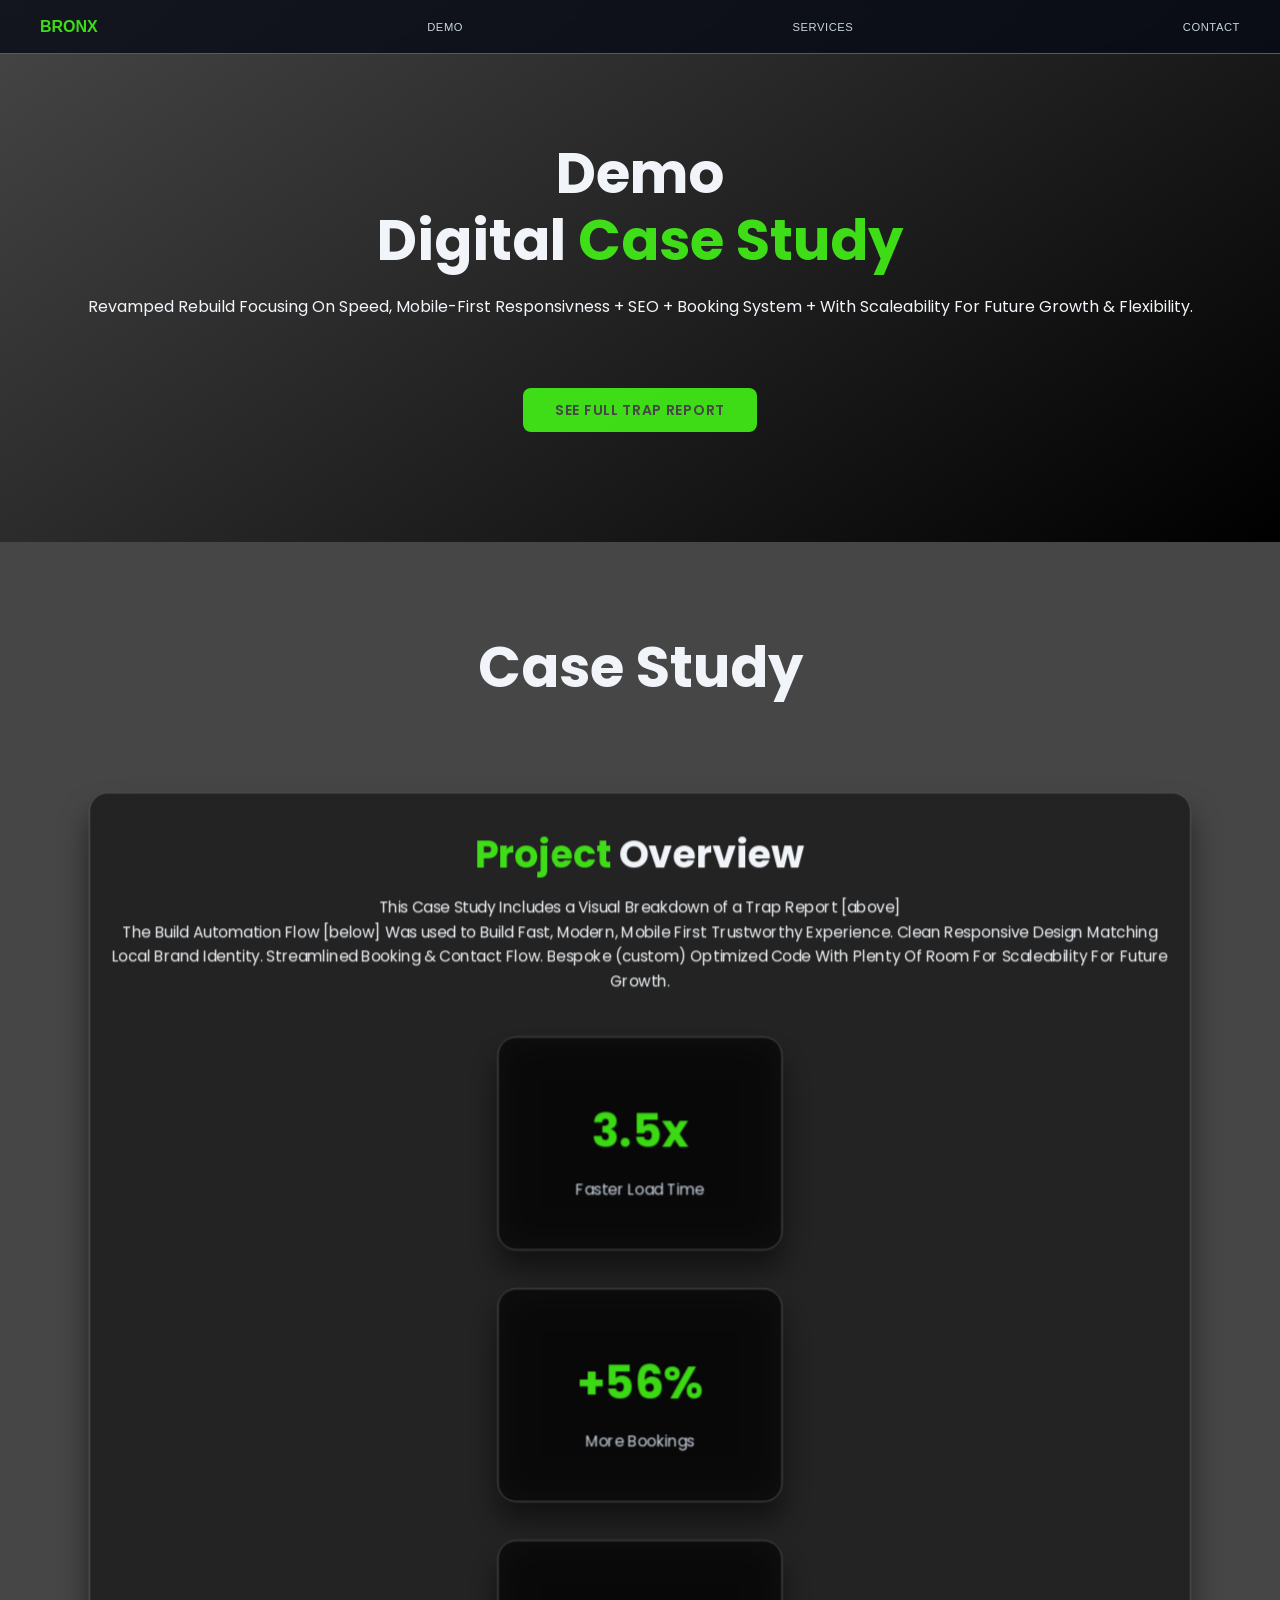
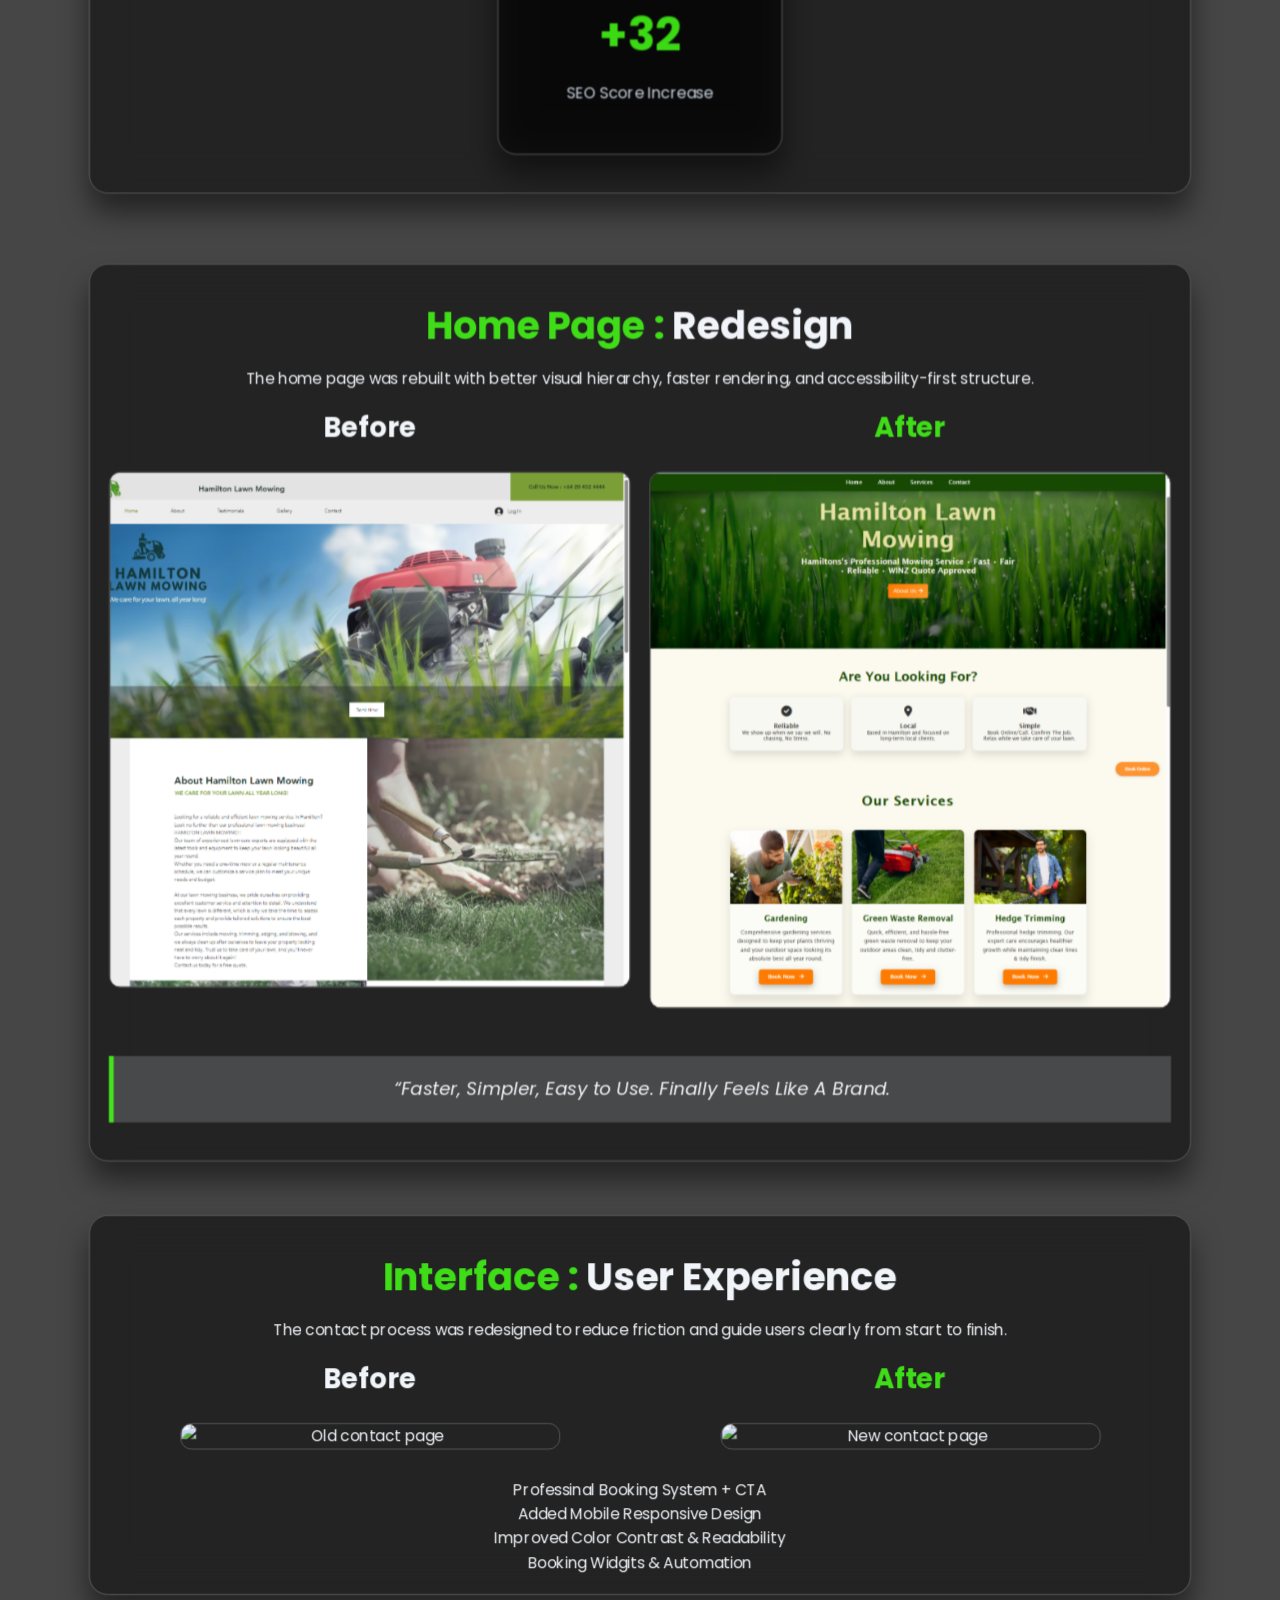
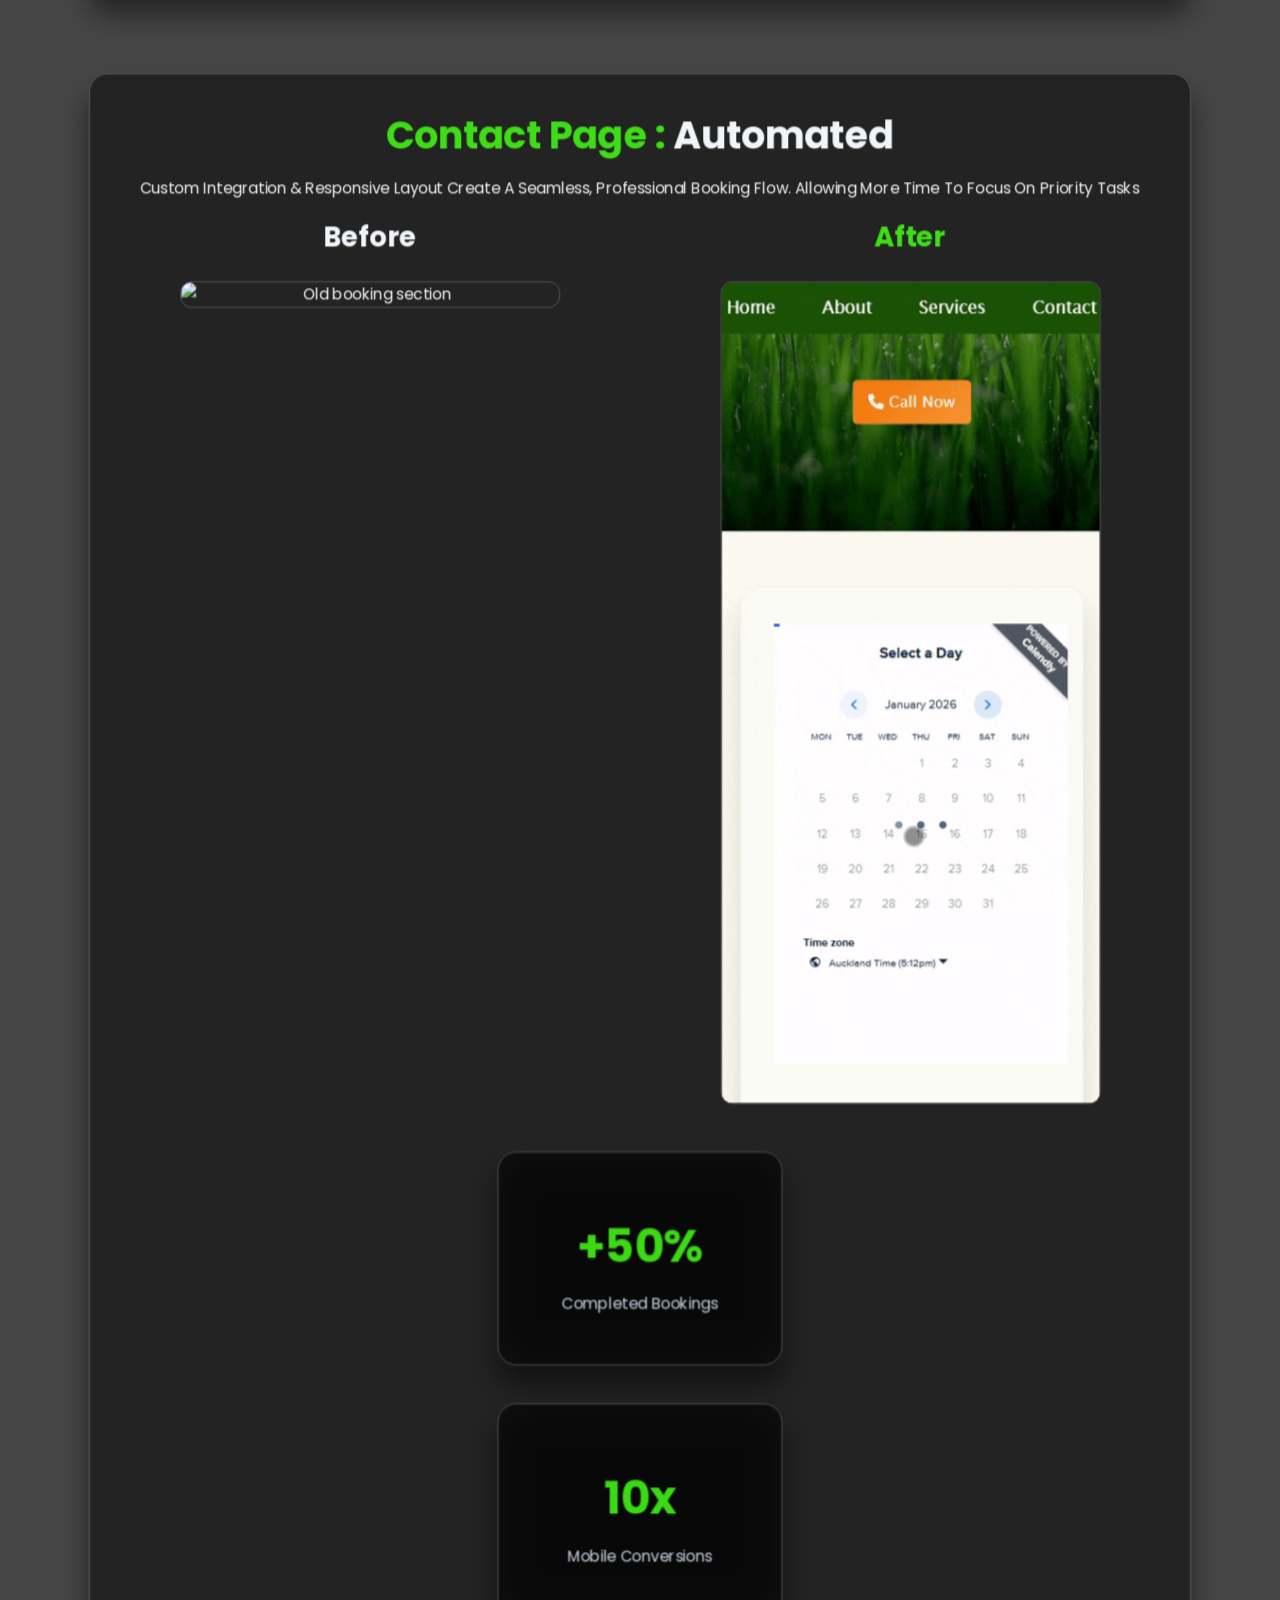
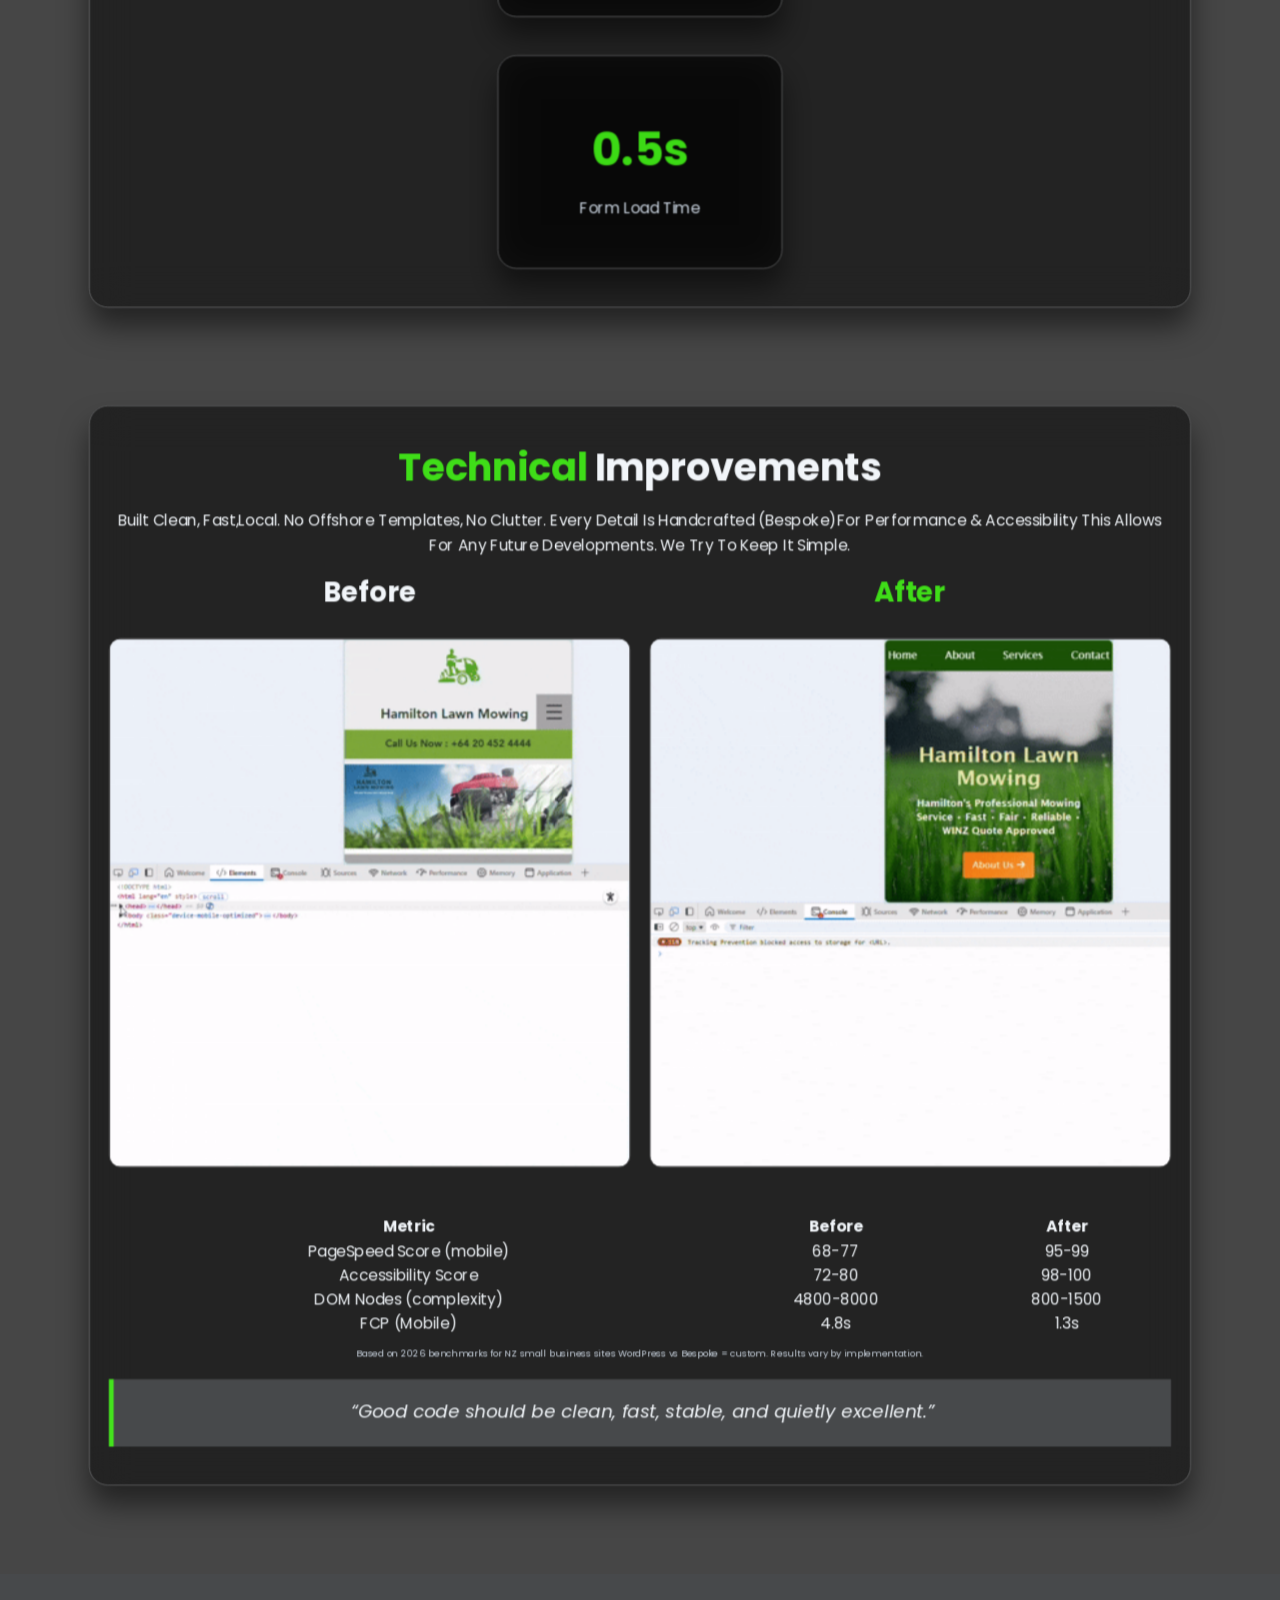
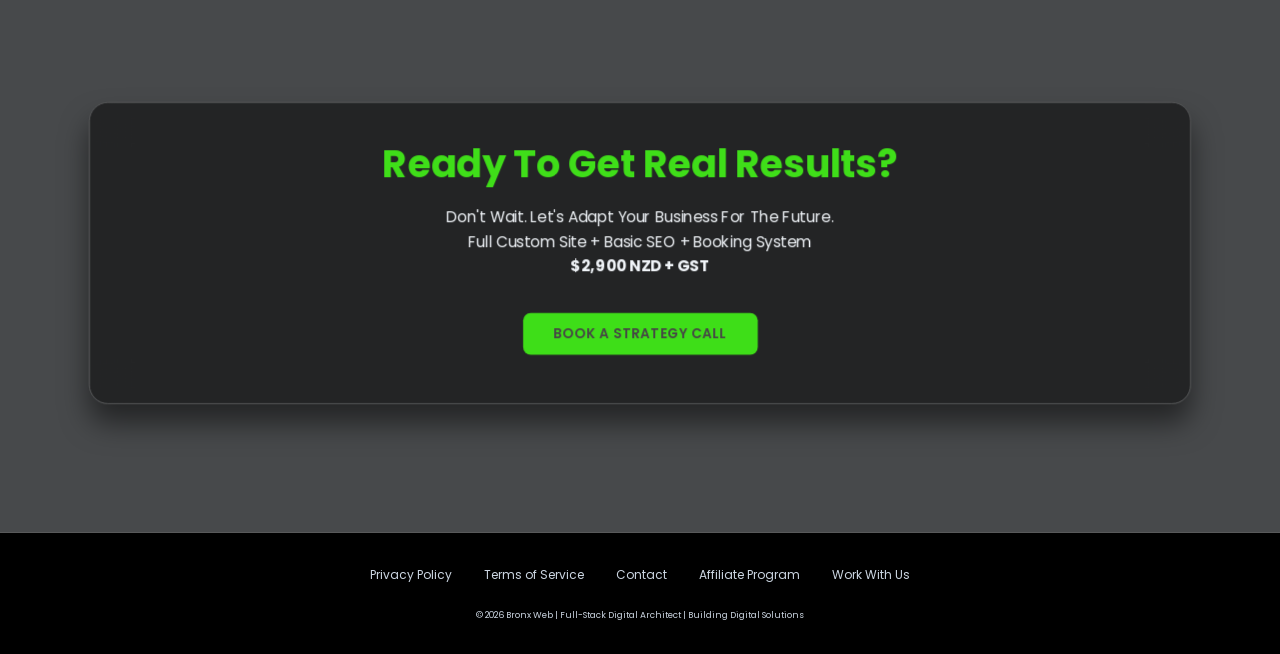
==== case-study.html @ 6bdbc4a8 "update website with tags google" ====
<!DOCTYPE html>
<html lang="en">

<head>
    <meta charset="UTF-8" />
    <meta name="viewport" content="width=device-width, initial-scale=1.0" />
    <title>Bronx. | Real Digital Case Study Demo</title>
    <meta name="description" content="Real Digital Solutions For NZ Tradies. More Jobs, More Reviews & Revenue. Local, Fast & Fair.">
    <meta property="og:title" content="Bronx | Building The Digital Edge for NZ Tradies">
    <meta property="og:description" content="More Jobs, More Reviews, More Revenue. Local, Fast & Fair.">
    <meta property="og:type" content="website">
    <meta property="og:url" content="https://bronxweb.nz">
    <meta property="og:image" content="https://bronxweb.nz/images/og-image.jpg"> <!-- add a nice 1200x630 image -->
    <link rel="stylesheet" href="styles.css">
    <link href="https://fonts.googleapis.com/css2?family=Poppins:wght@500;700&display=swap" rel="stylesheet">

    <script type="application/ld+json">
    {
      "@context": "https://schema.org",
      "@type": "Article",
      "headline": "Digital Solutions Case Study",
      "description": "Improved website speed, bookings, and SEO/AEO results with a modern responsive rebuild.",
      "author": {
        "@type": "Organization",
        "name": "Bronx Web NZ"
      },
      "publisher": {
        "@type": "Organization",
        "name": "Bronx Web NZ"
      },
      "mainEntityOfPage": "https://www.bronxweb.nz/case-study",
      "hasPart": {
        "@type": "CreativeWork",
        "name": "Project Infographic",
        "url": "https://www.bronxweb.nz/info-graph"
      }
    }
    </script>

</head>

<body>
    <!-- Navigation -->
    <nav class="navbar">
        <div class="nav-container">
            <button class="nav-logo" onclick="window.location.href='index.html'">BRONX</button>
            <button class="nav-link" onclick="window.location.href='case-study.html'">Demo</button>
            <button class="nav-link" onclick="window.location.href='services.html'">Services</button>
            <button class="nav-link" onclick="window.location.href='contact.html'">Contact</button>
        </div>
        </div>
    </nav>

    <!-- Header -->
    <header class="header">
        <div class="container">
            <h1 class="fade-in-up stagger-2">Demo <br> Digital <span style="color: var(--accent)">Case Study</span></h1>
            <p class="fade-in-up stagger-3">Revamped Rebuild Focusing On Speed, Mobile-First Responsivness + SEO + Booking System + With Scaleability For Future Growth & Flexibility.</p>
            <br class="fade-in-up stagger-1">
            <br class="fade-in-up stagger-1">
            <br class="fade-in-up stagger-1">
            <a href="info-graph.html" class="cta-header fade-in-up stagger-2">SEE FULL TRAP REPORT</a>
        </div>
            
    </header>
    <section class="case-studies">
        <div class="container" style="text-align: center;"><br><br>
            <h1 class="fade-in-up stagger-2">Case Study <br></h1><br>

            <!-- PAGE 1: OVERVIEW -->
            <div class="case-study">
                <h2 class="mobile-first"><span style="color: var(--accent)">Project </span>Overview</h2>
                <p class="mobile-first" style="text-align: center;">This Case Study Includes a Visual Breakdown of a Trap Report [above] <br>The Build Automation Flow [below] Was used to Build Fast, Modern, Mobile First Trustworthy Experience. Clean Responsive Design Matching Local Brand Identity. Streamlined Booking & Contact Flow. Bespoke (custom) Optimized Code With Plenty Of Room For Scaleability For Future Growth.</p>
                <br>
                
                <div class="stats grid-stats">
                    <div class="stat-card">
                        <h3>3.5x</h3>
                        <p>Faster Load Time</p>
                    </div>
                    <div class="stat-card">
                        <h3>+56%</h3>
                        <p>More Bookings</p>
                    </div>
                    <div class="stat-card">
                        <h3>+32</h3>
                        <p>SEO Score Increase</p>
                    </div>
                </div>
            </div>

            <!-- PAGE 2: HOME PAGE -->
            <div class="case-study">
                <h2 class="mobile-first"><span style="color: var(--accent)">Home Page :  </span>Redesign</h2>
                <p>The home page was rebuilt with better visual hierarchy, faster rendering, and accessibility-first structure.</p>

                <div class="before-after" style="display:grid;grid-template-columns:1fr 1fr;gap:20px;">
                    <div>
                        <h3>Before</h3>
                        <img src="case-study-1.png" alt="Old home page screenshot" class="chart">
                    </div>
                    <div>
                        <h3><span style="color: var(--accent)">After</span></h3>
                        <img src="case-study-2.png" alt="New home page screenshot" class="chart">
                    </div>
                </div>

                <blockquote class="testimonial">“Faster, Simpler, Easy to Use. Finally Feels Like A Brand.</blockquote>
            </div>

            <!-- PAGE 3: CONTACT PAGE -->
            <div class="case-study">
                <h2 class="mobile-first"><span style="color: var(--accent)">Interface :  </span>User Experience</h2>
                <p>The contact process was redesigned to reduce friction and guide users clearly from start to finish.</p>

                <div class="before-after" style="display:grid;grid-template-columns:1fr 1fr;gap:20px;">
                    <div>
                        <h3>Before</h3>
                        <img src="demo-video-before-1.gif" alt="Old contact page" class="chart" style="width: 400px; max-width: 100%;">
                  
                    </div>
                    <div>
                        <h3><span style="color: var(--accent)">After</span></h3>
                        <img src="demo-video-after-2.gif" alt="New contact page" class="chart" style="width: 400px; max-width: 100%;">
                    </div>
                </div>

                <ul style="list-style-type: none; padding: 0; margin: 0;">
                    <li>Professinal Booking System + CTA</li>
                    <li>Added Mobile Responsive Design</li>
                    <li>Improved Color Contrast & Readability</li>
                    <li>Booking Widgits & Automation</li>
                </ul>
            </div>

            <!-- PAGE 4: BOOKING PAGE -->
            <div class="case-study">
                <h2 class="mobile-first"><span style="color: var(--accent)">Contact Page :  </span>Automated</h2>
                <p>Custom Integration & Responsive Layout Create A Seamless, Professional Booking Flow. Allowing More Time To Focus On Priority Tasks</p>

                <div class="before-after" style="display:grid;grid-template-columns:1fr 1fr;gap:20px;">
                    <div>
                        <h3>Before</h3>
                        <img src="demo-video-before-1.gif" alt="Old booking section" class="chart"style="width: 400px; max-width: 100%;">
                    </div>
                    <div>
                        <h3><span style="color: var(--accent)">After</span></h3>
                        <img src="demo-video-after-booking.gif" alt="New booking section" class="chart"style="width: 400px; max-width: 100%;">
                    </div>
                </div>


                <div class="stats grid-stats">
                    <div class="stat-card">
                        <h3>+50%</h3>
                        <p>Completed Bookings</p>
                    </div>
                    <div class="stat-card">
                        <h3>10x</h3>
                        <p>Mobile Conversions</p>
                    </div>
                    <div class="stat-card">
                        <h3>0.5s</h3>
                        <p>Form Load Time</p>
                    </div>
                </div>
            </div>

            <!-- PAGE 5: TECHNICAL -->
            <div class="case-study">
                <h2 class="mobile-first"><span style="color: var(--accent)">Technical </span>Improvements</h2>
                <p>Built Clean, Fast,Local. No Offshore Templates, No Clutter. Every Detail Is Handcrafted (Bespoke)For Performance & Accessibility This Allows For Any Future Developments. We Try To Keep It Simple.</p>

                <div class="before-after" style="display:grid;grid-template-columns:1fr 1fr;gap:20px;">
                    <div>
                        <h3>Before</h3>
                        <img src="demo-video-before-3.gif" alt="Old code structure" class="chart">
                    </div>
                    <div>
                        <h3><span style="color: var(--accent)">After</span></h3>
                        <img src="demo-video-after-3.gif" alt="Clean modular code" class="chart">
                    </div>
                </div>

                <table style="width:100%;margin-top:20px;border-collapse:collapse;text-align:center;">
                    <thead>
                        <tr>
                            <th>Metric</th>
                            <th>Before</th>
                            <th>After</th>
                        </tr>
                    </thead>
                    <tbody>
                        <tr>
                            <td>PageSpeed Score (mobile)</td>
                            <td>68-77</td>
                            <td>95-99</td>
                        </tr>
                        <tr>
                            <td>Accessibility Score</td>
                            <td>72-80</td>
                            <td>98-100</td>
                        </tr>
                        <tr>
                            <td>DOM Nodes (complexity)</td>
                            <td>4800-8000</td>
                            <td>800-1500</td>
                        </tr>
                        <tr>
                            <td>FCP (Mobile)</td>
                            <td>4.8s</td>
                            <td>1.3s</td>
                        </tr>
                    </tbody>
                </table>
                <p style="font-size:0.6rem; color:#cbd5e1; text-align:center; margin-top:10px;">
                    Based on 2026 benchmarks for NZ small business sites WordPress vs Bespoke = custom. Results vary by implementation.
                </p>

                <blockquote class="testimonial">
                    “Good code should be clean, fast, stable, and quietly excellent.”
                </blockquote>
            </div>

        </div>
    </section>

    <!-- CTA Footer -->
    <section class="cta-footer">
        <div class="container">
            <div class="case-study">
                <h2 style="color: var(--accent)">Ready To Get Real Results?</h2>
                Don't Wait. Let's Adapt Your Business For The Future.<br>
                <p>Full Custom Site + Basic SEO + Booking System<br><strong>$2,900 NZD + GST</strong></p>
                <br>
                <div class="container">
                    <a href="contact.html" class="cta-big">BOOK A STRATEGY CALL</a>
                </div>
                <div style="padding-bottom: 20px;"></div>
            </div>
        </div>
    </section>

    <!-- Facebook Like + Share container – customize data-href to YOUR Facebook PAGE URL
    <div class="social-buttons">
        <!-Like Button -->
        <!-- <div class="fb-like" data-href="https://www.facebook.com/profile.php?id=61586053282024"
            data-width=""
            data-layout="button_count"
            data-action="like"
            data-size="large"
            data-share="true">
        </div>
    </div> -->

    <!-- Google Review Button -->
    <!-- <div class="google-review-btn-wrapper">
        <a href="https://g.page/r/Cef4KldmN4-gEAI/review"
            target="_blank"
            rel="noopener noreferrer"
            class="google-review-btn">
            <span class="stars">★★★★★</span> Leave a Google Review
        </a>
    </div>  -->

    <!-- FOOTER -->
    <footer class="footer">
        <div class="section-container">
            <div class="footer-links">
                <a href="privacy-policy.html">Privacy Policy</a>
                <a href="terms-of-service.html">Terms of Service</a>
                <a href="contact.html">Contact</a>
                <a href="#">Affiliate Program</a>
                <a href="#">Work With Us</a>
            </div>
            <p class="footer-text">© 2026 Bronx Web | Full-Stack Digital Architect | Building Digital Solutions</p>
        </div>
    </footer>

    <!-- Google tag (gtag.js) -->
    <script async src="https://www.googletagmanager.com/gtag/js?id=G-KDW4HYDSGL"></script>
    <script>
        window.dataLayer = window.dataLayer || [];
        function gtag() { dataLayer.push(arguments); }
        gtag('js', new Date());

        gtag('config', 'G-KDW4HYDSGL');
    </script>
    
    
    </body>
    
    </html>
---- styles.css ----
/* ==================== VARIABLES & RESET ==================== */
:root {
    --bg-dark: #464646;
    --bg-lighter: #000000;
    --surface: #2d2e30;
    --surface-alt: #47494b;
    --text: #f1f5f9;
    --text-secondary: #cbd5e1;
    --accent: #44fc17dc;
    --accent-dark: #727a70;
    --border: #58595a;
}

* {
    margin: 0;
    padding: 0;
    box-sizing: border-box;
}

body {
    background-color: var(--bg-dark);
    color: var(--text);
    font-family: 'Poppins', sans-serif;
    line-height: 1.6;
    margin: 0;
}

.container {
    max-width: 1200px;
    margin: 0 auto;
    padding: 20px;
}

/* ==================== TYPOGRAPHY ==================== */
h1, h2, h3 {
    margin: 20px 0;
    text-align: center;
    font-weight: 700;
    line-height: 1.2;
}

h1 { font-size: 3.5rem; }
h2 { font-size: 2.5rem; }
h3 { font-size: 1.8rem; }

/* ==================== NAVIGATION ==================== */
.navbar {
    position: fixed;
    top: 0;
    width: 100%;
    backdrop-filter: blur(6px);
    background-color: rgba(7, 11, 20, 0.8);
    border-bottom: 1px solid var(--border);
    z-index: 1000;
    padding: 0 2rem;
}

.nav-container {
    max-width: 1200px;
    margin: 0 auto;
    display: flex;
    justify-content: space-between;
    align-items: center;
    height: 53px;
}

.nav-logo {
    font-size: 1.0rem;
    font-weight: 700;
    color: var(--accent);
    background: none;
    border: none;
    cursor: pointer;
    transition: opacity 0.3s ease;
}

.nav-logo:hover {
    opacity: 0.8;
}

.nav-menu {
    display: flex;
    gap: 2rem;
}

.nav-link {
    background: none;
    border: none;
    color: var(--text-secondary);
    font-size: 0.70rem;
    font-weight: 500;
    text-transform: uppercase;
    letter-spacing: 0.05em;
    cursor: pointer;
    transition: color 0.3s ease;
}

.nav-link:hover {
    color: var(--accent);
}

/* ==================== HEADER & CTA ==================== */
.header {
    background: var(--bg-lighter);
    background: linear-gradient(145deg, var(--bg-dark) 0%, var(--bg-lighter) 100%);
    color: var(--text);
    padding: 100px 0;
    text-align: center;
}

.cta-header,
.cta-big {
    background-color: var(--accent);
    color: var(--bg-dark);
    padding: 0.75rem 2rem;
    border: none;
    border-radius: 0.5rem;
    font-weight: 600;
    letter-spacing: 0.05em;
    font-size: 0.875rem;
    cursor: pointer;
    transition: all 0.3s ease;
    position: relative;
    overflow: hidden;
    text-decoration: none;
}

.cta-header:hover,
.cta-big:hover {
    background: var(--accent-dark);
    transform: translateY(-2px);
    box-shadow: 0 10px 25px rgba(23, 237, 252, 0.3);
}

/* ==================================== STAT CARDS  ==================================== */
.stats {
    display: flex;
    flex-direction: column;
    align-items: center;
    text-align: center;
}

.stats .grid-stats {
    display: grid;
    gap: 30px;
    grid-template-columns: repeat(3, 1fr);
    margin: 60px 0px;
    text-align: center;
    place-items: center;
}

.stat-card {
    background: rgba(0, 0, 0, 0.226);
    backdrop-filter: blur(20px);
    background-color: rgba(0,0,0,0.5);
    border: 1px solid var(--border);
    border-radius: 20px;
    box-shadow: 0 20px 30px rgba(0, 0, 0, 0.5);
    width: 100%;
    max-width: 300px;
    padding: 50px;
    transition: all 0.3s ease;
    position: relative;
    margin: 20px;
}

.stat-card.service-card {
    display: flex;
    flex-direction: column;
    align-items: center;
    margin: 20px auto;
    max-width: 600px;
    text-align: center;
}


.stat-card::after {
    content: '';
    position: absolute;
    bottom: 0;
    left: 0;
    width: 100%;
    height: 3px;
    background: var(--accent);
    transform: scaleX(0);
    transform-origin: left;
    transition: transform 0.2s ease;
    border-radius: 0 0 0.75rem 0.75rem;
}

.stat-card:hover {
    transform: translateY(-10px);
    box-shadow: 0 30px 60px rgba(0, 0, 0, 0.5);
}

.stat-card:hover::after {
    transform: scaleX(1);
}

.stat-card h3 {
    color: var(--accent);
    font-size: 3rem;
}

.stat-card p {
    color: var(--text-secondary);
}

/* ==================== CASE STUDIES ==================== */
.case-studies {
    /* background: var(--bg-lighter); Testing to see what it looks likeon index page */
    padding: 0 0 20px 0;
}

.case-study {
    background: rgba(0, 0, 0, 0.226);
    backdrop-filter: blur(20px);
    background-color: rgba(0, 0, 0, 0.5);
    box-shadow: 0 20px 30px rgba(0, 0, 0, 0.5);
    border: 1px solid var(--border);
    border-radius: 20px;
    margin: 20px 0;
    padding: 20px;
    transform: scale(0.95);
    transition: transform 0.3s ease;
}

.case-study:hover {
    transform: scale(1);
}

/* ==================== TESTIMONIAL & CHART ==================== */
.testimonial {
    background: var(--surface-alt);
    border-left: 5px solid var(--accent);
    font-size: 1.2rem;
    font-style: italic;
    margin: 20px 0;
    padding: 20px 10px;
    color: var(--text);
}

.chart {
    border-radius: 12px;
    display: block;
    margin: 30px auto;
    max-width: 600px;
    width: 100%;
    border: 1px solid var(--border);
}


/* ==================== CONTACT FORM ==================== */
.contact-card {
    background-color: var(--surface);
    border: 1px solid var(--border);
    border-radius: 0.75rem;
    padding: 1rem;
    margin-bottom: 1rem;
    box-shadow: 0 20px 30px rgba(13, 217, 255, 0.05);
    transition: all 0.3s ease;
    max-width: 500px;
    width: 100%;
}

@media (max-width: 768px) {
    .contact-card {
        width: 90%;
        max-width: 368px;
        margin: 1rem auto;
    }
}

.contact-card:hover {
    border-color: var(--accent);
    box-shadow: 0 0 30px rgba(13, 217, 255, 0.15);
}

.contact-form {
    display: grid;
    grid-template-columns: 1fr;
    gap: 1.5rem;
}

.form-group {
    display: flex;
    flex-direction: column;
}

.form-group label {
    font-size: 0.875rem;
    font-weight: 600;
    text-transform: uppercase;
    letter-spacing: 0.05em;
    margin-bottom: 0.5rem;
    color: var(--text);
}

.form-group input,
.form-group textarea,
.form-group select {
    background-color: var(--surface-alt);
    border: 1px solid var(--border);
    color: var(--text);
    padding: 0.75rem 1rem;
    border-radius: 0.5rem;
    font-family: inherit;
    font-size: 0.85rem;
    transition: all 0.3s ease;
}

.form-group input::placeholder,
.form-group textarea::placeholder {
    color: var(--text-secondary);
}

.form-group input:focus,
.form-group textarea:focus,
.form-group select:focus {
    outline: none;
    border-color: var(--accent);
    background-color: var(--bg-lighter);
    box-shadow: 0 0 20px rgba(13, 217, 255, 0.1);
}

.form-group select {
    cursor: pointer;
}

.form-note {
    text-align: center;
    font-size: 0.45rem;
    color: var(--text-secondary);
    margin: 0;
}

.contact-info {
    display: grid;
    grid-template-columns: repeat(auto-fit, minmax(150px, 1fr));
    gap: 2rem;
    text-align: center;
}

.info-item {
    padding: 1.5rem;
}

.info-value {
    font-size: 2rem;
    font-weight: 700;
    color: var(--accent);
    margin-bottom: 0.5rem;
}

.info-item p {
    font-size: 0.875rem;
    color: var(--text-secondary);
    margin: 0;
}


/* ==================== FOOTER LINKS & TEXT ==================== */
.footer {
    background: black;
    border-top: 1px solid var(--border);
    padding: 2rem 2rem;
}

.footer-links {
    display: flex;
    justify-content: center;
    gap: 2rem;
    margin-bottom: 1.5rem;
    flex-wrap: wrap;
}

.footer-links a {
    font-size: 0.75rem;
    color: var(--text-secondary);
    text-decoration: none;
    transition: color 0.3s ease;
}

.footer-links a:hover {
    color: var(--accent);
}

.footer-text {
    font-size: 0.55rem;
    color: var(--text-secondary);
    margin: 0;
    text-align: center;
}

/* ==================== CTA FOOTER ==================== */
.cta-footer {
    background: var(--surface-alt);
    color: var(--text);
    padding: 80px 0;
    text-align: center;
}

/* ==================== RESPONSIVE ==================== */
/* General mobile tweaks */
@media (max-width: 768px) {
    .container {
        padding: 1rem; /* reduce from 20px */
    }

    .services-container {
        display: flex;
        flex-direction: column; /* force vertical stack */
        align-items: center;
        gap: 2rem; /* nice breathing room between cards */
    }

    .stat-card.service-card {
        width: 90%; /* full width on mobile */
        max-width: 380px; /* cap it so it doesn't stretch too wide on larger phones */
        padding: 1.5rem; /* was 50px → much less internal space */
        margin: 0.5rem 0; /* reduce external spacing */
    }

    .stat-card.service-card .service-card-body p {
        margin: 0.6rem 0; /* tighter line spacing inside */
        font-size: 0.95rem;
    }

    .stat-card.service-card h4 {
        font-size: 1.3rem; /* price tag not giant */
    }

    .cta-big {
        font-size: 0.9rem;
        padding: 0.8rem 1.5rem; /* smaller button */
        width: 100%; /* full-width button = easier tap on mobile */
    }
    .before-after {
        grid-template-columns: 1fr;
    }

    h1 { font-size: 2.5rem; }
    h2 { font-size: 2rem; }
   

    .testimonial {
    background: var(--surface-alt);
    border-left: 5px solid var(--accent);
    font-size: 0.8rem;
    }
}

/* Tablet / small desktop - side-by-side cards if space */
@media (min-width: 769px) {
    .services-container {
        flex-direction: row;
        justify-content: center;
        flex-wrap: wrap;
        gap: 2rem;
    }

    .stat-card.service-card {
        flex: 1;
        max-width: 380px; /* keeps them balanced */
        min-width: 320px;
    }
}
    


/* ============================= ANIMATIONS ========================== */
.fade-in-up {
    animation: fadeInUp 0.8s ease-out forwards;
    opacity: 0;
}

@keyframes fadeInUp {
    from {
        opacity: 0;
        transform: translateY(30px);
    }
    to {
        opacity: 1;
        transform: translateY(0);
    }
}

.stagger-1 {
    animation-delay: 0.1s;
}

.stagger-2 {
    animation-delay: 0.2s;
}

.stagger-3 {
    animation-delay: 0.3s;
}

/* Calendly Card - Floating Holographic */
.calendly-card-holo {
  background: rgba(21, 21, 22, 0.7);
  backdrop-filter: blur(10px);
  -webkit-backdrop-filter: blur(10px);
  border: 1px solid rgba(192, 192, 192, 0.4);
  border-radius: 16px;
  overflow: hidden;
  margin: 50px auto;
  max-width: 100%;
  box-shadow: 0 20px 30px rgba(5, 5, 5, 0.05);
  transform: translateY(0);
  transition: transform 0.4s ease;
}

.calendly-card-holo:hover {
  transform: translateY(-8px);
}

.calendly-card-holo .calendly-inline-widget {
  border-radius: 14px;
}

/* Mobile */
@media (max-width: 768px) {
  .calendly-card-holo {
    margin: 51px 23px;
  }
}
/* ==================================    NOT IN USE =============================================== */
/* Social & Review Buttons */
.social-buttons,
.google-review-btn-wrapper {
  text-align: center;
  margin: 20px 0;
  padding: 10px;
}

.google-review-btn {
  display: inline-flex;
  align-items: center;
  gap: 10px;
  background-color: #04AA6D;          /* your green */
  color: white;
  font-weight: bold;
  font-size: 1.1em;
  padding: 12px 28px;
  border-radius: 8px;
  text-decoration: none;
  transition: all 0.3s ease;
  box-shadow: 0 4px 12px rgba(0, 0, 0, 0.3);
}

.google-review-btn:hover {
  background-color: #037a42;          /* darker hover */
  transform: translateY(-2px);
  box-shadow: 0 6px 16px rgba(4, 170, 109, 0.4);
}

.google-review-btn .stars {
  font-size: 1.4em;
  color: #FFD700;                     /* gold stars */
  letter-spacing: 2px;
}

/* Optional: Make FB button container nicer */
.fb-like {
  margin: 0 10px;

}

/* ================================ NOT IN USE ================================================ */


/* =============================== FLOW CHART ON SERVIES PAGE ================================== */

/* Container for steps */
.how-it-works-steps {
  display: flex;
  flex-direction: column;
  position: relative;
  margin: 40px 0;
}

/* Connecting green line */
.how-it-works-steps::before {
  content: '';
  position: absolute;
  left: 50%;
  transform: translateX(-50%);
  top: 0;
  bottom: 0;
  width: 6px;
  background: var(--accent); /* your green accent */
  border-radius: 3px;
  opacity: 0.5;
  z-index: 1;
}

/* Step cards */
.step-card {
  position: relative;
  background: rgba(0, 0, 0, 0.918);
  backdrop-filter: blur(15px);
  border: 1px solid var(--border);
  border-radius: 20px;
  box-shadow: 0 20px 30px rgba(0,0,0,0.5);
  margin: 40px auto;
  max-width: 600px;
  padding: 40px 30px 30px 30px;
  display: flex;
  flex-direction: column;
  align-items: center;
  z-index: 2; /* above the line */
  text-align: center;
  transition: transform 0.3s ease;
}

.step-card:hover {
  transform: translateY(-10px);
}

/* Step number */
.step-card .step-number {
  font-size: 4rem; /* big number */
  font-weight: 800;
  color: var(--accent);
  background: var(--surface-alt);
  width: 80px;
  height: 80px;
  border-radius: 50%;
  display: flex;
  justify-content: center;
  align-items: center;
  margin-bottom: 20px;
  box-shadow: 0 4px 12px rgba(0,0,0,0.3);
  z-index: 2;
}

/* Step text */
.step-card .step-text p {
  margin: 0;
  font-size: 1rem;
  color: var(--text-secondary);
  line-height: 1.5;
}

/* Mobile adjustments */
@media (max-width: 768px) {
  .how-it-works-steps::before {
    
    transform: none;
    width: 4px;
  }
  
  .step-card {
    max-width: 90%;
    padding: 30px 20px 20px 20px;
  }

  .step-card .step-number {
    font-size: 3rem;
    width: 60px;
    height: 60px;
  }
}
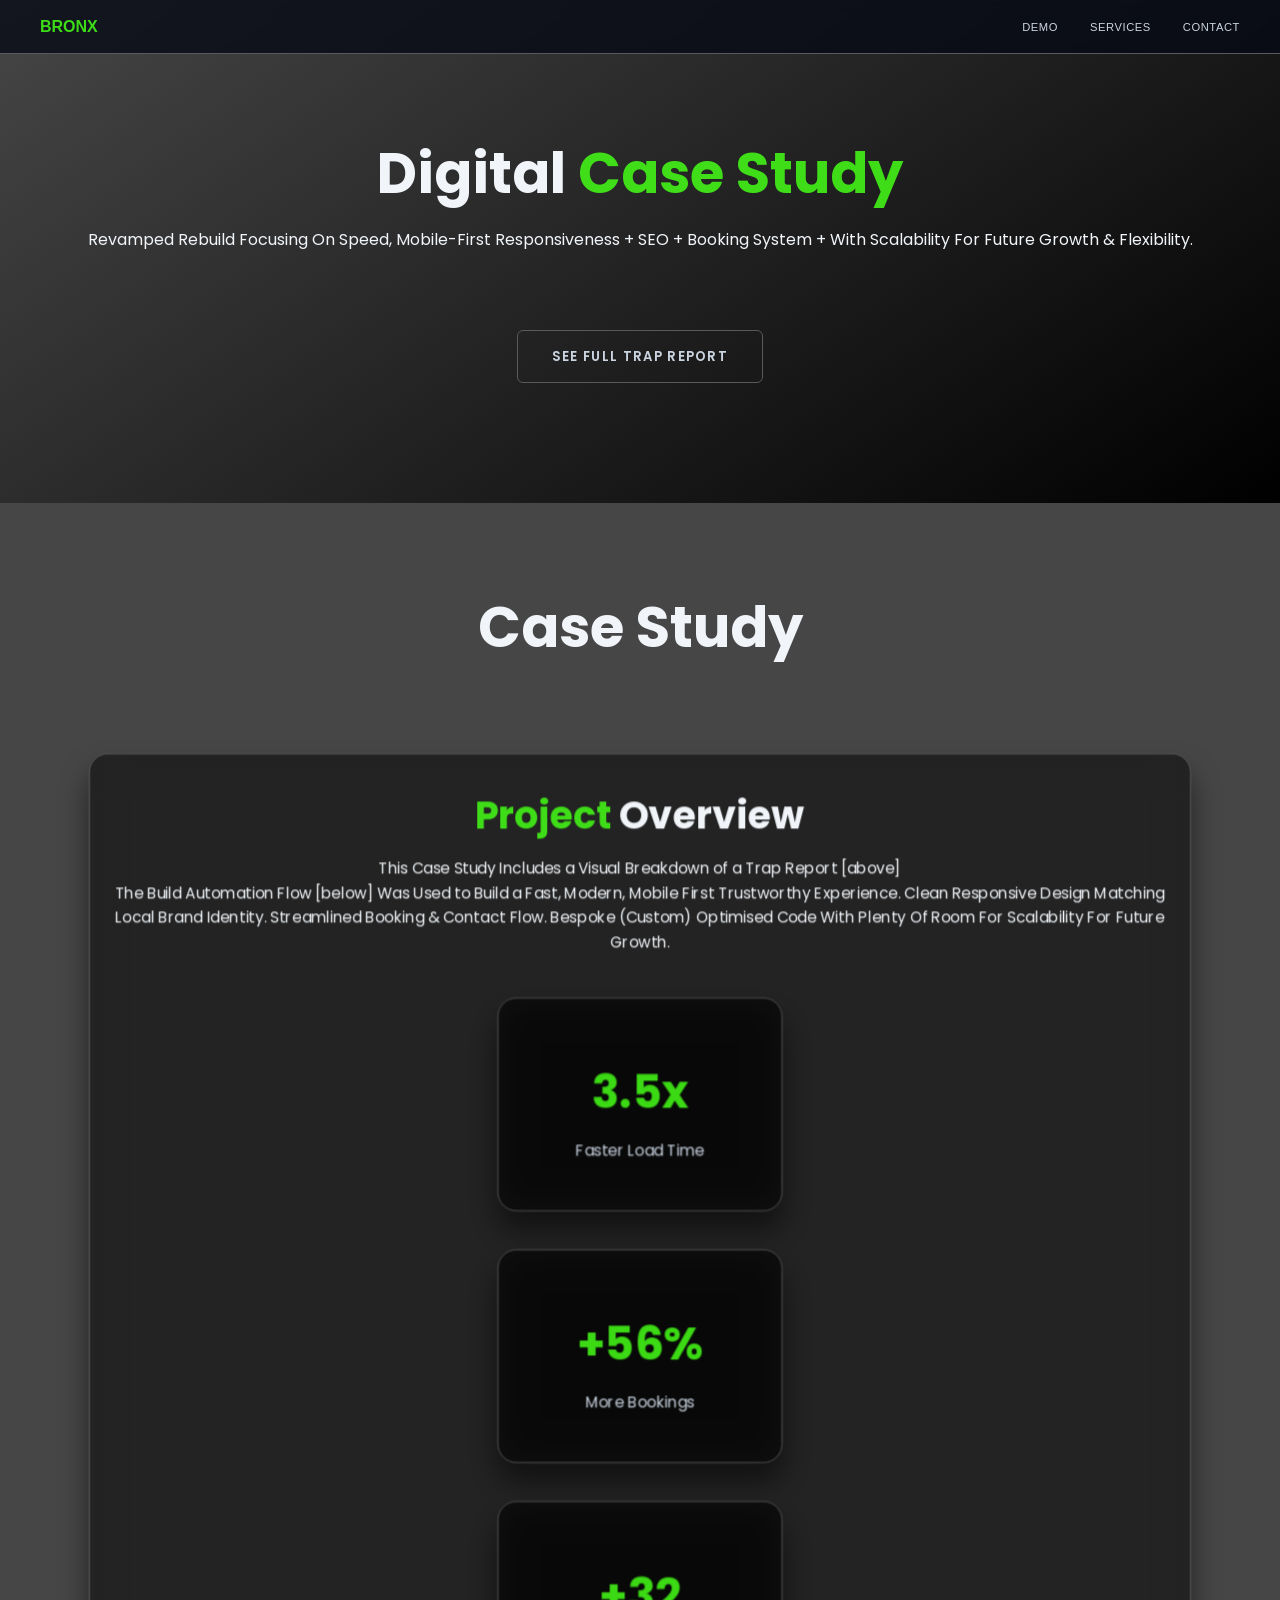
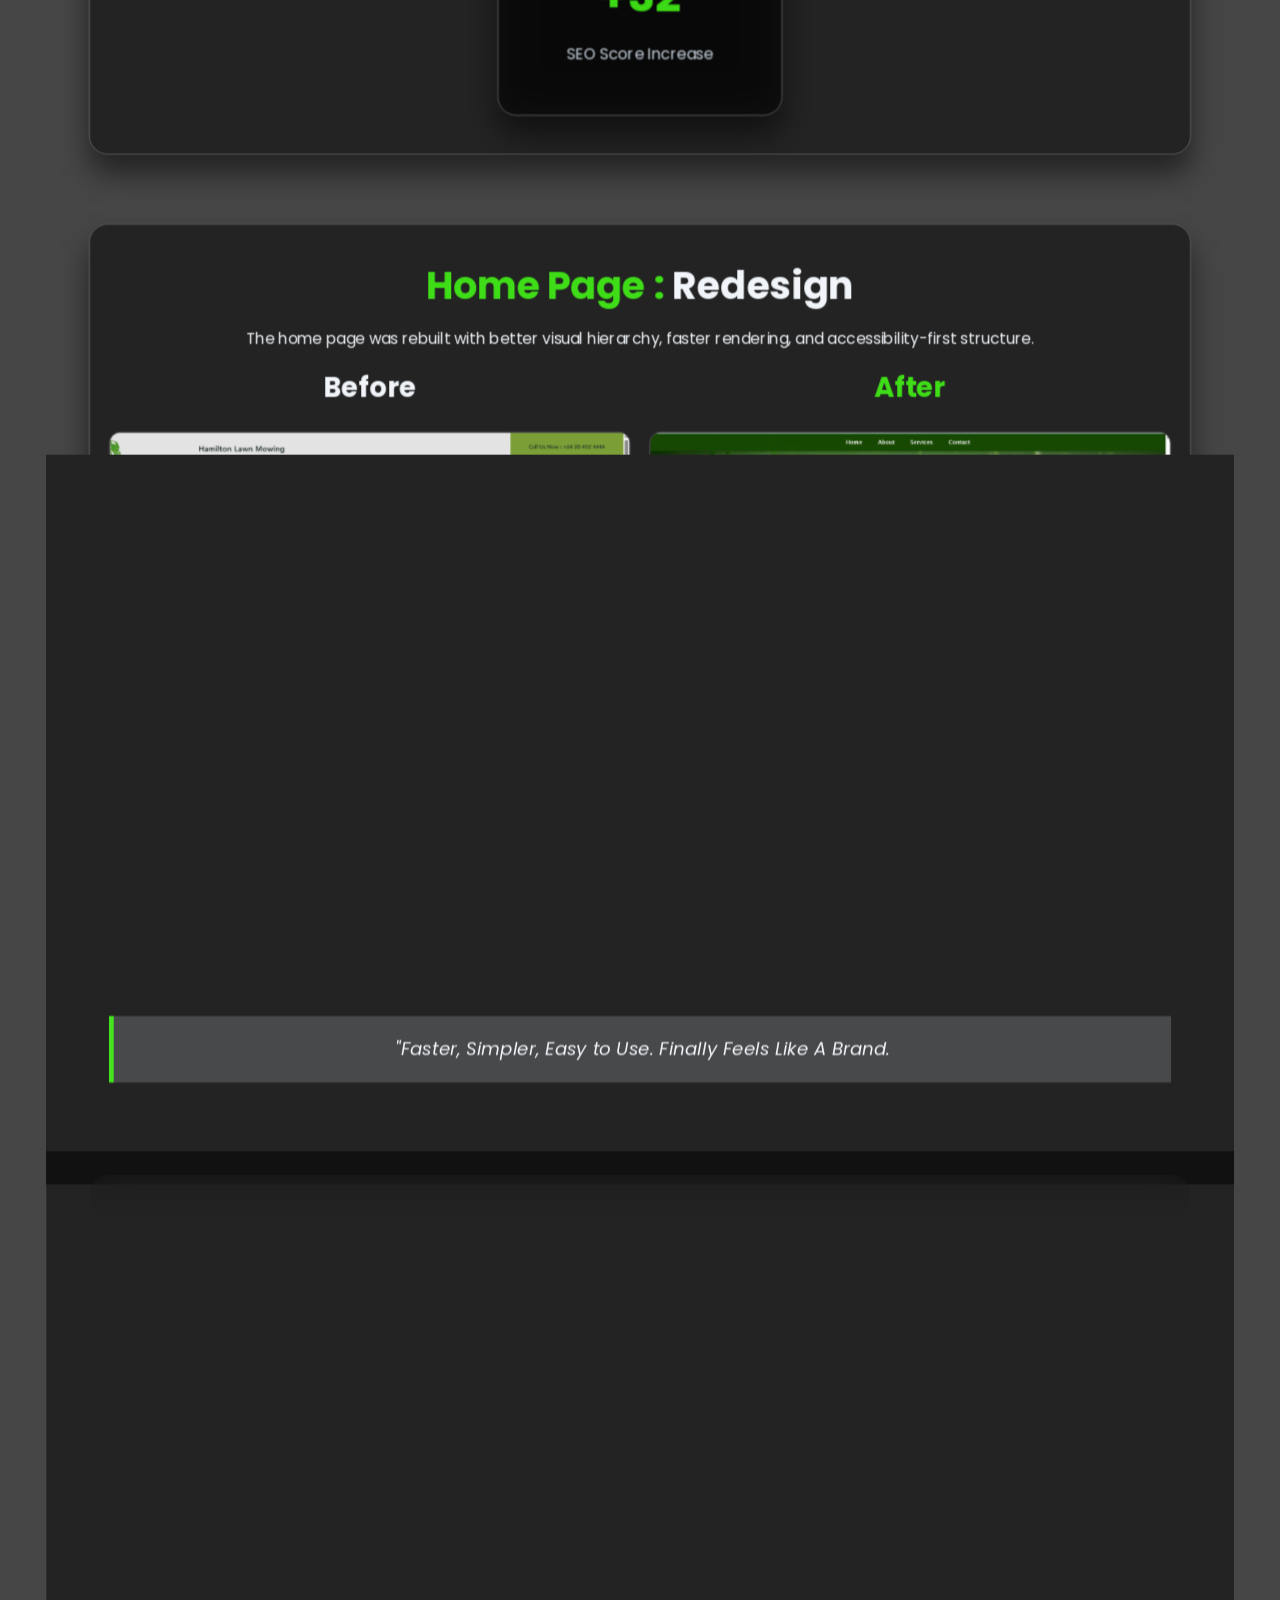
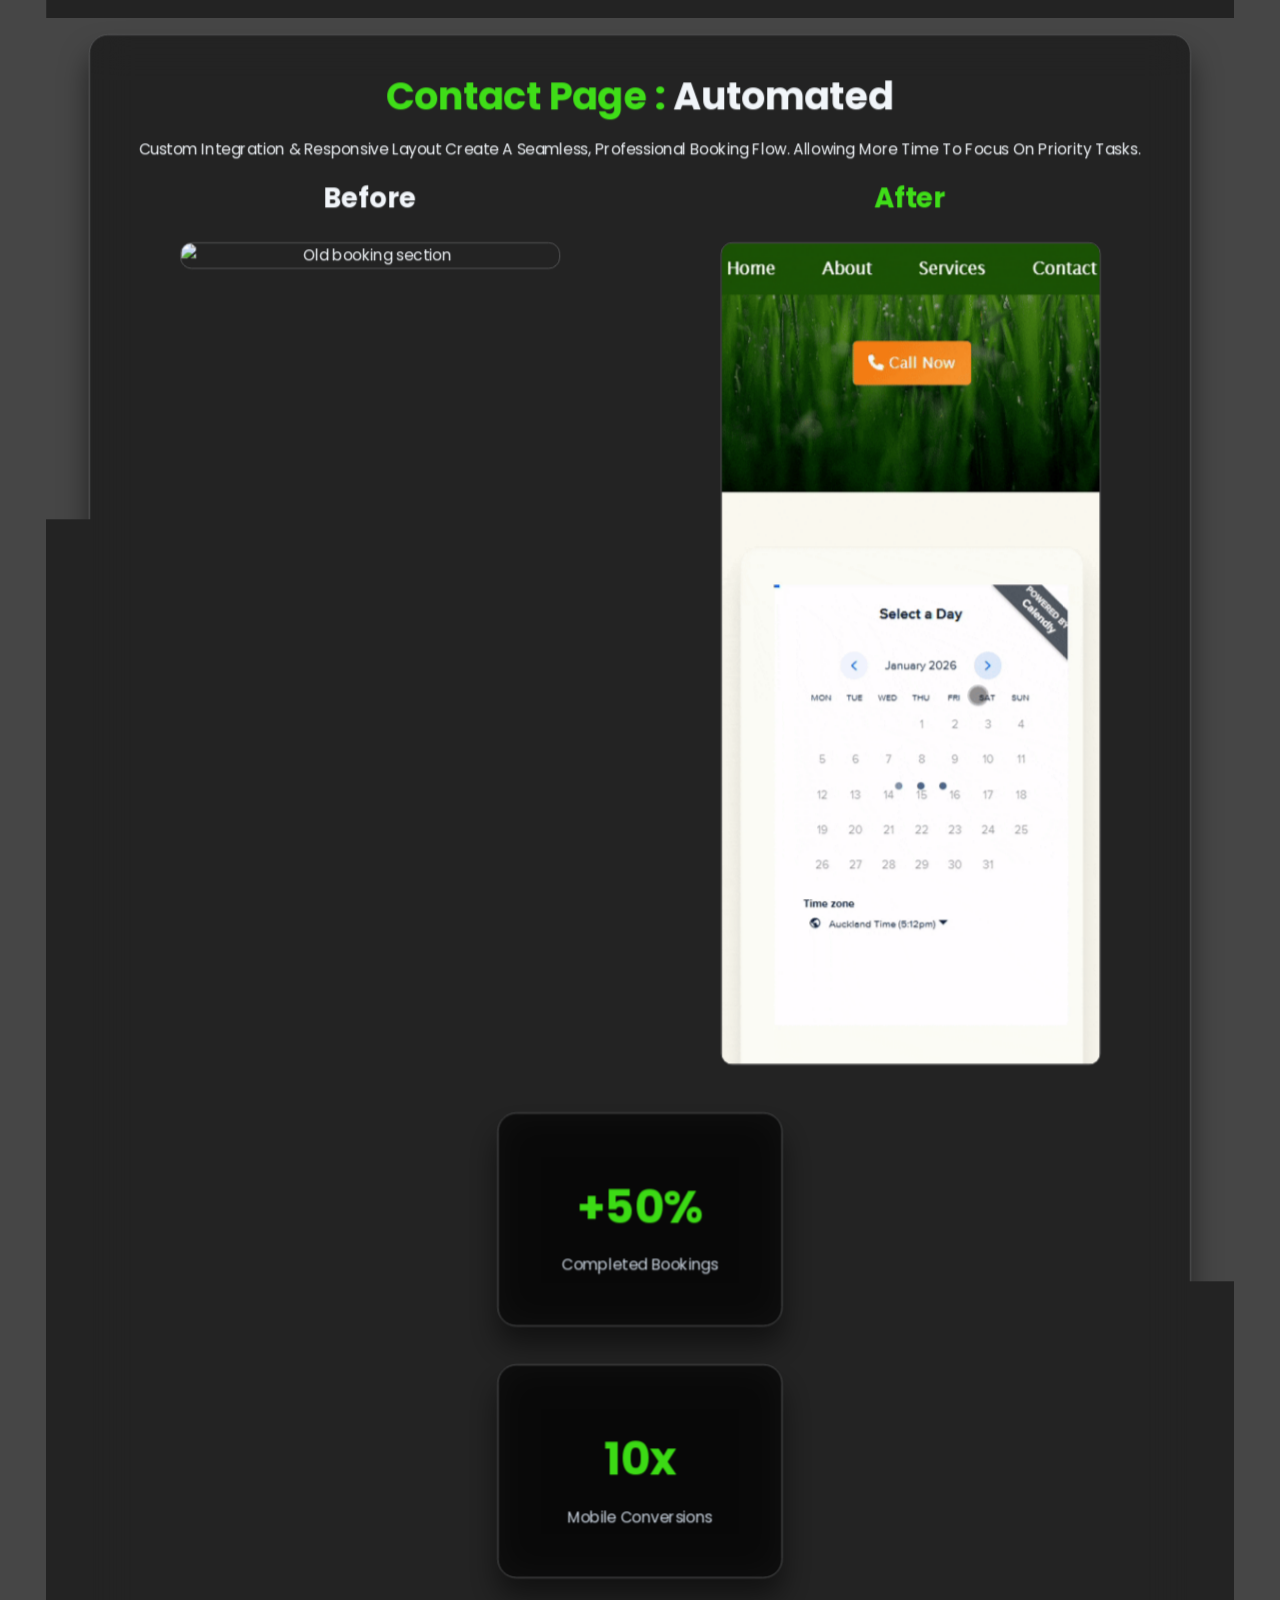
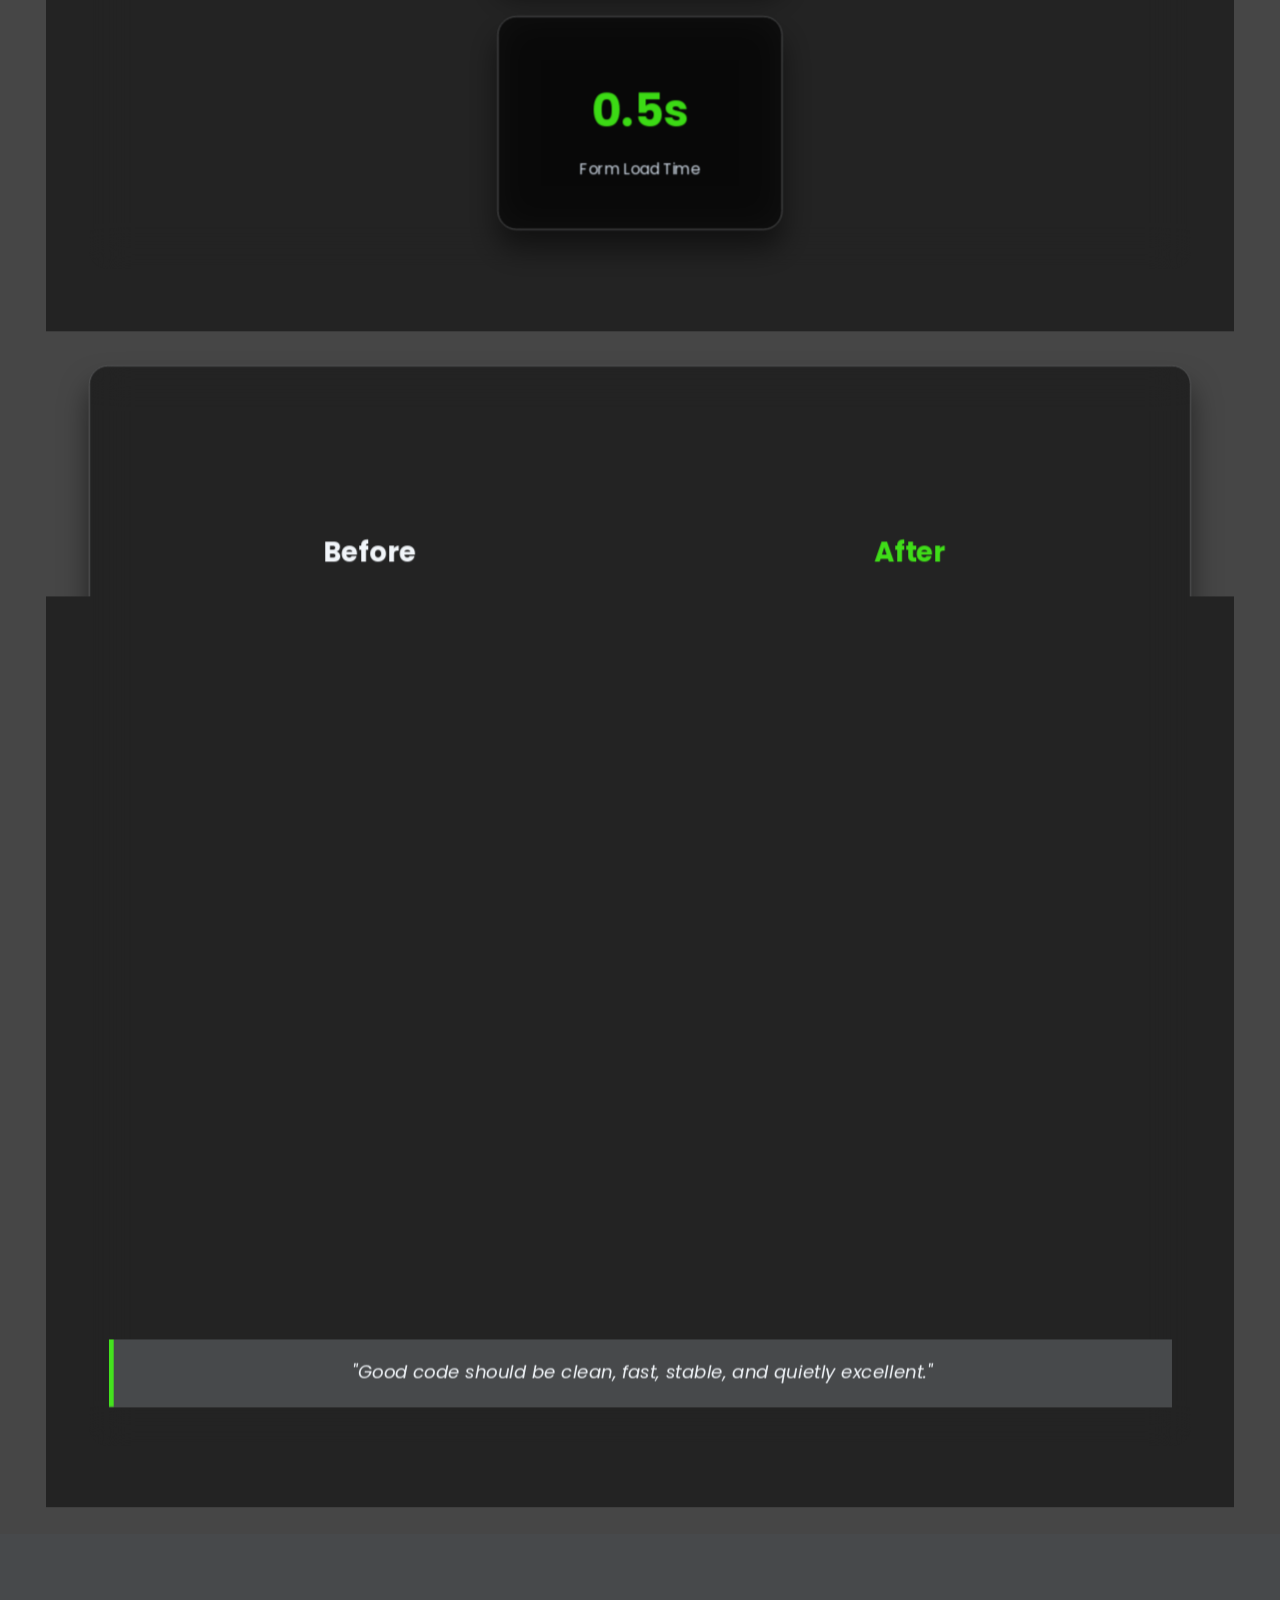
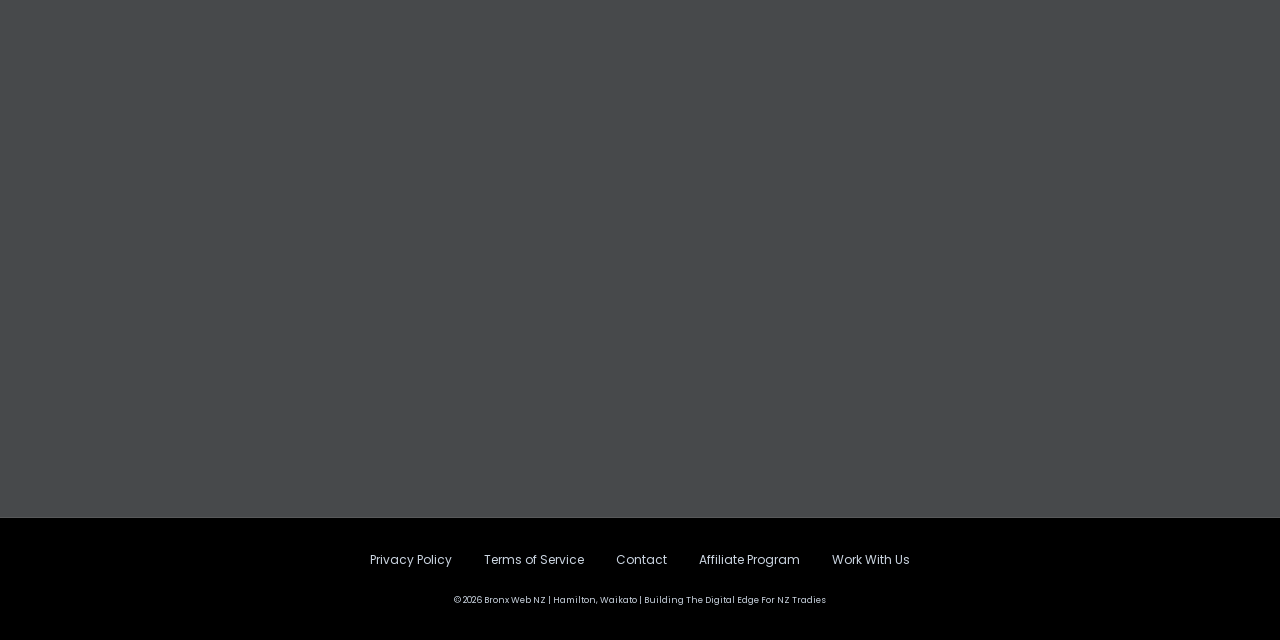
==== commit 4307d523: "Updateed the rest of the pages" ====
--- a/case-study.html
+++ b/case-study.html
@@ -2,268 +2,425 @@
 <html lang="en">
 
 <head>
-    <meta charset="UTF-8" />
-    <meta name="viewport" content="width=device-width, initial-scale=1.0" />
-    <title>Bronx. | Real Digital Case Study Demo</title>
-    <meta name="description" content="Real Digital Solutions For NZ Tradies. More Jobs, More Reviews & Revenue. Local, Fast & Fair.">
-    <meta property="og:title" content="Bronx | Building The Digital Edge for NZ Tradies">
-    <meta property="og:description" content="More Jobs, More Reviews, More Revenue. Local, Fast & Fair.">
+    <meta charset="UTF-8">
+    <meta name="viewport" content="width=device-width, initial-scale=1.0">
+
+    <!-- ============ SEO ============ -->
+    <title>Tradie Website Case Study | Bronx Web - Hamilton NZ</title>
+    <meta name="description" content="See how Bronx Web rebuilt tradie websites in Hamilton NZ for 3.5x faster load times, +56% more bookings and a 32-point SEO score increase. Real results for NZ tradies.">
+    <link rel="canonical" href="https://www.bronxweb.nz/case-study.html">
+
+    <!-- ============ OG TAGS ============ -->
+    <meta property="og:title" content="Bronx Web | Tradie Website Case Study — Hamilton NZ">
+    <meta property="og:description" content="Real results for NZ tradies. 3.5x faster load times, +56% more bookings, 32-point SEO score increase.">
     <meta property="og:type" content="website">
-    <meta property="og:url" content="https://bronxweb.nz">
-    <meta property="og:image" content="https://bronxweb.nz/images/og-image.jpg"> <!-- add a nice 1200x630 image -->
+    <meta property="og:url" content="https://www.bronxweb.nz/case-study.html">
+    <meta property="og:image" content="https://www.bronxweb.nz/bronxfblogotrans.png">
+
+    <!-- ============ GOOGLE VERIFICATION ============ -->
+    <meta name="google-site-verification" content="7kXUbsEhpYH3b_LJoPCASMBe8InOv36K-T04v6wpGH8" />
+
+    <!-- ============ FONTS + STYLES ============ -->
+    <link rel="icon" type="image/x-icon" href="bronxfblogotrans.png">
+    <link href="https://fonts.googleapis.com/css2?family=Poppins:wght@400;500;700;900&display=swap" rel="stylesheet">
     <link rel="stylesheet" href="styles.css">
-    <link href="https://fonts.googleapis.com/css2?family=Poppins:wght@500;700&display=swap" rel="stylesheet">
-
+
+    <!-- ============ SCHEMA: Article ============ -->
     <script type="application/ld+json">
     {
       "@context": "https://schema.org",
       "@type": "Article",
-      "headline": "Digital Solutions Case Study",
-      "description": "Improved website speed, bookings, and SEO/AEO results with a modern responsive rebuild.",
+      "headline": "Tradie Website Rebuild — Digital Case Study",
+      "description": "How Bronx Web improved website speed, bookings and SEO/AEO results with a modern mobile-first rebuild for NZ trade businesses.",
       "author": {
         "@type": "Organization",
-        "name": "Bronx Web NZ"
+        "name": "Bronx Web NZ",
+        "url": "https://www.bronxweb.nz/"
       },
       "publisher": {
         "@type": "Organization",
-        "name": "Bronx Web NZ"
+        "name": "Bronx Web NZ",
+        "url": "https://www.bronxweb.nz/",
+        "logo": "https://www.bronxweb.nz/bronxfblogotrans.png"
       },
-      "mainEntityOfPage": "https://www.bronxweb.nz/case-study",
+      "mainEntityOfPage": "https://www.bronxweb.nz/case-study.html",
       "hasPart": {
         "@type": "CreativeWork",
         "name": "Project Infographic",
-        "url": "https://www.bronxweb.nz/info-graph"
+        "url": "https://www.bronxweb.nz/info-graph.html"
       }
     }
     </script>
 
+    <!-- ============ SCHEMA: Organization ============ -->
+    <script type="application/ld+json">
+    {
+      "@context": "https://schema.org",
+      "@type": "Organization",
+      "name": "Bronx Web NZ",
+      "url": "https://www.bronxweb.nz/",
+      "logo": "https://www.bronxweb.nz/bronxfblogotrans.png",
+      "contactPoint": {
+        "@type": "ContactPoint",
+        "contactType": "customer support",
+        "telephone": "+64-20-4011-4632",
+        "email": "hello@bronxweb.nz"
+      },
+      "sameAs": [
+        "https://www.facebook.com/bronxweb",
+        "https://share.google/KoZppt6jHDESVG7H3"
+      ]
+    }
+    </script>
+
+    <style>
+        /* ===== SCROLL REVEAL ===== */
+        .reveal {
+            opacity: 1;
+            transform: translateY(0);
+            transition: opacity 0.65s ease, transform 0.65s ease;
+        }
+        .reveal.js-ready { opacity: 0; transform: translateY(28px); }
+        .reveal.visible { opacity: 1; transform: translateY(0); }
+
+        /* ===== BUTTONS ===== */
+        .btn-primary {
+            background-color: var(--accent);
+            color: #000;
+            padding: 15px 34px;
+            border-radius: 6px;
+            font-weight: 700;
+            font-size: 0.82rem;
+            letter-spacing: 0.1em;
+            text-transform: uppercase;
+            text-decoration: none;
+            border: none;
+            cursor: pointer;
+            transition: all 0.25s ease;
+            display: inline-block;
+        }
+        .btn-primary:hover { background: #fff; transform: translateY(-2px); }
+        .btn-ghost {
+            background: transparent;
+            color: var(--text-secondary);
+            padding: 15px 34px;
+            border-radius: 6px;
+            font-weight: 600;
+            font-size: 0.82rem;
+            letter-spacing: 0.1em;
+            text-transform: uppercase;
+            text-decoration: none;
+            border: 1px solid var(--border);
+            cursor: pointer;
+            transition: all 0.25s ease;
+            display: inline-block;
+        }
+        .btn-ghost:hover { border-color: #44fc17; color: #44fc17; }
+
+        /* ===== STICKY MOBILE CTA ===== */
+        .sticky-cta {
+            display: none;
+            position: fixed;
+            bottom: 0; left: 0; right: 0;
+            background: rgba(0,0,0,0.95);
+            border-top: 1px solid var(--border);
+            padding: 12px 20px;
+            z-index: 999;
+            backdrop-filter: blur(8px);
+        }
+        .sticky-cta a {
+            display: block;
+            background: var(--accent); color: #000;
+            text-align: center; padding: 14px;
+            border-radius: 6px; font-weight: 700;
+            font-size: 0.82rem; letter-spacing: 0.1em;
+            text-transform: uppercase; text-decoration: none;
+            transition: background 0.2s ease;
+        }
+        .sticky-cta a:hover { background: #fff; }
+        @media (max-width: 768px) {
+            .sticky-cta { display: block; }
+            body { padding-bottom: 70px; }
+        }
+    </style>
+
+    <style>
+        /* === Bronx Web shared upgrade - matches index.html === */
+        .reveal {
+            opacity: 1;
+            transform: translateY(0);
+            transition: opacity 0.65s ease, transform 0.65s ease;
+        }
+        .reveal.js-ready {
+            opacity: 0;
+            transform: translateY(28px);
+        }
+        .reveal.visible {
+            opacity: 1;
+            transform: translateY(0);
+        }
+        .btn-primary {
+            background-color: #44fc17;
+            background-color: var(--accent);
+            color: #000;
+            padding: 15px 34px;
+            border-radius: 6px;
+            font-weight: 700;
+            font-size: 0.82rem;
+            letter-spacing: 0.1em;
+            text-transform: uppercase;
+            text-decoration: none;
+            border: none;
+            cursor: pointer;
+            transition: all 0.25s ease;
+            display: inline-block;
+        }
+        .btn-primary:hover { background: #fff; transform: translateY(-2px); }
+        .btn-ghost {
+            background: transparent;
+            color: #cbd5e1;
+            color: var(--text-secondary);
+            padding: 15px 34px;
+            border-radius: 6px;
+            font-weight: 600;
+            font-size: 0.82rem;
+            letter-spacing: 0.1em;
+            text-transform: uppercase;
+            text-decoration: none;
+            border: 1px solid #58595a;
+            border-color: var(--border);
+            cursor: pointer;
+            transition: all 0.25s ease;
+            display: inline-block;
+        }
+        .btn-ghost:hover { border-color: #44fc17; color: #44fc17; }
+        .section-label {
+            font-size: 0.65rem;
+            letter-spacing: 0.3em;
+            text-transform: uppercase;
+            color: #44fc17;
+            color: var(--accent);
+            font-weight: 700;
+            margin-bottom: 16px;
+            display: block;
+        }
+        @media (max-width: 768px) {
+            .section-label { font-size: 0.78rem; letter-spacing: 0.18em; }
+        }
+    </style>
 </head>
 
 <body>
-    <!-- Navigation -->
+    <!-- ===== NAV ===== -->
     <nav class="navbar">
         <div class="nav-container">
             <button class="nav-logo" onclick="window.location.href='index.html'">BRONX</button>
-            <button class="nav-link" onclick="window.location.href='case-study.html'">Demo</button>
-            <button class="nav-link" onclick="window.location.href='services.html'">Services</button>
-            <button class="nav-link" onclick="window.location.href='contact.html'">Contact</button>
-        </div>
+            <div class="nav-menu">
+                <button class="nav-link" onclick="window.location.href='case-study.html'">Demo</button>
+                <button class="nav-link" onclick="window.location.href='services.html'">Services</button>
+                <button class="nav-link" onclick="window.location.href='contact.html'">Contact</button>
+            </div>
         </div>
     </nav>
 
-    <!-- Header -->
-    <header class="header">
-        <div class="container">
-            <h1 class="fade-in-up stagger-2">Demo <br> Digital <span style="color: var(--accent)">Case Study</span></h1>
-            <p class="fade-in-up stagger-3">Revamped Rebuild Focusing On Speed, Mobile-First Responsivness + SEO + Booking System + With Scaleability For Future Growth & Flexibility.</p>
-            <br class="fade-in-up stagger-1">
-            <br class="fade-in-up stagger-1">
-            <br class="fade-in-up stagger-1">
-            <a href="info-graph.html" class="cta-header fade-in-up stagger-2">SEE FULL TRAP REPORT</a>
-        </div>
-            
-    </header>
-    <section class="case-studies">
-        <div class="container" style="text-align: center;"><br><br>
-            <h1 class="fade-in-up stagger-2">Case Study <br></h1><br>
-
-            <!-- PAGE 1: OVERVIEW -->
-            <div class="case-study">
-                <h2 class="mobile-first"><span style="color: var(--accent)">Project </span>Overview</h2>
-                <p class="mobile-first" style="text-align: center;">This Case Study Includes a Visual Breakdown of a Trap Report [above] <br>The Build Automation Flow [below] Was used to Build Fast, Modern, Mobile First Trustworthy Experience. Clean Responsive Design Matching Local Brand Identity. Streamlined Booking & Contact Flow. Bespoke (custom) Optimized Code With Plenty Of Room For Scaleability For Future Growth.</p>
+    <main id="main">
+
+        <!-- Header -->
+        <header class="header">
+            <div class="container">
+                <h1 class="reveal">Digital <span style="color: var(--accent)">Case Study</span></h1>
+                <p class="reveal">Revamped Rebuild Focusing On Speed, Mobile-First Responsiveness + SEO + Booking System + With Scalability For Future Growth & Flexibility.</p>
                 <br>
-                
-                <div class="stats grid-stats">
-                    <div class="stat-card">
-                        <h3>3.5x</h3>
-                        <p>Faster Load Time</p>
-                    </div>
-                    <div class="stat-card">
-                        <h3>+56%</h3>
-                        <p>More Bookings</p>
-                    </div>
-                    <div class="stat-card">
-                        <h3>+32</h3>
-                        <p>SEO Score Increase</p>
-                    </div>
-                </div>
+                <br>
+                <br>
+                <a href="info-graph.html" class="btn-ghost reveal">SEE FULL TRAP REPORT</a>
             </div>
-
-            <!-- PAGE 2: HOME PAGE -->
-            <div class="case-study">
-                <h2 class="mobile-first"><span style="color: var(--accent)">Home Page :  </span>Redesign</h2>
-                <p>The home page was rebuilt with better visual hierarchy, faster rendering, and accessibility-first structure.</p>
-
-                <div class="before-after" style="display:grid;grid-template-columns:1fr 1fr;gap:20px;">
-                    <div>
-                        <h3>Before</h3>
-                        <img src="case-study-1.png" alt="Old home page screenshot" class="chart">
-                    </div>
-                    <div>
-                        <h3><span style="color: var(--accent)">After</span></h3>
-                        <img src="case-study-2.png" alt="New home page screenshot" class="chart">
-                    </div>
-                </div>
-
-                <blockquote class="testimonial">“Faster, Simpler, Easy to Use. Finally Feels Like A Brand.</blockquote>
+        </header>
+
+        <section class="case-studies" aria-label="Case study details">
+            <div class="container" style="text-align: center;"><br><br>
+                <h1 class="reveal">Case Study <br></h1><br>
+
+                <!-- PAGE 1: OVERVIEW -->
+                <div class="case-study">
+                    <h2 class="mobile-first reveal"><span style="color: var(--accent)">Project </span>Overview</h2>
+                    <p class="mobile-first reveal" style="text-align: center;">This Case Study Includes a Visual Breakdown of a Trap Report [above] <br>The Build Automation Flow [below] Was Used to Build a Fast, Modern, Mobile First Trustworthy Experience. Clean Responsive Design Matching Local Brand Identity. Streamlined Booking & Contact Flow. Bespoke (Custom) Optimised Code With Plenty Of Room For Scalability For Future Growth.</p>
+                    <br>
+
+                    <div class="stats grid-stats reveal">
+                        <div class="stat-card">
+                            <h3>3.5x</h3>
+                            <p>Faster Load Time</p>
+                        </div>
+                        <div class="stat-card">
+                            <h3>+56%</h3>
+                            <p>More Bookings</p>
+                        </div>
+                        <div class="stat-card">
+                            <h3>+32</h3>
+                            <p>SEO Score Increase</p>
+                        </div>
+                    </div>
+                </div>
+
+                <!-- PAGE 2: HOME PAGE -->
+                <div class="case-study">
+                    <h2 class="mobile-first reveal"><span style="color: var(--accent)">Home Page :  </span>Redesign</h2>
+                    <p class="reveal">The home page was rebuilt with better visual hierarchy, faster rendering, and accessibility-first structure.</p>
+
+                    <div class="before-after reveal" style="display:grid;grid-template-columns:1fr 1fr;gap:20px;">
+                        <div>
+                            <h3>Before</h3>
+                            <img src="case-study-1.png" alt="Old home page screenshot" class="chart">
+                        </div>
+                        <div>
+                            <h3><span style="color: var(--accent)">After</span></h3>
+                            <img src="case-study-2.png" alt="New home page screenshot" class="chart">
+                        </div>
+                    </div>
+
+                    <blockquote class="testimonial reveal">"Faster, Simpler, Easy to Use. Finally Feels Like A Brand.</blockquote>
+                </div>
+
+                <!-- PAGE 3: INTERFACE / UX -->
+                <div class="case-study">
+                    <h2 class="mobile-first reveal"><span style="color: var(--accent)">Interface :  </span>User Experience</h2>
+                    <p class="reveal">The contact process was redesigned to reduce friction and guide users clearly from start to finish.</p>
+
+                    <div class="before-after reveal" style="display:grid;grid-template-columns:1fr 1fr;gap:20px;">
+                        <div>
+                            <h3>Before</h3>
+                            <img src="demo-video-before-1.gif" alt="Old contact page" class="chart" style="width: 400px; max-width: 100%;">
+                        </div>
+                        <div>
+                            <h3><span style="color: var(--accent)">After</span></h3>
+                            <img src="demo-video-after-2.gif" alt="New contact page" class="chart" style="width: 400px; max-width: 100%;">
+                        </div>
+                    </div>
+
+                    <ul class="reveal" style="list-style-type: none; padding: 0; margin: 0;">
+                        <li>Professional Booking System + CTA</li>
+                        <li>Added Mobile Responsive Design</li>
+                        <li>Improved Colour Contrast & Readability</li>
+                        <li>Booking Widgets & Automation</li>
+                    </ul>
+                </div>
+
+                <!-- PAGE 4: BOOKING PAGE -->
+                <div class="case-study">
+                    <h2 class="mobile-first reveal"><span style="color: var(--accent)">Contact Page :  </span>Automated</h2>
+                    <p class="reveal">Custom Integration & Responsive Layout Create A Seamless, Professional Booking Flow. Allowing More Time To Focus On Priority Tasks.</p>
+
+                    <div class="before-after reveal" style="display:grid;grid-template-columns:1fr 1fr;gap:20px;">
+                        <div>
+                            <h3>Before</h3>
+                            <img src="demo-video-before-1.gif" alt="Old booking section" class="chart" style="width: 400px; max-width: 100%;">
+                        </div>
+                        <div>
+                            <h3><span style="color: var(--accent)">After</span></h3>
+                            <img src="demo-video-after-booking.gif" alt="New booking section" class="chart" style="width: 400px; max-width: 100%;">
+                        </div>
+                    </div>
+
+                    <div class="stats grid-stats reveal">
+                        <div class="stat-card">
+                            <h3>+50%</h3>
+                            <p>Completed Bookings</p>
+                        </div>
+                        <div class="stat-card">
+                            <h3>10x</h3>
+                            <p>Mobile Conversions</p>
+                        </div>
+                        <div class="stat-card">
+                            <h3>0.5s</h3>
+                            <p>Form Load Time</p>
+                        </div>
+                    </div>
+                </div>
+
+                <!-- PAGE 5: TECHNICAL -->
+                <div class="case-study">
+                    <h2 class="mobile-first reveal"><span style="color: var(--accent)">Technical </span>Improvements</h2>
+                    <p class="reveal">Built Clean, Fast, Local. No Offshore Templates, No Clutter. Every Detail Is Handcrafted (Bespoke) For Performance & Accessibility. This Allows For Any Future Developments. We Try To Keep It Simple.</p>
+
+                    <div class="before-after reveal" style="display:grid;grid-template-columns:1fr 1fr;gap:20px;">
+                        <div>
+                            <h3>Before</h3>
+                            <img src="demo-video-before-3.gif" alt="Old code structure" class="chart">
+                        </div>
+                        <div>
+                            <h3><span style="color: var(--accent)">After</span></h3>
+                            <img src="demo-video-after-3.gif" alt="Clean modular code" class="chart">
+                        </div>
+                    </div>
+
+                    <table class="reveal" style="width:100%;margin-top:20px;border-collapse:collapse;text-align:center;">
+                        <thead>
+                            <tr>
+                                <th>Metric</th>
+                                <th>Before</th>
+                                <th>After</th>
+                            </tr>
+                        </thead>
+                        <tbody>
+                            <tr>
+                                <td>PageSpeed Score (mobile)</td>
+                                <td>68–77</td>
+                                <td>95–99</td>
+                            </tr>
+                            <tr>
+                                <td>Accessibility Score</td>
+                                <td>72–80</td>
+                                <td>98–100</td>
+                            </tr>
+                            <tr>
+                                <td>DOM Nodes (complexity)</td>
+                                <td>4800–8000</td>
+                                <td>800–1500</td>
+                            </tr>
+                            <tr>
+                                <td>FCP (Mobile)</td>
+                                <td>4.8s</td>
+                                <td>1.3s</td>
+                            </tr>
+                        </tbody>
+                    </table>
+                    <p style="font-size:0.6rem; color:#cbd5e1; text-align:center; margin-top:10px;">
+                        Based on 2026 benchmarks for NZ small business sites. WordPress vs Bespoke = custom. Results vary by implementation.
+                    </p>
+
+                    <blockquote class="testimonial reveal">
+                        "Good code should be clean, fast, stable, and quietly excellent."
+                    </blockquote>
+                </div>
+
             </div>
-
-            <!-- PAGE 3: CONTACT PAGE -->
-            <div class="case-study">
-                <h2 class="mobile-first"><span style="color: var(--accent)">Interface :  </span>User Experience</h2>
-                <p>The contact process was redesigned to reduce friction and guide users clearly from start to finish.</p>
-
-                <div class="before-after" style="display:grid;grid-template-columns:1fr 1fr;gap:20px;">
-                    <div>
-                        <h3>Before</h3>
-                        <img src="demo-video-before-1.gif" alt="Old contact page" class="chart" style="width: 400px; max-width: 100%;">
-                  
-                    </div>
-                    <div>
-                        <h3><span style="color: var(--accent)">After</span></h3>
-                        <img src="demo-video-after-2.gif" alt="New contact page" class="chart" style="width: 400px; max-width: 100%;">
-                    </div>
-                </div>
-
-                <ul style="list-style-type: none; padding: 0; margin: 0;">
-                    <li>Professinal Booking System + CTA</li>
-                    <li>Added Mobile Responsive Design</li>
-                    <li>Improved Color Contrast & Readability</li>
-                    <li>Booking Widgits & Automation</li>
-                </ul>
+        </section>
+
+        <!-- CTA Footer -->
+        <section class="cta-footer" aria-label="Book a strategy call">
+            <div class="container">
+                <div class="case-study reveal">
+                    <h2 style="color: var(--accent)">Ready To Get Real Results?</h2>
+                    Don't Wait. Let's Adapt Your Business For The Future.<br>
+                    <p>Full Custom Site + Basic SEO + Booking System<br><strong>$2,900 NZD + GST</strong></p>
+                    <br>
+                    <div class="container">
+                        <a href="contact.html" class="btn-primary">BOOK A STRATEGY CALL</a>
+                    </div>
+                    <div style="padding-bottom: 20px;"></div>
+                </div>
             </div>
-
-            <!-- PAGE 4: BOOKING PAGE -->
-            <div class="case-study">
-                <h2 class="mobile-first"><span style="color: var(--accent)">Contact Page :  </span>Automated</h2>
-                <p>Custom Integration & Responsive Layout Create A Seamless, Professional Booking Flow. Allowing More Time To Focus On Priority Tasks</p>
-
-                <div class="before-after" style="display:grid;grid-template-columns:1fr 1fr;gap:20px;">
-                    <div>
-                        <h3>Before</h3>
-                        <img src="demo-video-before-1.gif" alt="Old booking section" class="chart"style="width: 400px; max-width: 100%;">
-                    </div>
-                    <div>
-                        <h3><span style="color: var(--accent)">After</span></h3>
-                        <img src="demo-video-after-booking.gif" alt="New booking section" class="chart"style="width: 400px; max-width: 100%;">
-                    </div>
-                </div>
-
-
-                <div class="stats grid-stats">
-                    <div class="stat-card">
-                        <h3>+50%</h3>
-                        <p>Completed Bookings</p>
-                    </div>
-                    <div class="stat-card">
-                        <h3>10x</h3>
-                        <p>Mobile Conversions</p>
-                    </div>
-                    <div class="stat-card">
-                        <h3>0.5s</h3>
-                        <p>Form Load Time</p>
-                    </div>
-                </div>
-            </div>
-
-            <!-- PAGE 5: TECHNICAL -->
-            <div class="case-study">
-                <h2 class="mobile-first"><span style="color: var(--accent)">Technical </span>Improvements</h2>
-                <p>Built Clean, Fast,Local. No Offshore Templates, No Clutter. Every Detail Is Handcrafted (Bespoke)For Performance & Accessibility This Allows For Any Future Developments. We Try To Keep It Simple.</p>
-
-                <div class="before-after" style="display:grid;grid-template-columns:1fr 1fr;gap:20px;">
-                    <div>
-                        <h3>Before</h3>
-                        <img src="demo-video-before-3.gif" alt="Old code structure" class="chart">
-                    </div>
-                    <div>
-                        <h3><span style="color: var(--accent)">After</span></h3>
-                        <img src="demo-video-after-3.gif" alt="Clean modular code" class="chart">
-                    </div>
-                </div>
-
-                <table style="width:100%;margin-top:20px;border-collapse:collapse;text-align:center;">
-                    <thead>
-                        <tr>
-                            <th>Metric</th>
-                            <th>Before</th>
-                            <th>After</th>
-                        </tr>
-                    </thead>
-                    <tbody>
-                        <tr>
-                            <td>PageSpeed Score (mobile)</td>
-                            <td>68-77</td>
-                            <td>95-99</td>
-                        </tr>
-                        <tr>
-                            <td>Accessibility Score</td>
-                            <td>72-80</td>
-                            <td>98-100</td>
-                        </tr>
-                        <tr>
-                            <td>DOM Nodes (complexity)</td>
-                            <td>4800-8000</td>
-                            <td>800-1500</td>
-                        </tr>
-                        <tr>
-                            <td>FCP (Mobile)</td>
-                            <td>4.8s</td>
-                            <td>1.3s</td>
-                        </tr>
-                    </tbody>
-                </table>
-                <p style="font-size:0.6rem; color:#cbd5e1; text-align:center; margin-top:10px;">
-                    Based on 2026 benchmarks for NZ small business sites WordPress vs Bespoke = custom. Results vary by implementation.
-                </p>
-
-                <blockquote class="testimonial">
-                    “Good code should be clean, fast, stable, and quietly excellent.”
-                </blockquote>
-            </div>
-
-        </div>
-    </section>
-
-    <!-- CTA Footer -->
-    <section class="cta-footer">
-        <div class="container">
-            <div class="case-study">
-                <h2 style="color: var(--accent)">Ready To Get Real Results?</h2>
-                Don't Wait. Let's Adapt Your Business For The Future.<br>
-                <p>Full Custom Site + Basic SEO + Booking System<br><strong>$2,900 NZD + GST</strong></p>
-                <br>
-                <div class="container">
-                    <a href="contact.html" class="cta-big">BOOK A STRATEGY CALL</a>
-                </div>
-                <div style="padding-bottom: 20px;"></div>
-            </div>
-        </div>
-    </section>
-
-    <!-- Facebook Like + Share container – customize data-href to YOUR Facebook PAGE URL
-    <div class="social-buttons">
-        <!-Like Button -->
-        <!-- <div class="fb-like" data-href="https://www.facebook.com/profile.php?id=61586053282024"
-            data-width=""
-            data-layout="button_count"
-            data-action="like"
-            data-size="large"
-            data-share="true">
-        </div>
-    </div> -->
-
-    <!-- Google Review Button -->
-    <!-- <div class="google-review-btn-wrapper">
-        <a href="https://g.page/r/Cef4KldmN4-gEAI/review"
-            target="_blank"
-            rel="noopener noreferrer"
-            class="google-review-btn">
-            <span class="stars">★★★★★</span> Leave a Google Review
-        </a>
-    </div>  -->
-
-    <!-- FOOTER -->
+        </section>
+
+    </main>
+
+    <!-- ===== STICKY MOBILE CTA ===== -->
+    <div class="sticky-cta" aria-label="Book now">
+        <a href="contact.html">Book a Free Strategy Call</a>
+    </div>
+
+    <!-- ===== FOOTER ===== -->
     <footer class="footer">
         <div class="section-container">
             <div class="footer-links">
@@ -273,21 +430,52 @@
                 <a href="#">Affiliate Program</a>
                 <a href="#">Work With Us</a>
             </div>
-            <p class="footer-text">© 2026 Bronx Web | Full-Stack Digital Architect | Building Digital Solutions</p>
+            <p class="footer-text">© 2026 Bronx Web NZ | Hamilton, Waikato | Building The Digital Edge For NZ Tradies</p>
         </div>
     </footer>
 
-    <!-- Google tag (gtag.js) -->
+    <!-- ===== SCROLL REVEAL JS ===== -->
+    <script>
+        const reveals = document.querySelectorAll('.reveal');
+        if ('IntersectionObserver' in window) {
+            reveals.forEach(el => el.classList.add('js-ready'));
+            const revealObserver = new IntersectionObserver((entries) => {
+                entries.forEach(entry => {
+                    if (entry.isIntersecting) {
+                        entry.target.classList.add('visible');
+                        revealObserver.unobserve(entry.target);
+                    }
+                });
+            }, { threshold: 0.1 });
+            reveals.forEach(el => revealObserver.observe(el));
+        }
+    </script>
+
+    <!-- ===== GOOGLE ANALYTICS ===== -->
     <script async src="https://www.googletagmanager.com/gtag/js?id=G-KDW4HYDSGL"></script>
     <script>
         window.dataLayer = window.dataLayer || [];
         function gtag() { dataLayer.push(arguments); }
         gtag('js', new Date());
-
         gtag('config', 'G-KDW4HYDSGL');
     </script>
-    
-    
-    </body>
-    
-    </html>+
+
+    <!-- Scroll reveal - matches index.html -->
+    <script>
+        const reveals = document.querySelectorAll('.reveal');
+        if ('IntersectionObserver' in window) {
+            reveals.forEach(el => el.classList.add('js-ready'));
+            const revealObserver = new IntersectionObserver((entries) => {
+                entries.forEach(entry => {
+                    if (entry.isIntersecting) {
+                        entry.target.classList.add('visible');
+                        revealObserver.unobserve(entry.target);
+                    }
+                });
+            }, { threshold: 0.1 });
+            reveals.forEach(el => revealObserver.observe(el));
+        }
+    </script>
+</body>
+</html>
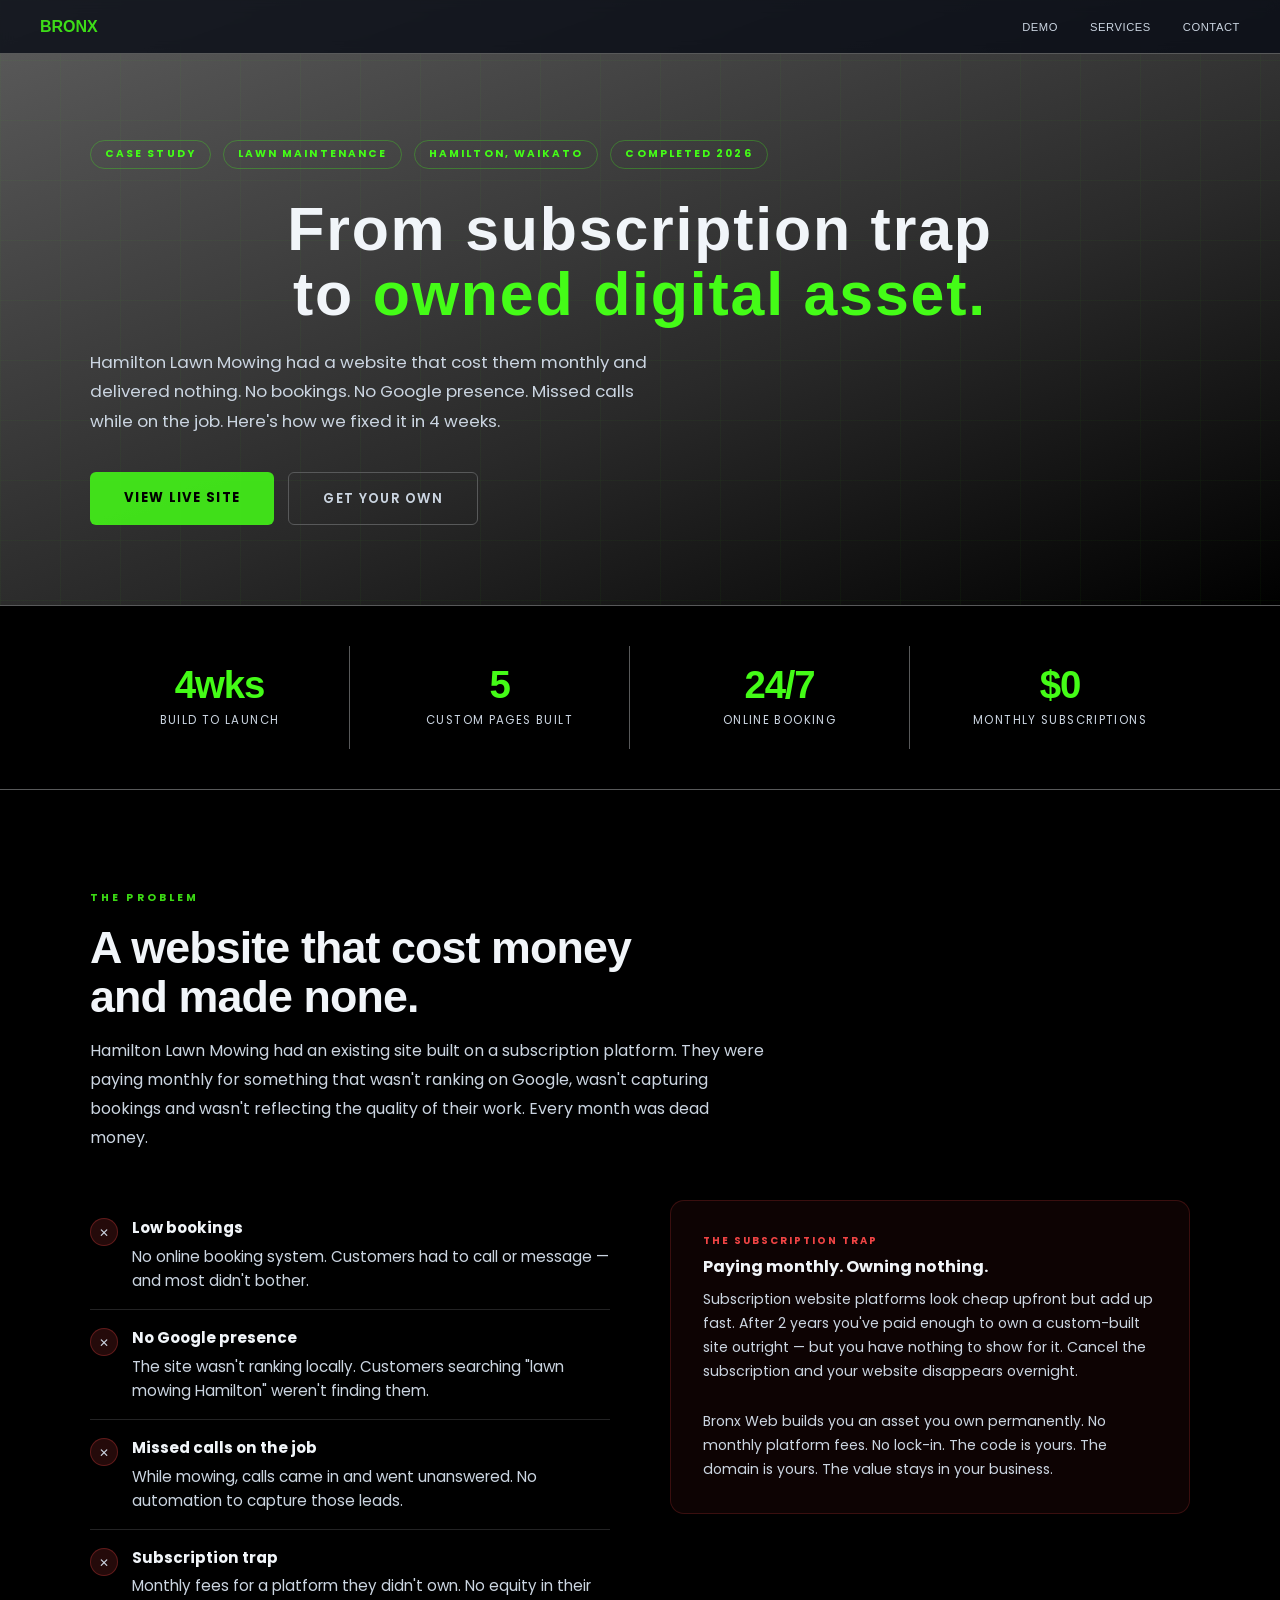
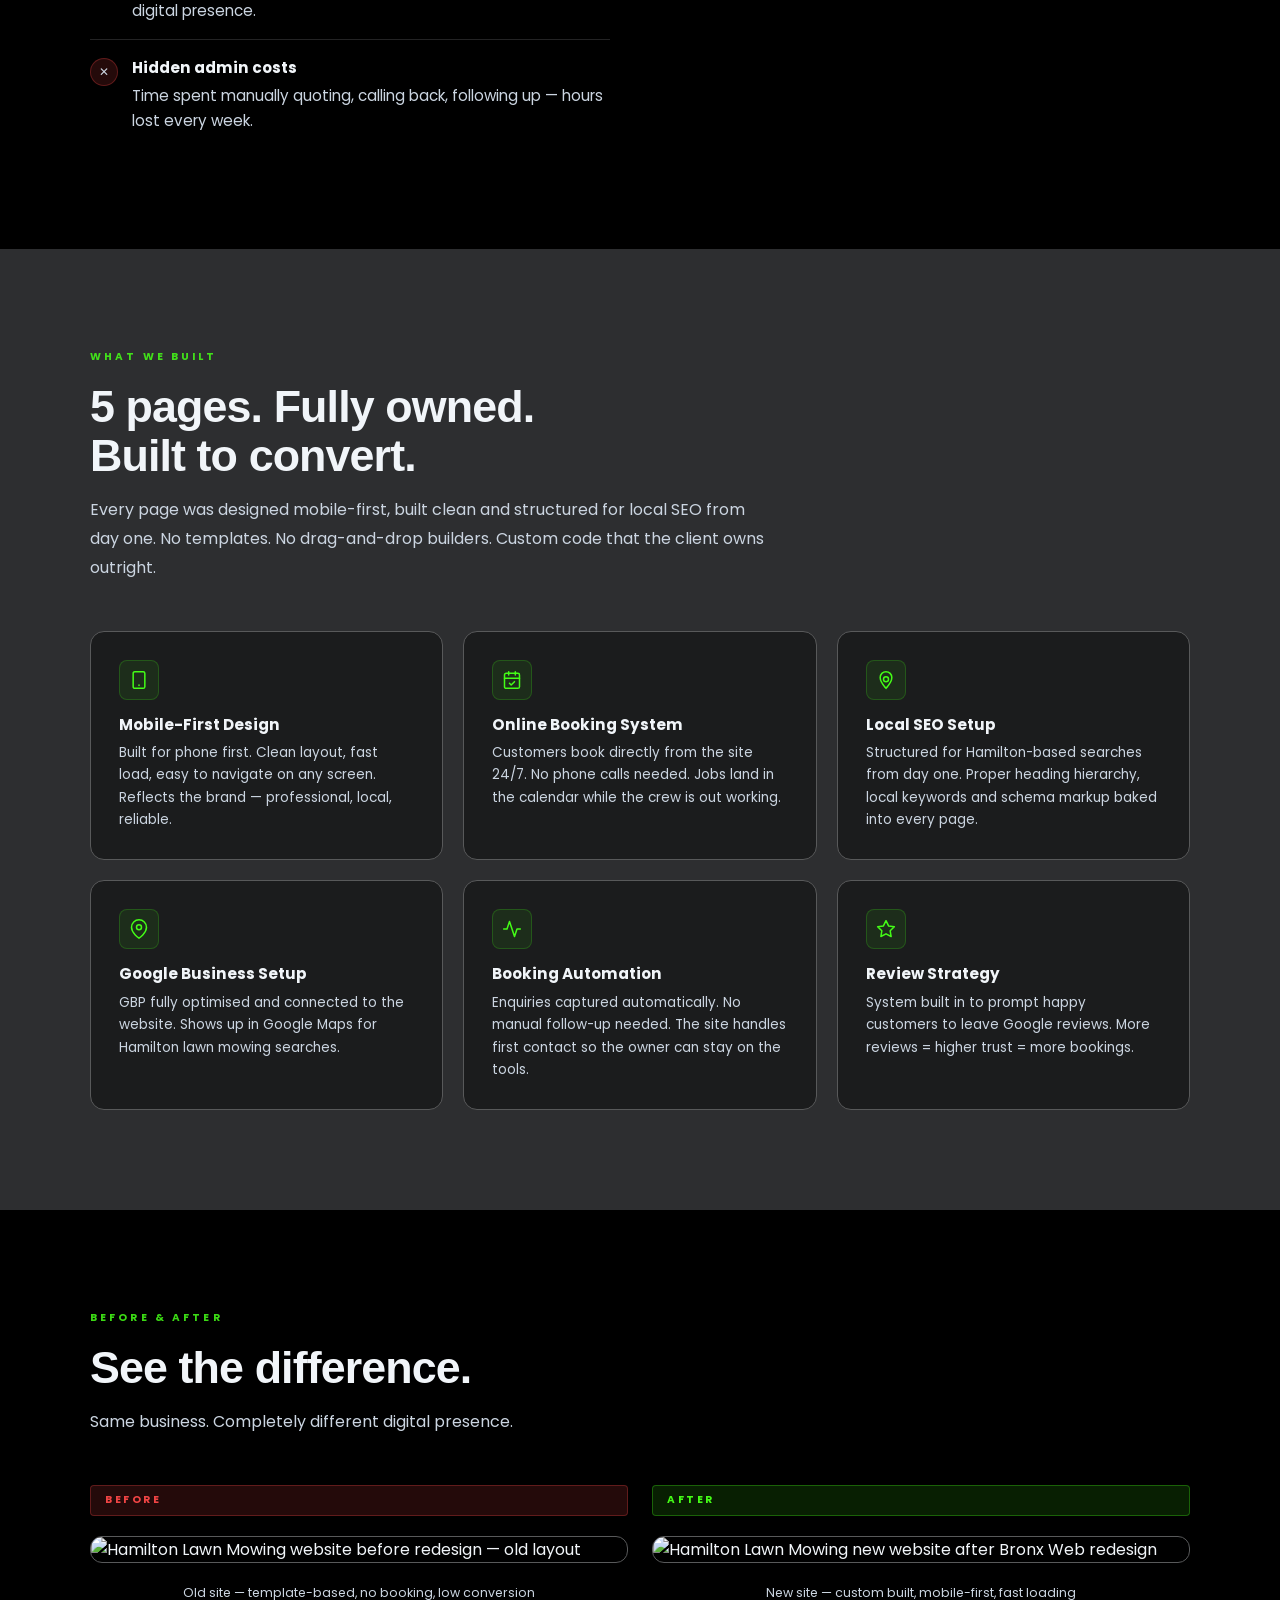
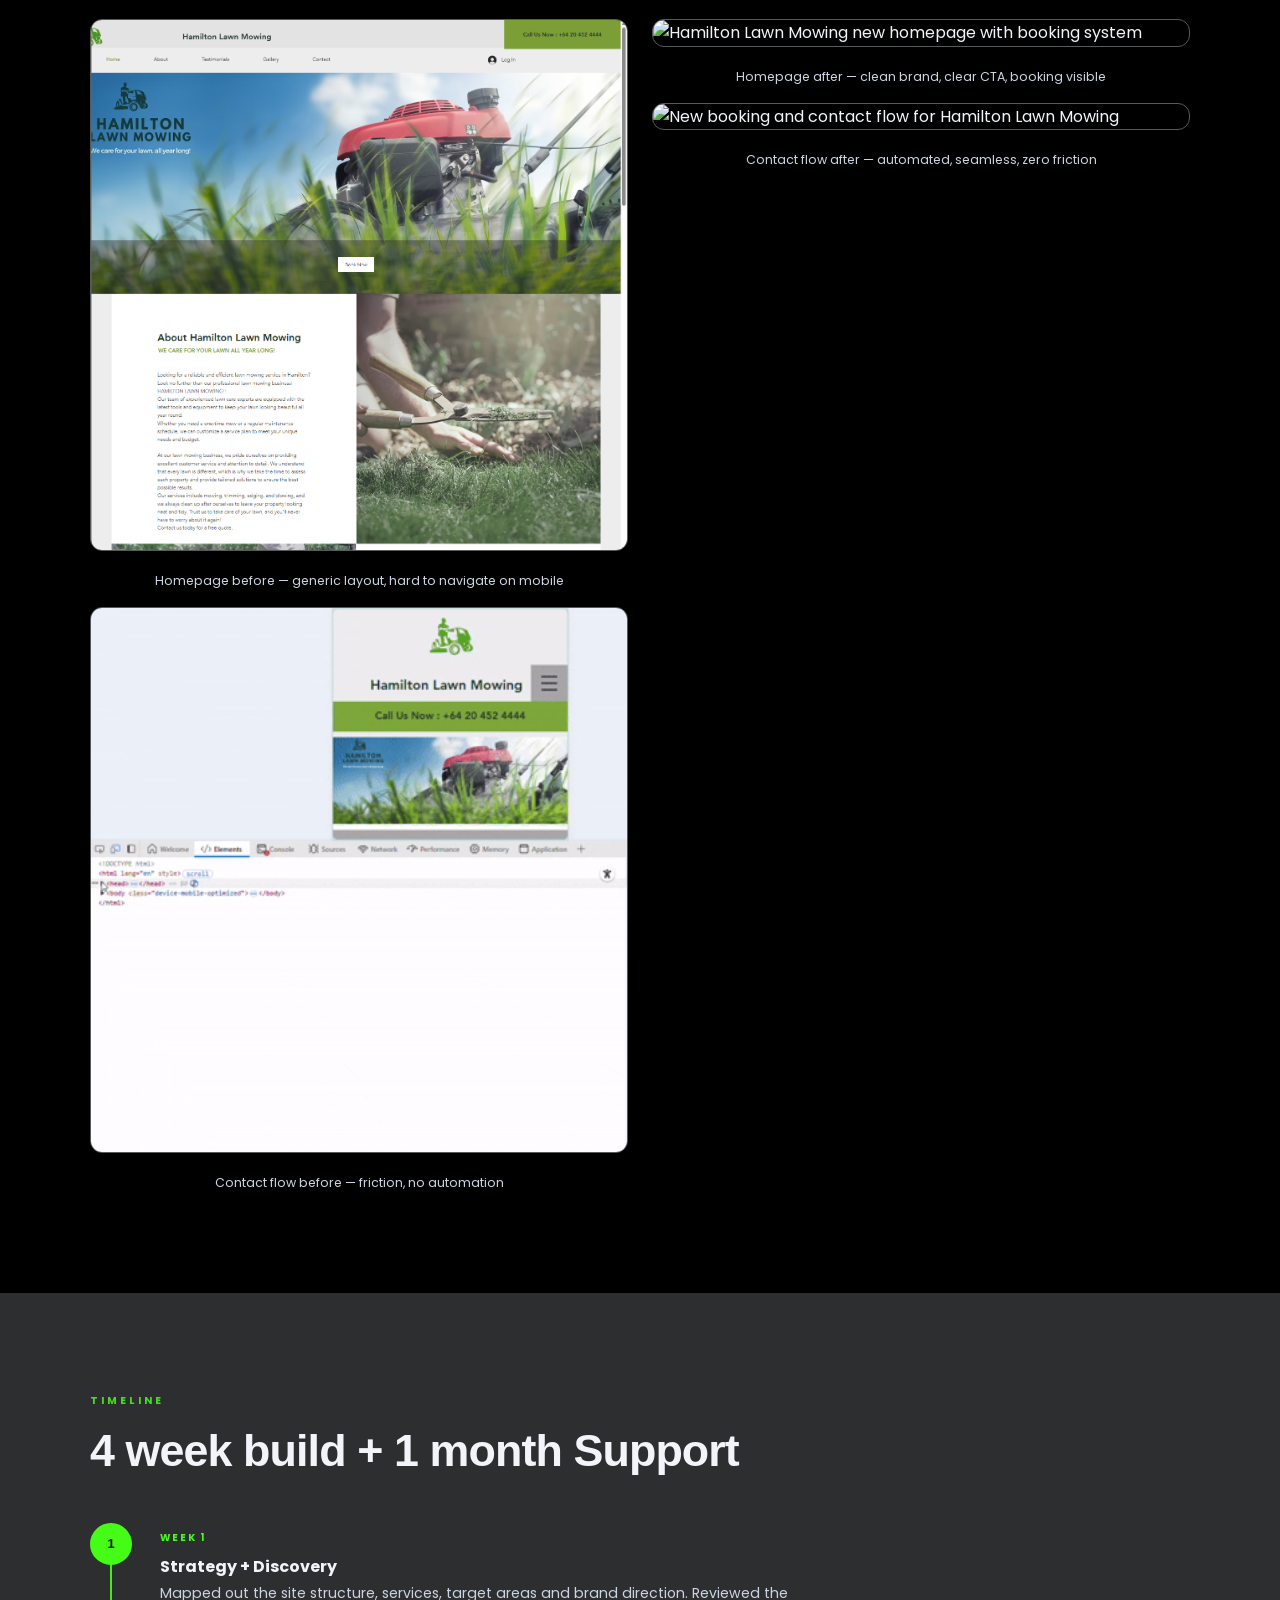
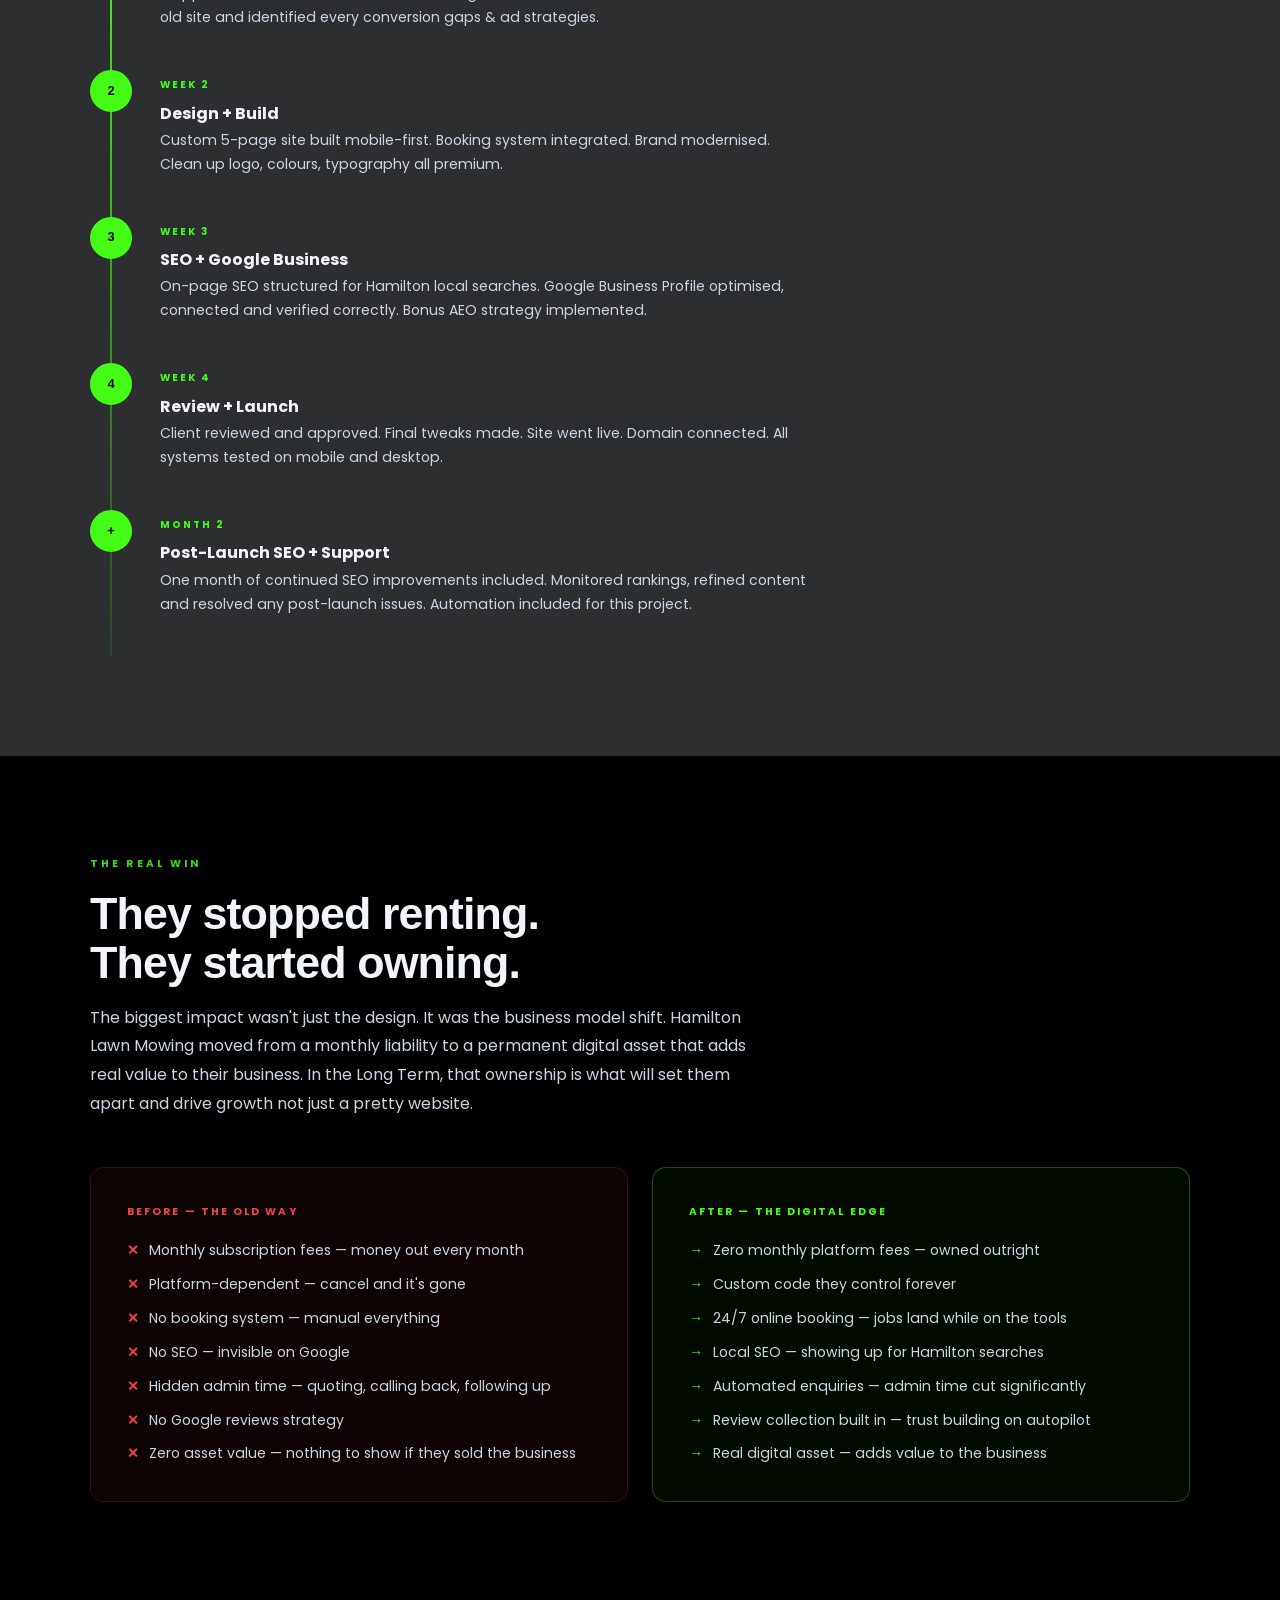
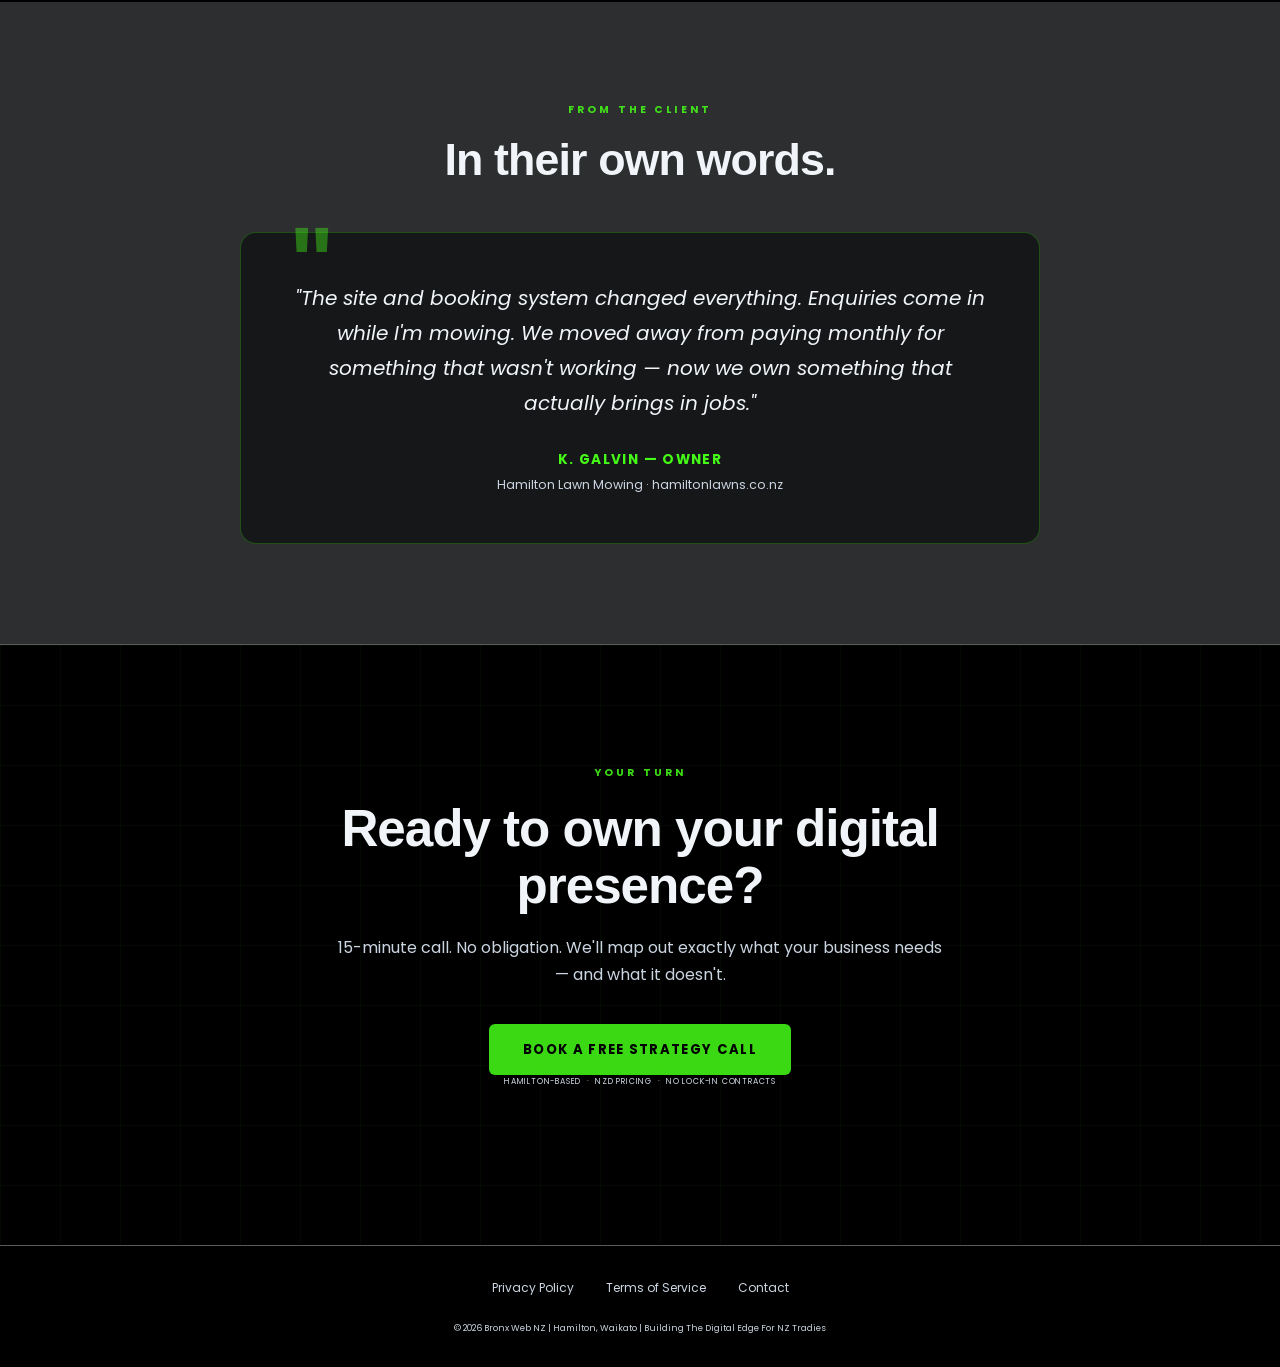
==== commit b3030e3f: "Update" ====
--- a/case-study.html
+++ b/case-study.html
@@ -5,33 +5,25 @@
     <meta charset="UTF-8">
     <meta name="viewport" content="width=device-width, initial-scale=1.0">
 
-    <!-- ============ SEO ============ -->
-    <title>Tradie Website Case Study | Bronx Web - Hamilton NZ</title>
-    <meta name="description" content="See how Bronx Web rebuilt tradie websites in Hamilton NZ for 3.5x faster load times, +56% more bookings and a 32-point SEO score increase. Real results for NZ tradies.">
+    <!-- ===== SEO ===== -->
+    <title>Tradie Website Case Study — Hamilton Lawn Mowing | Bronx Web NZ</title>
+    <meta name="description" content="How Bronx Web built Hamilton Lawn Mowing a custom website with online booking, local SEO and Google Business setup. Real results from a real Hamilton tradie.">
     <link rel="canonical" href="https://www.bronxweb.nz/case-study.html">
 
-    <!-- ============ OG TAGS ============ -->
-    <meta property="og:title" content="Bronx Web | Tradie Website Case Study — Hamilton NZ">
-    <meta property="og:description" content="Real results for NZ tradies. 3.5x faster load times, +56% more bookings, 32-point SEO score increase.">
-    <meta property="og:type" content="website">
+    <!-- ===== OG TAGS ===== -->
+    <meta property="og:title" content="Case Study — Hamilton Lawn Mowing | Bronx Web">
+    <meta property="og:description" content="From missed calls and a subscription trap to a fully owned digital asset with online booking and local SEO. Real results from a real Hamilton tradie.">
+    <meta property="og:type" content="article">
     <meta property="og:url" content="https://www.bronxweb.nz/case-study.html">
-    <meta property="og:image" content="https://www.bronxweb.nz/bronxfblogotrans.png">
-
-    <!-- ============ GOOGLE VERIFICATION ============ -->
-    <meta name="google-site-verification" content="7kXUbsEhpYH3b_LJoPCASMBe8InOv36K-T04v6wpGH8" />
-
-    <!-- ============ FONTS + STYLES ============ -->
-    <link rel="icon" type="image/x-icon" href="bronxfblogotrans.png">
-    <link href="https://fonts.googleapis.com/css2?family=Poppins:wght@400;500;700;900&display=swap" rel="stylesheet">
-    <link rel="stylesheet" href="styles.css">
-
-    <!-- ============ SCHEMA: Article ============ -->
+    <meta property="og:image" content="https://www.bronxweb.nz/hamilton-lawns-after-1.png">
+
+    <!-- ===== SCHEMA: Article ===== -->
     <script type="application/ld+json">
     {
       "@context": "https://schema.org",
       "@type": "Article",
-      "headline": "Tradie Website Rebuild — Digital Case Study",
-      "description": "How Bronx Web improved website speed, bookings and SEO/AEO results with a modern mobile-first rebuild for NZ trade businesses.",
+      "headline": "Hamilton Lawn Mowing — Tradie Website Case Study",
+      "description": "How Bronx Web built Hamilton Lawn Mowing a custom website with online booking, local SEO and Google Business setup in 4 weeks.",
       "author": {
         "@type": "Organization",
         "name": "Bronx Web NZ",
@@ -41,37 +33,30 @@
         "@type": "Organization",
         "name": "Bronx Web NZ",
         "url": "https://www.bronxweb.nz/",
-        "logo": "https://www.bronxweb.nz/bronxfblogotrans.png"
+        "logo": {
+          "@type": "ImageObject",
+          "url": "https://www.bronxweb.nz/bronxfblogotrans.png"
+        }
       },
       "mainEntityOfPage": "https://www.bronxweb.nz/case-study.html",
-      "hasPart": {
-        "@type": "CreativeWork",
-        "name": "Project Infographic",
-        "url": "https://www.bronxweb.nz/info-graph.html"
+      "about": {
+        "@type": "LocalBusiness",
+        "name": "Hamilton Lawn Mowing",
+        "url": "https://hamiltonlawns.co.nz",
+        "address": {
+          "@type": "PostalAddress",
+          "addressLocality": "Hamilton",
+          "addressRegion": "Waikato",
+          "addressCountry": "NZ"
+        }
       }
     }
     </script>
 
-    <!-- ============ SCHEMA: Organization ============ -->
-    <script type="application/ld+json">
-    {
-      "@context": "https://schema.org",
-      "@type": "Organization",
-      "name": "Bronx Web NZ",
-      "url": "https://www.bronxweb.nz/",
-      "logo": "https://www.bronxweb.nz/bronxfblogotrans.png",
-      "contactPoint": {
-        "@type": "ContactPoint",
-        "contactType": "customer support",
-        "telephone": "+64-20-4011-4632",
-        "email": "hello@bronxweb.nz"
-      },
-      "sameAs": [
-        "https://www.facebook.com/bronxweb",
-        "https://share.google/KoZppt6jHDESVG7H3"
-      ]
-    }
-    </script>
+    <!-- ===== FONTS + STYLES ===== -->
+    <link rel="icon" type="image/x-icon" href="bronxfblogotrans.png">
+    <link href="https://fonts.googleapis.com/css2?family=Poppins:wght@400;500;700;900&display=swap" rel="stylesheet">
+    <link rel="stylesheet" href="styles.css">
 
     <style>
         /* ===== SCROLL REVEAL ===== */
@@ -80,77 +65,6 @@
             transform: translateY(0);
             transition: opacity 0.65s ease, transform 0.65s ease;
         }
-        .reveal.js-ready { opacity: 0; transform: translateY(28px); }
-        .reveal.visible { opacity: 1; transform: translateY(0); }
-
-        /* ===== BUTTONS ===== */
-        .btn-primary {
-            background-color: var(--accent);
-            color: #000;
-            padding: 15px 34px;
-            border-radius: 6px;
-            font-weight: 700;
-            font-size: 0.82rem;
-            letter-spacing: 0.1em;
-            text-transform: uppercase;
-            text-decoration: none;
-            border: none;
-            cursor: pointer;
-            transition: all 0.25s ease;
-            display: inline-block;
-        }
-        .btn-primary:hover { background: #fff; transform: translateY(-2px); }
-        .btn-ghost {
-            background: transparent;
-            color: var(--text-secondary);
-            padding: 15px 34px;
-            border-radius: 6px;
-            font-weight: 600;
-            font-size: 0.82rem;
-            letter-spacing: 0.1em;
-            text-transform: uppercase;
-            text-decoration: none;
-            border: 1px solid var(--border);
-            cursor: pointer;
-            transition: all 0.25s ease;
-            display: inline-block;
-        }
-        .btn-ghost:hover { border-color: #44fc17; color: #44fc17; }
-
-        /* ===== STICKY MOBILE CTA ===== */
-        .sticky-cta {
-            display: none;
-            position: fixed;
-            bottom: 0; left: 0; right: 0;
-            background: rgba(0,0,0,0.95);
-            border-top: 1px solid var(--border);
-            padding: 12px 20px;
-            z-index: 999;
-            backdrop-filter: blur(8px);
-        }
-        .sticky-cta a {
-            display: block;
-            background: var(--accent); color: #000;
-            text-align: center; padding: 14px;
-            border-radius: 6px; font-weight: 700;
-            font-size: 0.82rem; letter-spacing: 0.1em;
-            text-transform: uppercase; text-decoration: none;
-            transition: background 0.2s ease;
-        }
-        .sticky-cta a:hover { background: #fff; }
-        @media (max-width: 768px) {
-            .sticky-cta { display: block; }
-            body { padding-bottom: 70px; }
-        }
-    </style>
-
-    <style>
-        /* === Bronx Web shared upgrade - matches index.html === */
-        .reveal {
-            opacity: 1;
-            transform: translateY(0);
-            transition: opacity 0.65s ease, transform 0.65s ease;
-        }
         .reveal.js-ready {
             opacity: 0;
             transform: translateY(28px);
@@ -159,6 +73,8 @@
             opacity: 1;
             transform: translateY(0);
         }
+
+        /* ===== BUTTONS ===== */
         .btn-primary {
             background-color: #44fc17;
             background-color: var(--accent);
@@ -194,6 +110,8 @@
             display: inline-block;
         }
         .btn-ghost:hover { border-color: #44fc17; color: #44fc17; }
+
+        /* ===== SECTION LABEL ===== */
         .section-label {
             font-size: 0.65rem;
             letter-spacing: 0.3em;
@@ -204,13 +122,525 @@
             margin-bottom: 16px;
             display: block;
         }
+
+        /* ===== HERO ===== */
+        .cs-hero {
+            min-height: 60vh;
+            display: flex;
+            align-items: center;
+            padding: 140px 20px 80px;
+            background: linear-gradient(160deg, #5c5c5c 0%, #292929 60%, #000000 100%);
+            position: relative;
+            overflow: hidden;
+        }
+        .cs-hero::before {
+            content: '';
+            position: absolute;
+            inset: 0;
+            background-image:
+                linear-gradient(rgba(68,252,23,0.03) 1px, transparent 1px),
+                linear-gradient(90deg, rgba(68,252,23,0.03) 1px, transparent 1px);
+            background-size: 60px 60px;
+            pointer-events: none;
+        }
+        .cs-hero-inner {
+            max-width: 1100px;
+            margin: 0 auto;
+            position: relative;
+            z-index: 1;
+            width: 100%;
+        }
+        .cs-hero-meta {
+            display: flex;
+            gap: 12px;
+            flex-wrap: wrap;
+            margin-bottom: 28px;
+        }
+        .cs-tag {
+            font-size: 0.65rem;
+            font-weight: 700;
+            letter-spacing: 0.2em;
+            text-transform: uppercase;
+            padding: 5px 14px;
+            border-radius: 20px;
+            border: 1px solid rgba(68,252,23,0.3);
+            color: #44fc17;
+        }
+        .cs-hero h1 {
+            font-size: clamp(2rem, 5vw, 3.8rem);
+            font-weight: 900;
+            color: #f1f5f9;
+            line-height: 1.08;
+            letter-spacing: 0.03em;
+            margin: 0 0 20px;
+            text-align: center;
+        }
+        .cs-hero h1 span { color: #44fc17; }
+        .cs-hero-sub {
+            font-size: 1.05rem;
+            color: #cbd5e1;
+            max-width: 580px;
+            line-height: 1.75;
+            margin: 0 0 36px;
+        }
+        .cs-hero-actions {
+            display: flex;
+            gap: 14px;
+            flex-wrap: wrap;
+        }
+
+        /* ===== RESULT STRIP ===== */
+        .result-strip {
+            background: #000;
+            border-top: 1px solid #58595a;
+            border-bottom: 1px solid #58595a;
+            padding: 40px 20px;
+        }
+        .result-strip-inner {
+            max-width: 1100px;
+            margin: 0 auto;
+            display: grid;
+            grid-template-columns: repeat(4, 1fr);
+            gap: 20px;
+        }
+        .result-stat {
+            text-align: center;
+            padding: 20px;
+            border-right: 1px solid #58595a;
+        }
+        .result-stat:last-child { border-right: none; }
+        .result-stat-num {
+            font-size: 2.4rem;
+            font-weight: 900;
+            color: #44fc17;
+            line-height: 1;
+            display: block;
+            letter-spacing: -0.03em;
+        }
+        .result-stat-label {
+            font-size: 0.72rem;
+            color: #cbd5e1;
+            text-transform: uppercase;
+            letter-spacing: 0.12em;
+            display: block;
+            margin-top: 6px;
+        }
+
+        /* ===== SHARED SECTION ===== */
+        .cs-section { padding: 100px 20px; }
+        .cs-section-inner {
+            max-width: 1100px;
+            margin: 0 auto;
+        }
+        .cs-section-heading {
+            font-size: clamp(1.8rem, 4vw, 2.8rem);
+            font-weight: 900;
+            color: #f1f5f9;
+            line-height: 1.1;
+            letter-spacing: -0.02em;
+            margin: 0 0 16px;
+            text-align: left;
+        }
+        .cs-body {
+            font-size: 1rem;
+            color: #cbd5e1;
+            line-height: 1.8;
+            max-width: 680px;
+        }
+
+        /* ===== PROBLEM SECTION ===== */
+        .problem-bg { background: #000; }
+        .problem-grid {
+            display: grid;
+            grid-template-columns: 1fr 1fr;
+            gap: 60px;
+            align-items: start;
+            margin-top: 48px;
+        }
+        .problem-list {
+            list-style: none;
+            padding: 0;
+            margin: 0;
+        }
+        .problem-list li {
+            display: flex;
+            align-items: flex-start;
+            gap: 14px;
+            padding: 16px 0;
+            border-bottom: 1px solid rgba(88,89,90,0.4);
+            font-size: 0.95rem;
+            color: #cbd5e1;
+            line-height: 1.6;
+        }
+        .problem-list li:last-child { border-bottom: none; }
+        .problem-icon {
+            width: 28px;
+            height: 28px;
+            border-radius: 50%;
+            background: rgba(239,68,68,0.15);
+            border: 1px solid rgba(239,68,68,0.3);
+            display: flex;
+            align-items: center;
+            justify-content: center;
+            flex-shrink: 0;
+            margin-top: 2px;
+            font-size: 0.75rem;
+        }
+        .problem-card {
+            background: rgba(239,68,68,0.05);
+            border: 1px solid rgba(239,68,68,0.2);
+            border-radius: 14px;
+            padding: 32px;
+        }
+        .problem-card h3 {
+            font-size: 1rem;
+            font-weight: 700;
+            color: #f1f5f9;
+            margin: 0 0 12px;
+            text-align: left;
+        }
+        .problem-card p {
+            font-size: 0.88rem;
+            color: #cbd5e1;
+            line-height: 1.7;
+            margin: 0;
+        }
+        .trap-label {
+            font-size: 0.62rem;
+            font-weight: 700;
+            letter-spacing: 0.2em;
+            text-transform: uppercase;
+            color: rgb(239,68,68);
+            display: block;
+            margin-bottom: 8px;
+        }
+
+        /* ===== WHAT WE BUILT ===== */
+        .built-bg { background: #2d2e30; }
+        .built-grid {
+            display: grid;
+            grid-template-columns: repeat(3, 1fr);
+            gap: 20px;
+            margin-top: 48px;
+        }
+        .built-card {
+            background: rgba(0,0,0,0.4);
+            border: 1px solid #58595a;
+            border-radius: 14px;
+            padding: 28px;
+            transition: border-color 0.3s ease, transform 0.3s ease;
+        }
+        .built-card:hover {
+            border-color: rgba(68,252,23,0.4);
+            transform: translateY(-4px);
+        }
+        .built-card-icon {
+            width: 40px;
+            height: 40px;
+            border-radius: 8px;
+            background: rgba(68,252,23,0.08);
+            border: 1px solid rgba(68,252,23,0.2);
+            display: flex;
+            align-items: center;
+            justify-content: center;
+            margin-bottom: 16px;
+        }
+        .built-card-icon svg {
+            width: 20px;
+            height: 20px;
+            stroke: #44fc17;
+            fill: none;
+            stroke-width: 1.8;
+            stroke-linecap: round;
+            stroke-linejoin: round;
+        }
+        .built-card h3 {
+            font-size: 0.95rem;
+            font-weight: 700;
+            color: #f1f5f9;
+            margin: 0 0 8px;
+            text-align: left;
+        }
+        .built-card p {
+            font-size: 0.85rem;
+            color: #cbd5e1;
+            line-height: 1.65;
+            margin: 0;
+        }
+
+        /* ===== BEFORE / AFTER ===== */
+        .ba-bg { background: #000; }
+        .ba-grid {
+            display: grid;
+            grid-template-columns: 1fr 1fr;
+            gap: 24px;
+            margin-top: 48px;
+        }
+        .ba-col { display: flex; flex-direction: column; gap: 16px; }
+        .ba-label {
+            font-size: 0.65rem;
+            font-weight: 700;
+            letter-spacing: 0.25em;
+            text-transform: uppercase;
+            padding: 6px 14px;
+            border-radius: 4px;
+            display: inline-block;
+            margin-bottom: 4px;
+        }
+        .ba-label.before {
+            background: rgba(239,68,68,0.15);
+            color: rgb(239,68,68);
+            border: 1px solid rgba(239,68,68,0.3);
+        }
+        .ba-label.after {
+            background: rgba(68,252,23,0.12);
+            color: #44fc17;
+            border: 1px solid rgba(68,252,23,0.3);
+        }
+        .ba-img {
+            width: 100%;
+            border-radius: 12px;
+            border: 1px solid #58595a;
+            display: block;
+            transition: transform 0.3s ease;
+        }
+        .ba-img:hover { transform: scale(1.01); }
+        .ba-caption {
+            font-size: 0.78rem;
+            color: #cbd5e1;
+            text-align: center;
+            margin-top: 4px;
+        }
+
+        /* ===== TIMELINE ===== */
+        .timeline-bg { background: #2d2e30; }
+        .timeline {
+            display: flex;
+            flex-direction: column;
+            gap: 0;
+            margin-top: 48px;
+            max-width: 720px;
+            position: relative;
+        }
+        .timeline::before {
+            content: '';
+            position: absolute;
+            left: 20px;
+            top: 0;
+            bottom: 0;
+            width: 2px;
+            background: linear-gradient(to bottom, #44fc17, rgba(68,252,23,0.1));
+        }
+        .timeline-item {
+            display: flex;
+            gap: 28px;
+            align-items: flex-start;
+            padding: 0 0 40px 0;
+            position: relative;
+        }
+        .timeline-dot {
+            width: 42px;
+            height: 42px;
+            border-radius: 50%;
+            background: rgb(69, 252, 23);
+            border: 2px solid #44fc17;
+            display: flex;
+            align-items: center;
+            justify-content: center;
+            flex-shrink: 0;
+            font-size: 0.8rem;
+            font-weight: 900;
+            color: #050505;
+            position: relative;
+            z-index: 1;
+        }
+        .timeline-content h3 {
+            font-size: 1rem;
+            font-weight: 700;
+            color: #f1f5f9;
+            margin: 8px 0 6px;
+            text-align: left;
+        }
+        .timeline-content p {
+            font-size: 0.88rem;
+            color: #cbd5e1;
+            line-height: 1.7;
+            margin: 0;
+        }
+        .timeline-week {
+            font-size: 0.62rem;
+            font-weight: 700;
+            letter-spacing: 0.2em;
+            text-transform: uppercase;
+            color: #44fc17;
+        }
+
+        /* ===== THE REAL WIN ===== */
+        .win-bg { background: #000; }
+        .win-grid {
+            display: grid;
+            grid-template-columns: 1fr 1fr;
+            gap: 24px;
+            margin-top: 48px;
+        }
+        .win-card {
+            border-radius: 14px;
+            padding: 36px;
+        }
+        .win-card.old {
+            background: rgba(239,68,68,0.05);
+            border: 1px solid rgba(239,68,68,0.2);
+        }
+        .win-card.new {
+            background: rgba(68,252,23,0.04);
+            border: 1px solid rgba(68,252,23,0.3);
+        }
+        .win-card-title {
+            font-size: 0.65rem;
+            font-weight: 700;
+            letter-spacing: 0.2em;
+            text-transform: uppercase;
+            margin-bottom: 20px;
+            display: block;
+        }
+        .win-card.old .win-card-title { color: rgb(239,68,68); }
+        .win-card.new .win-card-title { color: #44fc17; }
+        .win-list {
+            list-style: none;
+            padding: 0;
+            margin: 0;
+            display: flex;
+            flex-direction: column;
+            gap: 12px;
+        }
+        .win-list li {
+            font-size: 0.88rem;
+            color: #cbd5e1;
+            display: flex;
+            align-items: flex-start;
+            gap: 10px;
+            line-height: 1.55;
+        }
+        .win-list li span {
+            flex-shrink: 0;
+            font-weight: 700;
+        }
+        .win-card.old .win-list li span { color: rgb(239,68,68); }
+        .win-card.new .win-list li span { color: #44fc17; }
+
+        /* ===== TESTIMONIAL ===== */
+        .testimonial-bg { background: #2d2e30; }
+        .testimonial-card {
+            max-width: 800px;
+            margin: 48px auto 0;
+            background: rgba(0,0,0,0.5);
+            border: 1px solid rgba(68,252,23,0.25);
+            border-radius: 16px;
+            padding: 48px;
+            text-align: center;
+            position: relative;
+        }
+        .testimonial-card::before {
+            content: '"';
+            position: absolute;
+            top: -20px;
+            left: 48px;
+            font-size: 6rem;
+            font-weight: 900;
+            color: #44fc17;
+            line-height: 1;
+            opacity: 0.4;
+        }
+        .testimonial-quote {
+            font-size: clamp(1rem, 2.5vw, 1.25rem);
+            color: #f1f5f9;
+            font-style: italic;
+            line-height: 1.75;
+            margin: 0 0 28px;
+            font-weight: 400;
+        }
+        .testimonial-author {
+            font-size: 0.85rem;
+            font-weight: 700;
+            color: #44fc17;
+            text-transform: uppercase;
+            letter-spacing: 0.1em;
+        }
+        .testimonial-business {
+            font-size: 0.78rem;
+            color: #cbd5e1;
+            margin-top: 4px;
+        }
+
+        /* ===== CTA ===== */
+        .cs-cta {
+            background: #000;
+            padding: 120px 20px;
+            text-align: center;
+            border-top: 1px solid #58595a;
+            position: relative;
+            overflow: hidden;
+        }
+        .cs-cta::before {
+            content: '';
+            position: absolute;
+            inset: 0;
+            background-image:
+                linear-gradient(rgba(68,252,23,0.04) 1px, transparent 1px),
+                linear-gradient(90deg, rgba(68,252,23,0.04) 1px, transparent 1px);
+            background-size: 60px 60px;
+            pointer-events: none;
+        }
+        .cs-cta-inner {
+            position: relative;
+            z-index: 1;
+            max-width: 620px;
+            margin: 0 auto;
+        }
+        .cs-cta h2 {
+            font-size: clamp(1.9rem, 5vw, 3.2rem);
+            font-weight: 900;
+            color: #f1f5f9;
+            line-height: 1.1;
+            letter-spacing: -0.02em;
+            margin: 0 0 20px;
+            text-align: center;
+        }
+        .cs-cta p {
+            font-size: 1rem;
+            color: #cbd5e1;
+            line-height: 1.7;
+            margin: 0 0 36px;
+        }
+        .cta-meta {
+            margin-top: 18px;
+            font-size: 0.72rem;
+            color: #cbd5e1;
+            letter-spacing: 0.1em;
+            text-transform: uppercase;
+        }
+
+        /* ===== RESPONSIVE ===== */
         @media (max-width: 768px) {
-            .section-label { font-size: 0.78rem; letter-spacing: 0.18em; }
+            .result-strip-inner { grid-template-columns: repeat(2, 1fr); }
+            .result-stat { border-right: none; border-bottom: 1px solid #58595a; }
+            .result-stat:nth-child(odd) { border-right: 1px solid #58595a; }
+            .result-stat:last-child { border-bottom: none; }
+            .problem-grid { grid-template-columns: 1fr; gap: 32px; }
+            .built-grid { grid-template-columns: 1fr; }
+            .ba-grid { grid-template-columns: 1fr; }
+            .win-grid { grid-template-columns: 1fr; }
+            .cs-section { padding: 70px 20px; }
+            .testimonial-card { padding: 32px 24px; }
+            .cs-hero-actions { flex-direction: column; }
+            .btn-primary, .btn-ghost { text-align: center; }
+            .section-label { font-size: 0.78rem; }
         }
     </style>
 </head>
 
 <body>
+
     <!-- ===== NAV ===== -->
     <nav class="navbar">
         <div class="nav-container">
@@ -225,200 +655,325 @@
 
     <main id="main">
 
-        <!-- Header -->
-        <header class="header">
-            <div class="container">
-                <h1 class="reveal">Digital <span style="color: var(--accent)">Case Study</span></h1>
-                <p class="reveal">Revamped Rebuild Focusing On Speed, Mobile-First Responsiveness + SEO + Booking System + With Scalability For Future Growth & Flexibility.</p>
-                <br>
-                <br>
-                <br>
-                <a href="info-graph.html" class="btn-ghost reveal">SEE FULL TRAP REPORT</a>
-            </div>
-        </header>
-
-        <section class="case-studies" aria-label="Case study details">
-            <div class="container" style="text-align: center;"><br><br>
-                <h1 class="reveal">Case Study <br></h1><br>
-
-                <!-- PAGE 1: OVERVIEW -->
-                <div class="case-study">
-                    <h2 class="mobile-first reveal"><span style="color: var(--accent)">Project </span>Overview</h2>
-                    <p class="mobile-first reveal" style="text-align: center;">This Case Study Includes a Visual Breakdown of a Trap Report [above] <br>The Build Automation Flow [below] Was Used to Build a Fast, Modern, Mobile First Trustworthy Experience. Clean Responsive Design Matching Local Brand Identity. Streamlined Booking & Contact Flow. Bespoke (Custom) Optimised Code With Plenty Of Room For Scalability For Future Growth.</p>
-                    <br>
-
-                    <div class="stats grid-stats reveal">
-                        <div class="stat-card">
-                            <h3>3.5x</h3>
-                            <p>Faster Load Time</p>
-                        </div>
-                        <div class="stat-card">
-                            <h3>+56%</h3>
-                            <p>More Bookings</p>
-                        </div>
-                        <div class="stat-card">
-                            <h3>+32</h3>
-                            <p>SEO Score Increase</p>
-                        </div>
-                    </div>
-                </div>
-
-                <!-- PAGE 2: HOME PAGE -->
-                <div class="case-study">
-                    <h2 class="mobile-first reveal"><span style="color: var(--accent)">Home Page :  </span>Redesign</h2>
-                    <p class="reveal">The home page was rebuilt with better visual hierarchy, faster rendering, and accessibility-first structure.</p>
-
-                    <div class="before-after reveal" style="display:grid;grid-template-columns:1fr 1fr;gap:20px;">
-                        <div>
-                            <h3>Before</h3>
-                            <img src="case-study-1.png" alt="Old home page screenshot" class="chart">
-                        </div>
-                        <div>
-                            <h3><span style="color: var(--accent)">After</span></h3>
-                            <img src="case-study-2.png" alt="New home page screenshot" class="chart">
-                        </div>
-                    </div>
-
-                    <blockquote class="testimonial reveal">"Faster, Simpler, Easy to Use. Finally Feels Like A Brand.</blockquote>
-                </div>
-
-                <!-- PAGE 3: INTERFACE / UX -->
-                <div class="case-study">
-                    <h2 class="mobile-first reveal"><span style="color: var(--accent)">Interface :  </span>User Experience</h2>
-                    <p class="reveal">The contact process was redesigned to reduce friction and guide users clearly from start to finish.</p>
-
-                    <div class="before-after reveal" style="display:grid;grid-template-columns:1fr 1fr;gap:20px;">
-                        <div>
-                            <h3>Before</h3>
-                            <img src="demo-video-before-1.gif" alt="Old contact page" class="chart" style="width: 400px; max-width: 100%;">
-                        </div>
-                        <div>
-                            <h3><span style="color: var(--accent)">After</span></h3>
-                            <img src="demo-video-after-2.gif" alt="New contact page" class="chart" style="width: 400px; max-width: 100%;">
-                        </div>
-                    </div>
-
-                    <ul class="reveal" style="list-style-type: none; padding: 0; margin: 0;">
-                        <li>Professional Booking System + CTA</li>
-                        <li>Added Mobile Responsive Design</li>
-                        <li>Improved Colour Contrast & Readability</li>
-                        <li>Booking Widgets & Automation</li>
-                    </ul>
-                </div>
-
-                <!-- PAGE 4: BOOKING PAGE -->
-                <div class="case-study">
-                    <h2 class="mobile-first reveal"><span style="color: var(--accent)">Contact Page :  </span>Automated</h2>
-                    <p class="reveal">Custom Integration & Responsive Layout Create A Seamless, Professional Booking Flow. Allowing More Time To Focus On Priority Tasks.</p>
-
-                    <div class="before-after reveal" style="display:grid;grid-template-columns:1fr 1fr;gap:20px;">
-                        <div>
-                            <h3>Before</h3>
-                            <img src="demo-video-before-1.gif" alt="Old booking section" class="chart" style="width: 400px; max-width: 100%;">
-                        </div>
-                        <div>
-                            <h3><span style="color: var(--accent)">After</span></h3>
-                            <img src="demo-video-after-booking.gif" alt="New booking section" class="chart" style="width: 400px; max-width: 100%;">
-                        </div>
-                    </div>
-
-                    <div class="stats grid-stats reveal">
-                        <div class="stat-card">
-                            <h3>+50%</h3>
-                            <p>Completed Bookings</p>
-                        </div>
-                        <div class="stat-card">
-                            <h3>10x</h3>
-                            <p>Mobile Conversions</p>
-                        </div>
-                        <div class="stat-card">
-                            <h3>0.5s</h3>
-                            <p>Form Load Time</p>
-                        </div>
-                    </div>
-                </div>
-
-                <!-- PAGE 5: TECHNICAL -->
-                <div class="case-study">
-                    <h2 class="mobile-first reveal"><span style="color: var(--accent)">Technical </span>Improvements</h2>
-                    <p class="reveal">Built Clean, Fast, Local. No Offshore Templates, No Clutter. Every Detail Is Handcrafted (Bespoke) For Performance & Accessibility. This Allows For Any Future Developments. We Try To Keep It Simple.</p>
-
-                    <div class="before-after reveal" style="display:grid;grid-template-columns:1fr 1fr;gap:20px;">
-                        <div>
-                            <h3>Before</h3>
-                            <img src="demo-video-before-3.gif" alt="Old code structure" class="chart">
-                        </div>
-                        <div>
-                            <h3><span style="color: var(--accent)">After</span></h3>
-                            <img src="demo-video-after-3.gif" alt="Clean modular code" class="chart">
-                        </div>
-                    </div>
-
-                    <table class="reveal" style="width:100%;margin-top:20px;border-collapse:collapse;text-align:center;">
-                        <thead>
-                            <tr>
-                                <th>Metric</th>
-                                <th>Before</th>
-                                <th>After</th>
-                            </tr>
-                        </thead>
-                        <tbody>
-                            <tr>
-                                <td>PageSpeed Score (mobile)</td>
-                                <td>68–77</td>
-                                <td>95–99</td>
-                            </tr>
-                            <tr>
-                                <td>Accessibility Score</td>
-                                <td>72–80</td>
-                                <td>98–100</td>
-                            </tr>
-                            <tr>
-                                <td>DOM Nodes (complexity)</td>
-                                <td>4800–8000</td>
-                                <td>800–1500</td>
-                            </tr>
-                            <tr>
-                                <td>FCP (Mobile)</td>
-                                <td>4.8s</td>
-                                <td>1.3s</td>
-                            </tr>
-                        </tbody>
-                    </table>
-                    <p style="font-size:0.6rem; color:#cbd5e1; text-align:center; margin-top:10px;">
-                        Based on 2026 benchmarks for NZ small business sites. WordPress vs Bespoke = custom. Results vary by implementation.
-                    </p>
-
-                    <blockquote class="testimonial reveal">
-                        "Good code should be clean, fast, stable, and quietly excellent."
-                    </blockquote>
-                </div>
-
+        <!-- ===== HERO ===== -->
+        <section class="cs-hero" aria-label="Case study hero">
+            <div class="cs-hero-inner">
+                <div class="cs-hero-meta reveal">
+                    <span class="cs-tag">Case Study</span>
+                    <span class="cs-tag">Lawn Maintenance</span>
+                    <span class="cs-tag">Hamilton, Waikato</span>
+                    <span class="cs-tag">Completed 2026</span>
+                </div>
+                <h1 class="reveal">
+                    From subscription trap<br>to <span>owned digital asset.</span>
+                </h1>
+                <p class="cs-hero-sub reveal">
+                    Hamilton Lawn Mowing had a website that cost them monthly and delivered nothing. No bookings. No Google presence. Missed calls while on the job. Here's how we fixed it in 4 weeks.
+                </p>
+                <div class="cs-hero-actions reveal">
+                    <a href="https://hamiltonlawns.co.nz" target="_blank" rel="noopener noreferrer" class="btn-primary">View Live Site</a>
+                    <a href="contact.html" class="btn-ghost">Get Your Own</a>
+                </div>
             </div>
         </section>
 
-        <!-- CTA Footer -->
-        <section class="cta-footer" aria-label="Book a strategy call">
-            <div class="container">
-                <div class="case-study reveal">
-                    <h2 style="color: var(--accent)">Ready To Get Real Results?</h2>
-                    Don't Wait. Let's Adapt Your Business For The Future.<br>
-                    <p>Full Custom Site + Basic SEO + Booking System<br><strong>$2,900 NZD + GST</strong></p>
-                    <br>
-                    <div class="container">
-                        <a href="contact.html" class="btn-primary">BOOK A STRATEGY CALL</a>
-                    </div>
-                    <div style="padding-bottom: 20px;"></div>
+        <!-- ===== RESULT STRIP ===== -->
+        <div class="result-strip reveal">
+            <div class="result-strip-inner">
+                <div class="result-stat">
+                    <span class="result-stat-num">4wks</span>
+                    <span class="result-stat-label">Build to launch</span>
+                </div>
+                <div class="result-stat">
+                    <span class="result-stat-num">5</span>
+                    <span class="result-stat-label">Custom pages built</span>
+                </div>
+                <div class="result-stat">
+                    <span class="result-stat-num">24/7</span>
+                    <span class="result-stat-label">Online booking</span>
+                </div>
+                <div class="result-stat">
+                    <span class="result-stat-num">$0</span>
+                    <span class="result-stat-label">Monthly subscriptions</span>
+                </div>
+            </div>
+        </div>
+
+        <!-- ===== THE PROBLEM ===== -->
+        <section class="cs-section problem-bg" aria-label="The problem">
+            <div class="cs-section-inner">
+                <div class="reveal">
+                    <span class="section-label">The Problem</span>
+                    <h2 class="cs-section-heading">A website that cost money<br>and made none.</h2>
+                    <p class="cs-body">
+                        Hamilton Lawn Mowing had an existing site built on a subscription platform. They were paying monthly for something that wasn't ranking on Google, wasn't capturing bookings and wasn't reflecting the quality of their work. Every month was dead money.
+                    </p>
+                </div>
+                <div class="problem-grid">
+                    <ul class="problem-list reveal">
+                        <li>
+                            <div class="problem-icon">✕</div>
+                            <div>
+                                <strong style="color:#f1f5f9; display:block; margin-bottom:4px;">Low bookings</strong>
+                                No online booking system. Customers had to call or message — and most didn't bother.
+                            </div>
+                        </li>
+                        <li>
+                            <div class="problem-icon">✕</div>
+                            <div>
+                                <strong style="color:#f1f5f9; display:block; margin-bottom:4px;">No Google presence</strong>
+                                The site wasn't ranking locally. Customers searching "lawn mowing Hamilton" weren't finding them.
+                            </div>
+                        </li>
+                        <li>
+                            <div class="problem-icon">✕</div>
+                            <div>
+                                <strong style="color:#f1f5f9; display:block; margin-bottom:4px;">Missed calls on the job</strong>
+                                While mowing, calls came in and went unanswered. No automation to capture those leads.
+                            </div>
+                        </li>
+                        <li>
+                            <div class="problem-icon">✕</div>
+                            <div>
+                                <strong style="color:#f1f5f9; display:block; margin-bottom:4px;">Subscription trap</strong>
+                                Monthly fees for a platform they didn't own. No equity in their digital presence.
+                            </div>
+                        </li>
+                        <li>
+                            <div class="problem-icon">✕</div>
+                            <div>
+                                <strong style="color:#f1f5f9; display:block; margin-bottom:4px;">Hidden admin costs</strong>
+                                Time spent manually quoting, calling back, following up — hours lost every week.
+                            </div>
+                        </li>
+                    </ul>
+                    <div class="reveal">
+                        <div class="problem-card">
+                            <span class="trap-label">The Subscription Trap</span>
+                            <h3>Paying monthly. Owning nothing.</h3>
+                            <p>
+                                Subscription website platforms look cheap upfront but add up fast. After 2 years you've paid enough to own a custom-built site outright — but you have nothing to show for it. Cancel the subscription and your website disappears overnight.
+                            </p>
+                            <br>
+                            <p>
+                                Bronx Web builds you an asset you own permanently. No monthly platform fees. No lock-in. The code is yours. The domain is yours. The value stays in your business.
+                            </p>
+                        </div>
+                    </div>
                 </div>
             </div>
         </section>
 
+        <!-- ===== WHAT WE BUILT ===== -->
+        <section class="cs-section built-bg" aria-label="What was built">
+            <div class="cs-section-inner">
+                <div class="reveal">
+                    <span class="section-label">What We Built</span>
+                    <h2 class="cs-section-heading">5 pages. Fully owned.<br>Built to convert.</h2>
+                    <p class="cs-body">
+                        Every page was designed mobile-first, built clean and structured for local SEO from day one. No templates. No drag-and-drop builders. Custom code that the client owns outright.
+                    </p>
+                </div>
+                <div class="built-grid">
+                    <div class="built-card reveal">
+                        <div class="built-card-icon">
+                            <svg viewBox="0 0 24 24"><rect x="5" y="2" width="14" height="20" rx="2"/><line x1="12" y1="18" x2="12" y2="18.5"/></svg>
+                        </div>
+                        <h3>Mobile-First Design</h3>
+                        <p>Built for phone first. Clean layout, fast load, easy to navigate on any screen. Reflects the brand — professional, local, reliable.</p>
+                    </div>
+                    <div class="built-card reveal">
+                        <div class="built-card-icon">
+                            <svg viewBox="0 0 24 24"><rect x="3" y="4" width="18" height="18" rx="2"/><line x1="16" y1="2" x2="16" y2="6"/><line x1="8" y1="2" x2="8" y2="6"/><line x1="3" y1="10" x2="21" y2="10"/><polyline points="9 16 11 18 15 14"/></svg>
+                        </div>
+                        <h3>Online Booking System</h3>
+                        <p>Customers book directly from the site 24/7. No phone calls needed. Jobs land in the calendar while the crew is out working.</p>
+                    </div>
+                    <div class="built-card reveal">
+                        <div class="built-card-icon">
+                            <svg viewBox="0 0 24 24"><circle cx="12" cy="11" r="3"/><path d="M12 2C8.13 2 5 5.13 5 9c0 5.25 7 13 7 13s7-7.75 7-13c0-3.87-3.13-7-7-7z"/></svg>
+                        </div>
+                        <h3>Local SEO Setup</h3>
+                        <p>Structured for Hamilton-based searches from day one. Proper heading hierarchy, local keywords and schema markup baked into every page.</p>
+                    </div>
+                    <div class="built-card reveal">
+                        <div class="built-card-icon">
+                            <svg viewBox="0 0 24 24"><path d="M21 10c0 7-9 13-9 13s-9-6-9-13a9 9 0 0 1 18 0z"/><circle cx="12" cy="10" r="3"/></svg>
+                        </div>
+                        <h3>Google Business Setup</h3>
+                        <p>GBP fully optimised and connected to the website. Shows up in Google Maps for Hamilton lawn mowing searches.</p>
+                    </div>
+                    <div class="built-card reveal">
+                        <div class="built-card-icon">
+                            <svg viewBox="0 0 24 24"><polyline points="22 12 18 12 15 21 9 3 6 12 2 12"/></svg>
+                        </div>
+                        <h3>Booking Automation</h3>
+                        <p>Enquiries captured automatically. No manual follow-up needed. The site handles first contact so the owner can stay on the tools.</p>
+                    </div>
+                    <div class="built-card reveal">
+                        <div class="built-card-icon">
+                            <svg viewBox="0 0 24 24"><polygon points="12 2 15.09 8.26 22 9.27 17 14.14 18.18 21.02 12 17.77 5.82 21.02 7 14.14 2 9.27 8.91 8.26 12 2"/></svg>
+                        </div>
+                        <h3>Review Strategy</h3>
+                        <p>System built in to prompt happy customers to leave Google reviews. More reviews = higher trust = more bookings.</p>
+                    </div>
+                </div>
+            </div>
+        </section>
+
+        <!-- ===== BEFORE / AFTER ===== -->
+        <section class="cs-section ba-bg" aria-label="Before and after">
+            <div class="cs-section-inner">
+                <div class="reveal">
+                    <span class="section-label">Before & After</span>
+                    <h2 class="cs-section-heading">See the difference.</h2>
+                    <p class="cs-body">Same business. Completely different digital presence.</p>
+                </div>
+                <div class="ba-grid">
+                    <!-- BEFORE column -->
+                    <div class="ba-col reveal">
+                        <span class="ba-label before">Before</span>
+                        <img src="demo-video-before-1.gif" alt="Hamilton Lawn Mowing website before redesign — old layout" class="ba-img" loading="lazy">
+                        <p class="ba-caption">Old site — template-based, no booking, low conversion</p>
+                        <img src="case-study-1.png" alt="Hamilton Lawn Mowing old homepage screenshot" class="ba-img" loading="lazy">
+                        <p class="ba-caption">Homepage before — generic layout, hard to navigate on mobile</p>
+                        <img src="demo-video-before-3.gif" alt="Old contact and booking flow" class="ba-img" loading="lazy">
+                        <p class="ba-caption">Contact flow before — friction, no automation</p>
+                    </div>
+                    <!-- AFTER column -->
+                    <div class="ba-col reveal">
+                        <span class="ba-label after">After</span>
+                        <img src="hamilton-lawns-after-1.png" alt="Hamilton Lawn Mowing new website after Bronx Web redesign" class="ba-img" loading="lazy">
+                        <p class="ba-caption">New site — custom built, mobile-first, fast loading</p>
+                        <img src="hamilton-lawns-after-2.png" alt="Hamilton Lawn Mowing new homepage with booking system" class="ba-img" loading="lazy">
+                        <p class="ba-caption">Homepage after — clean brand, clear CTA, booking visible</p>
+                        <img src="hamilton-lawns-after-3.png" alt="New booking and contact flow for Hamilton Lawn Mowing" class="ba-img" loading="lazy">
+                        <p class="ba-caption">Contact flow after — automated, seamless, zero friction</p>
+                    </div>
+                </div>
+            </div>
+        </section>
+
+        <!-- ===== TIMELINE ===== -->
+        <section class="cs-section timeline-bg" aria-label="Project timeline">
+            <div class="cs-section-inner">
+                <div class="reveal">
+                    <span class="section-label">Timeline</span>
+                    <h2 class="cs-section-heading">4 week build + 1 month Support</h2>
+                </div>
+                <div class="timeline reveal">
+                    <div class="timeline-item">
+                        <div class="timeline-dot">1</div>
+                        <div class="timeline-content">
+                            <span class="timeline-week">Week 1</span>
+                            <h3>Strategy + Discovery</h3>
+                            <p>Mapped out the site structure, services, target areas and brand direction. Reviewed the old site and identified every conversion gaps & ad strategies.</p>
+                        </div>
+                    </div>
+                    <div class="timeline-item">
+                        <div class="timeline-dot">2</div>
+                        <div class="timeline-content">
+                            <span class="timeline-week">Week 2</span>
+                            <h3>Design + Build</h3>
+                            <p>Custom 5-page site built mobile-first. Booking system integrated. Brand modernised. Clean up logo, colours, typography all premium.</p>
+                        </div>
+                    </div>
+                    <div class="timeline-item">
+                        <div class="timeline-dot">3</div>
+                        <div class="timeline-content">
+                            <span class="timeline-week">Week 3</span>
+                            <h3>SEO + Google Business</h3>
+                            <p>On-page SEO structured for Hamilton local searches. Google Business Profile optimised, connected and verified correctly. Bonus AEO strategy implemented.</p>
+                        </div>
+                    </div>
+                    <div class="timeline-item">
+                        <div class="timeline-dot">4</div>
+                        <div class="timeline-content">
+                            <span class="timeline-week">Week 4</span>
+                            <h3>Review + Launch</h3>
+                            <p>Client reviewed and approved. Final tweaks made. Site went live. Domain connected. All systems tested on mobile and desktop.</p>
+                        </div>
+                    </div>
+                    <div class="timeline-item">
+                        <div class="timeline-dot">+</div>
+                        <div class="timeline-content">
+                            <span class="timeline-week">Month 2</span>
+                            <h3>Post-Launch SEO + Support</h3>
+                            <p>One month of continued SEO improvements included. Monitored rankings, refined content and resolved any post-launch issues. Automation included for this project.</p>
+                        </div>
+                    </div>
+                </div>
+            </div>
+        </section>
+
+        <!-- ===== THE REAL WIN ===== -->
+        <section class="cs-section win-bg" aria-label="The real win">
+            <div class="cs-section-inner">
+                <div class="reveal">
+                    <span class="section-label">The Real Win</span>
+                    <h2 class="cs-section-heading">They stopped renting.<br>They started owning.</h2>
+                    <p class="cs-body">
+                        The biggest impact wasn't just the design. It was the business model shift. Hamilton Lawn Mowing moved from a monthly liability to a permanent digital asset that adds real value to their business. In the Long Term, that ownership is what will set them apart and drive growth not just a pretty website.
+                    </p>
+                </div>
+                <div class="win-grid">
+                    <div class="win-card old reveal">
+                        <span class="win-card-title">Before — The Old Way</span>
+                        <ul class="win-list">
+                            <li><span>✕</span> Monthly subscription fees — money out every month</li>
+                            <li><span>✕</span> Platform-dependent — cancel and it's gone</li>
+                            <li><span>✕</span> No booking system — manual everything</li>
+                            <li><span>✕</span> No SEO — invisible on Google</li>
+                            <li><span>✕</span> Hidden admin time — quoting, calling back, following up</li>
+                            <li><span>✕</span> No Google reviews strategy</li>
+                            <li><span>✕</span> Zero asset value — nothing to show if they sold the business</li>
+                        </ul>
+                    </div>
+                    <div class="win-card new reveal">
+                        <span class="win-card-title">After — The Digital Edge</span>
+                        <ul class="win-list">
+                            <li><span>→</span> Zero monthly platform fees — owned outright</li>
+                            <li><span>→</span> Custom code they control forever</li>
+                            <li><span>→</span> 24/7 online booking — jobs land while on the tools</li>
+                            <li><span>→</span> Local SEO — showing up for Hamilton searches</li>
+                            <li><span>→</span> Automated enquiries — admin time cut significantly</li>
+                            <li><span>→</span> Review collection built in — trust building on autopilot</li>
+                            <li><span>→</span> Real digital asset — adds value to the business</li>
+                        </ul>
+                    </div>
+                </div>
+            </div>
+        </section>
+
+        <!-- ===== TESTIMONIAL ===== -->
+        <section class="cs-section testimonial-bg" aria-label="Client testimonial">
+            <div class="cs-section-inner">
+                <div class="reveal" style="text-align:center;">
+                    <span class="section-label">From The Client</span>
+                    <h2 class="cs-section-heading" style="text-align:center;">In their own words.</h2>
+                </div>
+                <div class="testimonial-card reveal">
+                    <p class="testimonial-quote">
+                        "The site and booking system changed everything. Enquiries come in while I'm mowing. We moved away from paying monthly for something that wasn't working — now we own something that actually brings in jobs."
+                    </p>
+                    <p class="testimonial-author">K. Galvin — Owner</p>
+                    <p class="testimonial-business">Hamilton Lawn Mowing · hamiltonlawns.co.nz</p>
+                </div>
+            </div>
+        </section>
+
+        <!-- ===== CTA ===== -->
+        <section class="cs-cta" aria-label="Book a strategy call">
+            <div class="cs-cta-inner reveal">
+                <span class="section-label" style="display:block; margin-bottom:20px;">Your turn</span>
+                <h2>Ready to own your digital presence?</h2>
+                <p>15-minute call. No obligation. We'll map out exactly what your business needs — and what it doesn't.</p>
+                <a href="contact.html" class="btn-primary">Book a Free Strategy Call</a>
+                <p class="cta-meta" style="font-size:0.5rem;">hamilton-based &nbsp;·&nbsp; NZD pricing &nbsp;·&nbsp; No lock-in contracts</p>
+            </div>
+        </section>
+
     </main>
-
-    <!-- ===== STICKY MOBILE CTA ===== -->
-    <div class="sticky-cta" aria-label="Book now">
-        <a href="contact.html">Book a Free Strategy Call</a>
-    </div>
 
     <!-- ===== FOOTER ===== -->
     <footer class="footer">
@@ -427,8 +982,6 @@
                 <a href="privacy-policy.html">Privacy Policy</a>
                 <a href="terms-of-service.html">Terms of Service</a>
                 <a href="contact.html">Contact</a>
-                <a href="#">Affiliate Program</a>
-                <a href="#">Work With Us</a>
             </div>
             <p class="footer-text">© 2026 Bronx Web NZ | Hamilton, Waikato | Building The Digital Edge For NZ Tradies</p>
         </div>
@@ -460,22 +1013,5 @@
         gtag('config', 'G-KDW4HYDSGL');
     </script>
 
-
-    <!-- Scroll reveal - matches index.html -->
-    <script>
-        const reveals = document.querySelectorAll('.reveal');
-        if ('IntersectionObserver' in window) {
-            reveals.forEach(el => el.classList.add('js-ready'));
-            const revealObserver = new IntersectionObserver((entries) => {
-                entries.forEach(entry => {
-                    if (entry.isIntersecting) {
-                        entry.target.classList.add('visible');
-                        revealObserver.unobserve(entry.target);
-                    }
-                });
-            }, { threshold: 0.1 });
-            reveals.forEach(el => revealObserver.observe(el));
-        }
-    </script>
 </body>
 </html>
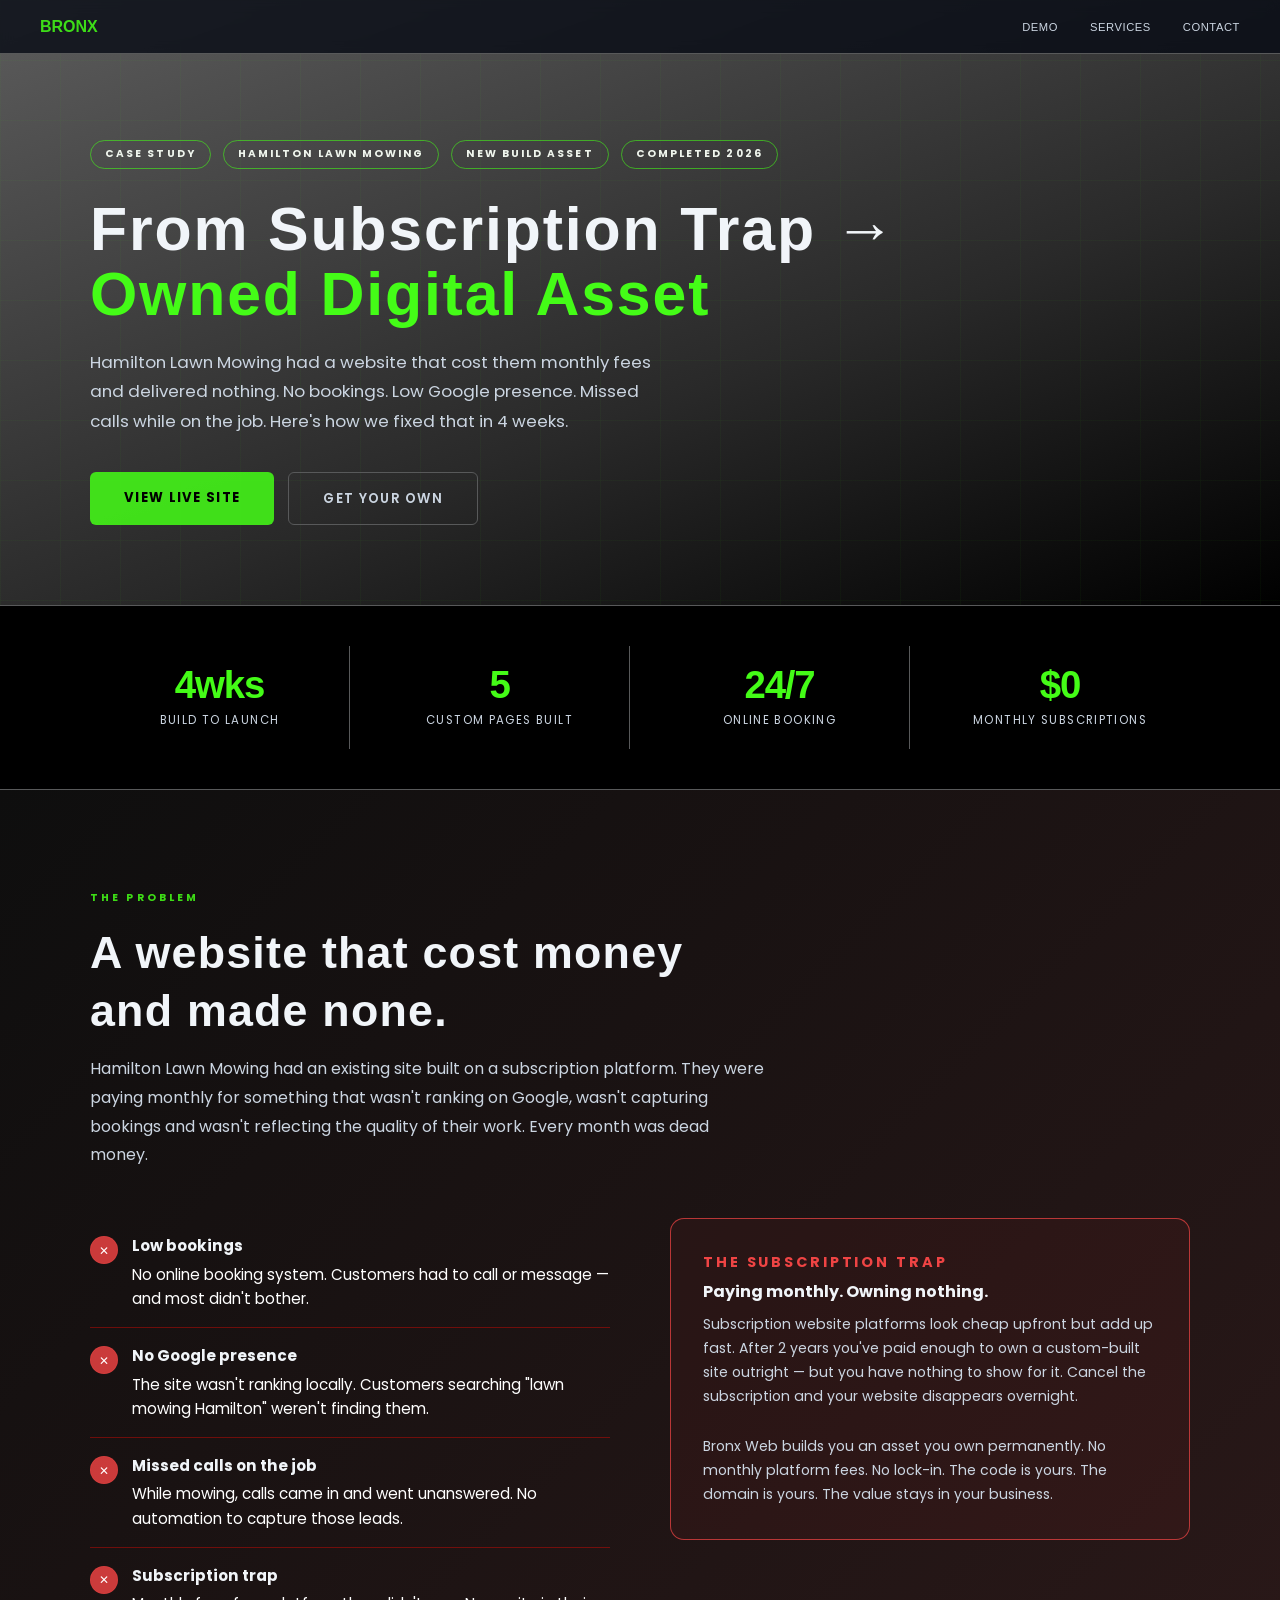
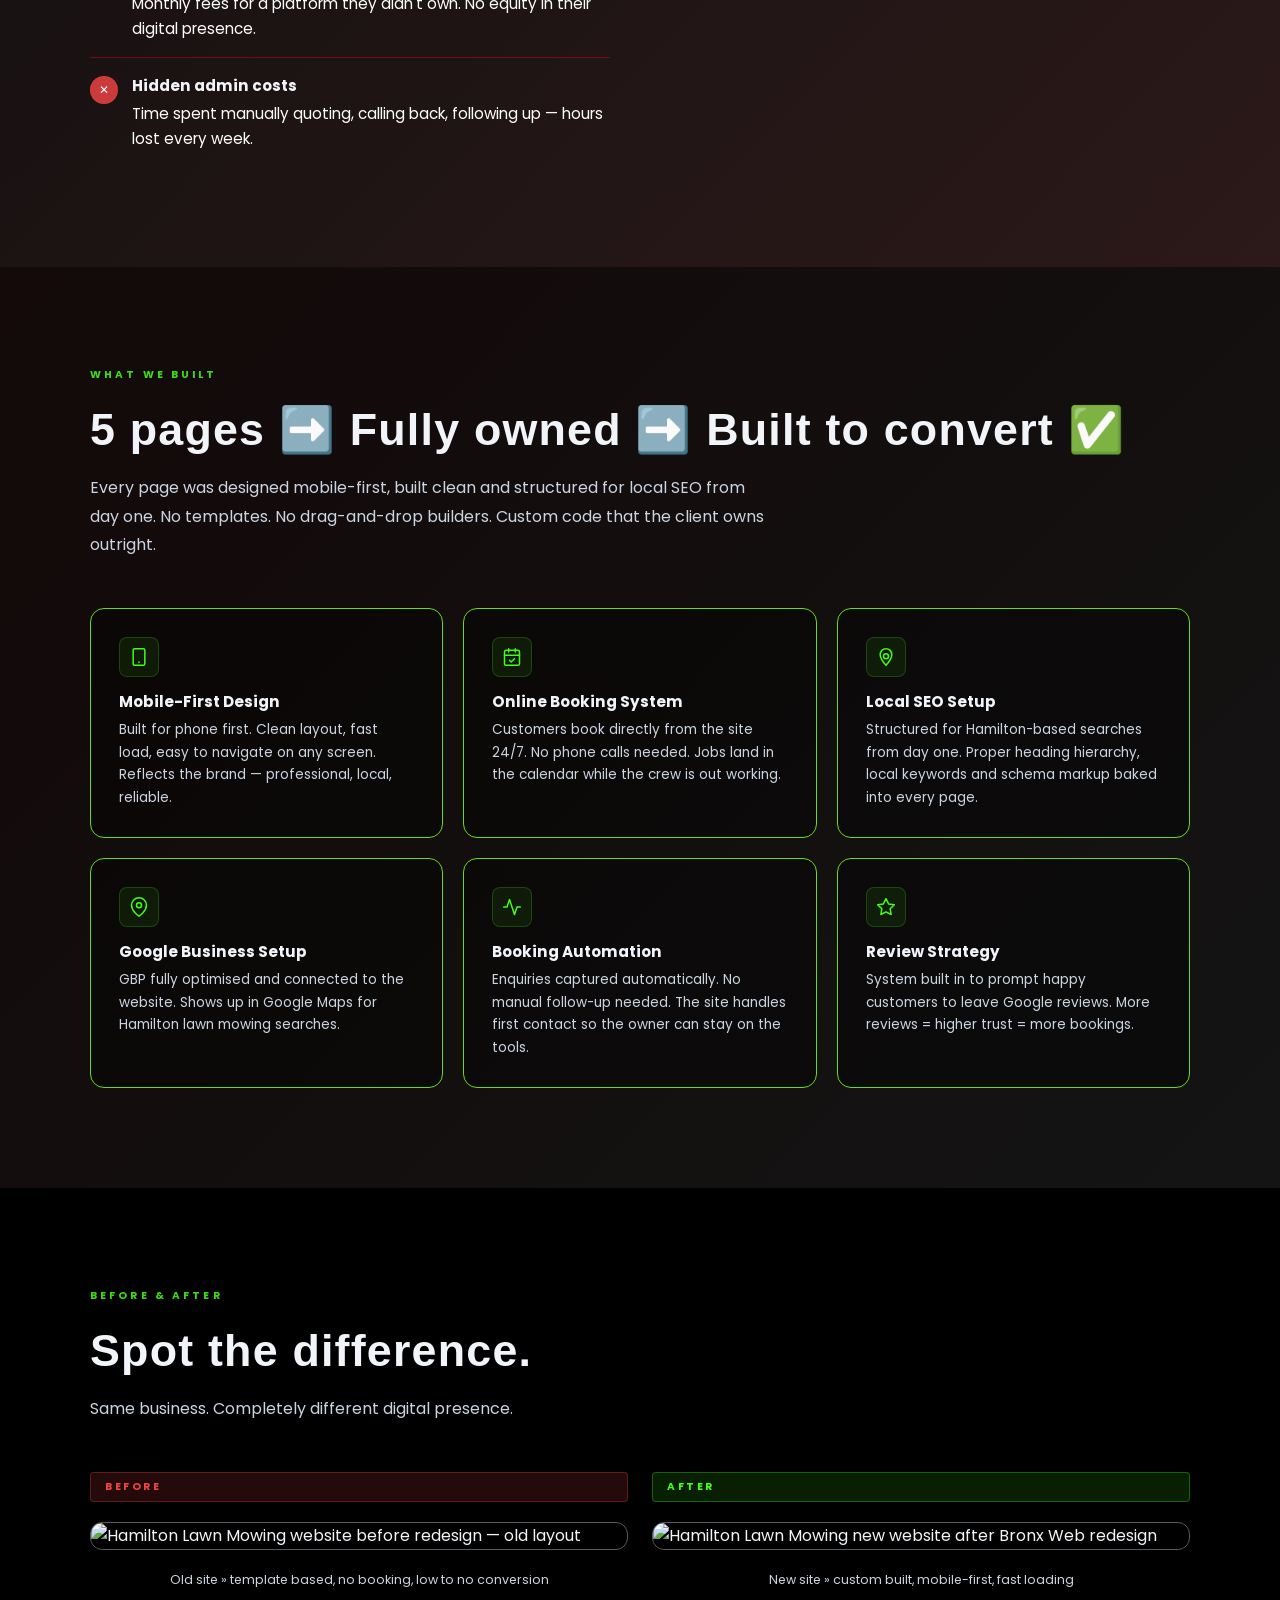
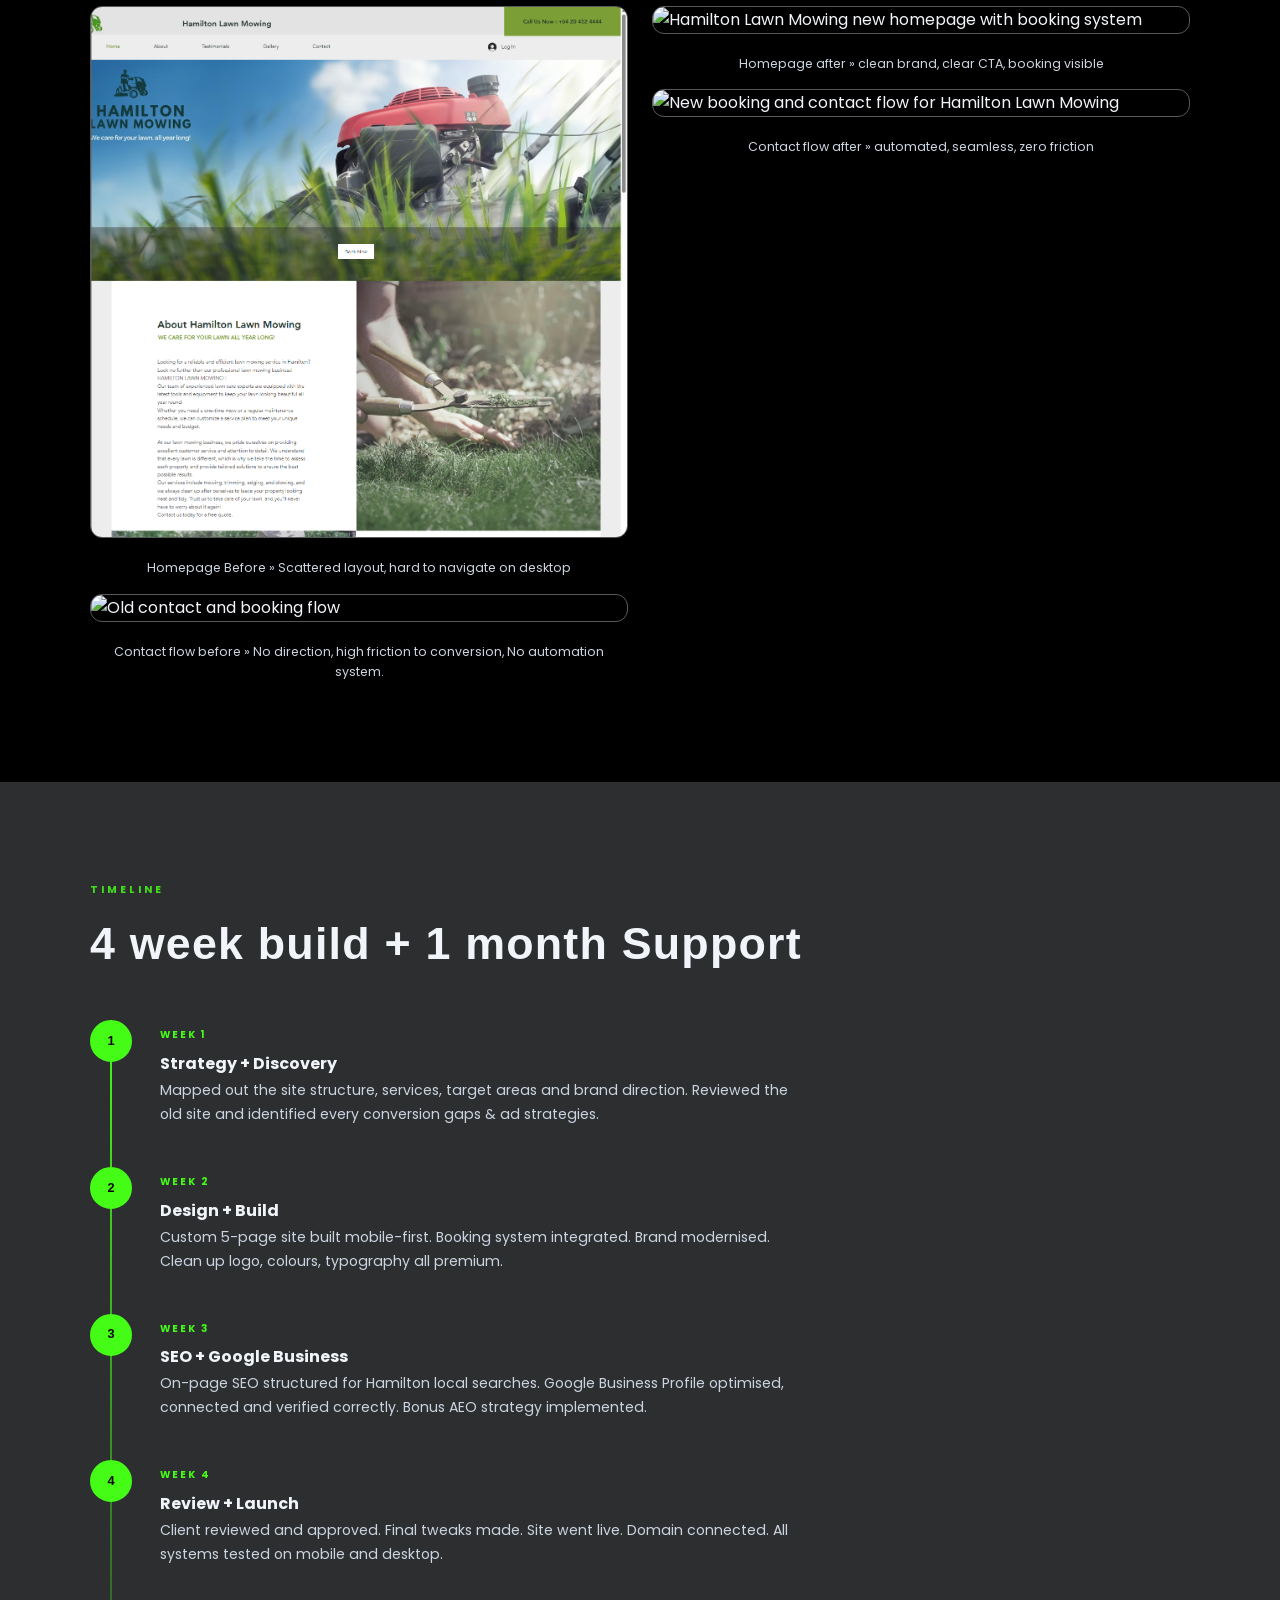
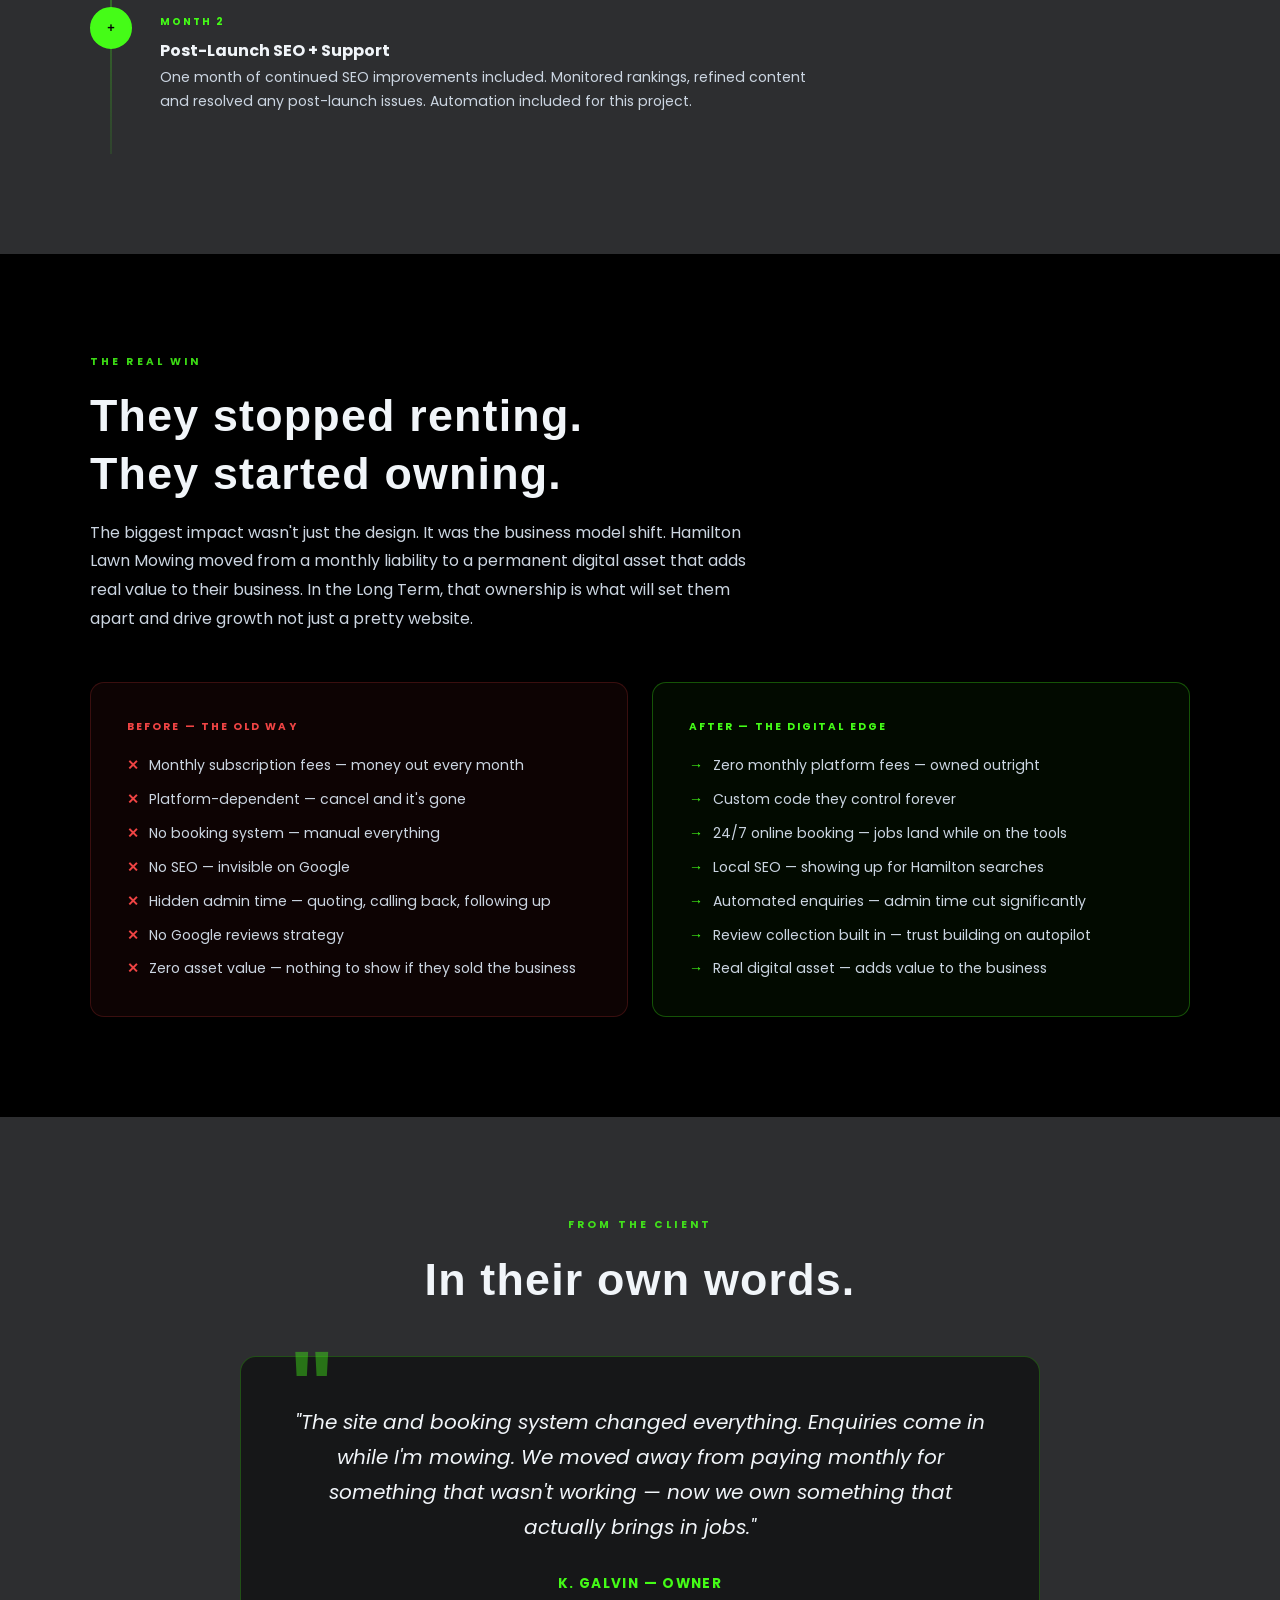
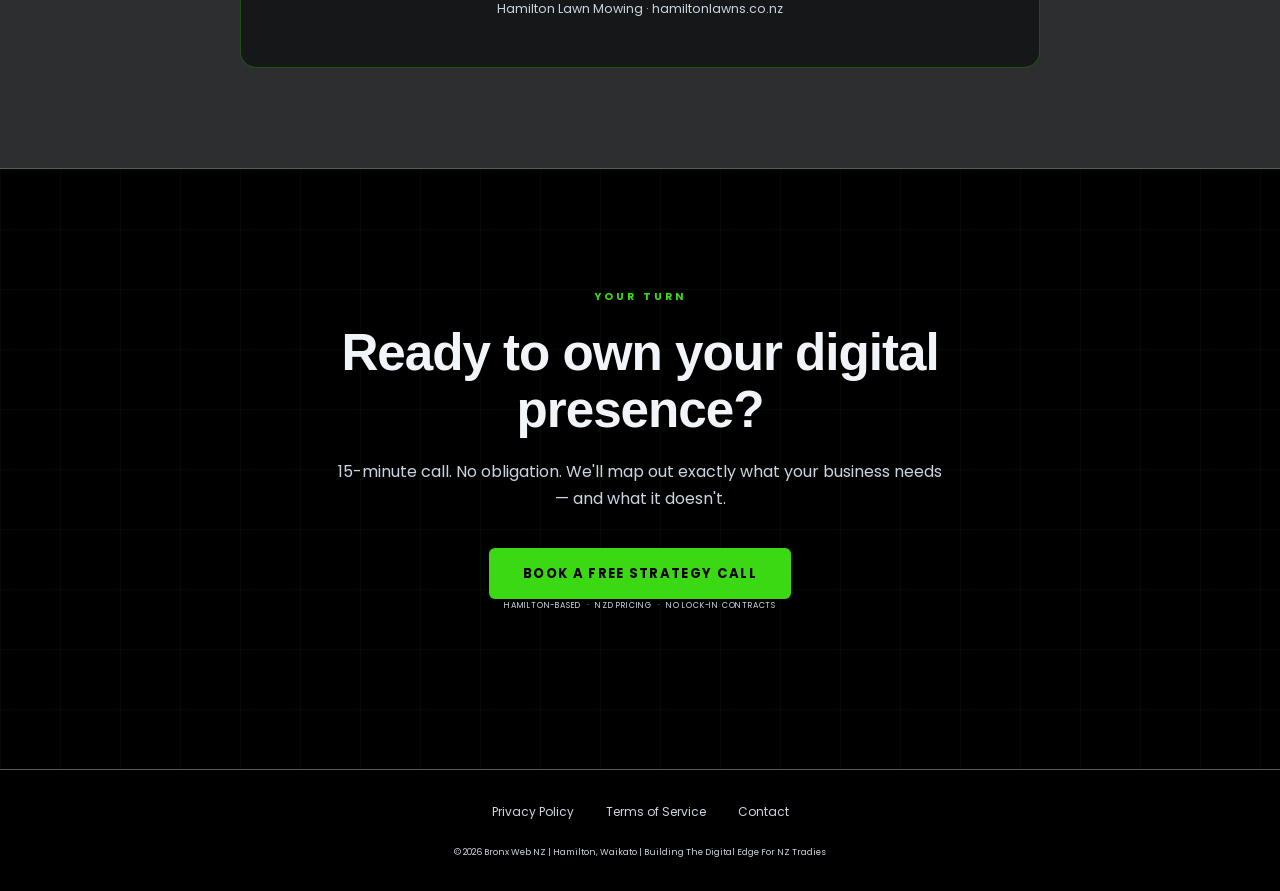
==== commit 54f58b97: "Updated the case study to show recent job" ====
--- a/case-study.html
+++ b/case-study.html
@@ -163,8 +163,8 @@
             text-transform: uppercase;
             padding: 5px 14px;
             border-radius: 20px;
-            border: 1px solid rgba(68,252,23,0.3);
-            color: #44fc17;
+            border: 1px solid rgba(69, 252, 23, 0.575);
+            color: #eff5ed;
         }
         .cs-hero h1 {
             font-size: clamp(2rem, 5vw, 3.8rem);
@@ -173,7 +173,7 @@
             line-height: 1.08;
             letter-spacing: 0.03em;
             margin: 0 0 20px;
-            text-align: center;
+            text-align: left;
         }
         .cs-hero h1 span { color: #44fc17; }
         .cs-hero-sub {
@@ -236,8 +236,8 @@
             font-size: clamp(1.8rem, 4vw, 2.8rem);
             font-weight: 900;
             color: #f1f5f9;
-            line-height: 1.1;
-            letter-spacing: -0.02em;
+            line-height: 1.3;
+            letter-spacing: 1.2px;
             margin: 0 0 16px;
             text-align: left;
         }
@@ -249,7 +249,9 @@
         }
 
         /* ===== PROBLEM SECTION ===== */
-        .problem-bg { background: #000; }
+        .problem-bg {
+            background: linear-gradient(135deg, rgba(0,0,0,0.8) 0%, rgba(36, 11, 11, 0.76) 100%);
+        }
         .problem-grid {
             display: grid;
             grid-template-columns: 1fr 1fr;
@@ -267,9 +269,9 @@
             align-items: flex-start;
             gap: 14px;
             padding: 16px 0;
-            border-bottom: 1px solid rgba(88,89,90,0.4);
+            border-bottom: 1px solid rgba(241, 8, 0, 0.4);
             font-size: 0.95rem;
-            color: #cbd5e1;
+            color: #ffffff;
             line-height: 1.6;
         }
         .problem-list li:last-child { border-bottom: none; }
@@ -277,7 +279,7 @@
             width: 28px;
             height: 28px;
             border-radius: 50%;
-            background: rgba(239,68,68,0.15);
+            background: rgba(239, 68, 68, 0.836);
             border: 1px solid rgba(239,68,68,0.3);
             display: flex;
             align-items: center;
@@ -288,7 +290,7 @@
         }
         .problem-card {
             background: rgba(239,68,68,0.05);
-            border: 1px solid rgba(239,68,68,0.2);
+            border: 1px solid rgba(239, 68, 68, 0.726);
             border-radius: 14px;
             padding: 32px;
         }
@@ -306,7 +308,7 @@
             margin: 0;
         }
         .trap-label {
-            font-size: 0.62rem;
+            font-size: 0.9rem;
             font-weight: 700;
             letter-spacing: 0.2em;
             text-transform: uppercase;
@@ -316,7 +318,7 @@
         }
 
         /* ===== WHAT WE BUILT ===== */
-        .built-bg { background: #2d2e30; }
+        .built-bg { background: linear-gradient(135deg, rgb(19, 9, 9) 0%, rgba(0, 0, 0, 0.719) 100%); }
         .built-grid {
             display: grid;
             grid-template-columns: repeat(3, 1fr);
@@ -325,7 +327,7 @@
         }
         .built-card {
             background: rgba(0,0,0,0.4);
-            border: 1px solid #58595a;
+            border: 1px solid #6bdd0e;
             border-radius: 14px;
             padding: 28px;
             transition: border-color 0.3s ease, transform 0.3s ease;
@@ -634,7 +636,7 @@
             .testimonial-card { padding: 32px 24px; }
             .cs-hero-actions { flex-direction: column; }
             .btn-primary, .btn-ghost { text-align: center; }
-            .section-label { font-size: 0.78rem; }
+            .section-label { font-size: 0.9rem; }
         }
     </style>
 </head>
@@ -660,15 +662,15 @@
             <div class="cs-hero-inner">
                 <div class="cs-hero-meta reveal">
                     <span class="cs-tag">Case Study</span>
-                    <span class="cs-tag">Lawn Maintenance</span>
-                    <span class="cs-tag">Hamilton, Waikato</span>
+                    <span class="cs-tag">Hamilton Lawn Mowing</span>
+                    <span class="cs-tag">New Build Asset</span>
                     <span class="cs-tag">Completed 2026</span>
                 </div>
                 <h1 class="reveal">
-                    From subscription trap<br>to <span>owned digital asset.</span>
+                    From Subscription Trap →<br> <span>Owned Digital Asset</span>
                 </h1>
                 <p class="cs-hero-sub reveal">
-                    Hamilton Lawn Mowing had a website that cost them monthly and delivered nothing. No bookings. No Google presence. Missed calls while on the job. Here's how we fixed it in 4 weeks.
+                    Hamilton Lawn Mowing had a website that cost them monthly fees and delivered nothing. No bookings. Low Google presence. Missed calls while on the job. Here's how we fixed that in 4 weeks.
                 </p>
                 <div class="cs-hero-actions reveal">
                     <a href="https://hamiltonlawns.co.nz" target="_blank" rel="noopener noreferrer" class="btn-primary">View Live Site</a>
@@ -686,15 +688,15 @@
                 </div>
                 <div class="result-stat">
                     <span class="result-stat-num">5</span>
-                    <span class="result-stat-label">Custom pages built</span>
+                    <span class="result-stat-label">Custom Pages Built</span>
                 </div>
                 <div class="result-stat">
                     <span class="result-stat-num">24/7</span>
-                    <span class="result-stat-label">Online booking</span>
+                    <span class="result-stat-label">Online Booking</span>
                 </div>
                 <div class="result-stat">
                     <span class="result-stat-num">$0</span>
-                    <span class="result-stat-label">Monthly subscriptions</span>
+                    <span class="result-stat-label">Monthly Subscriptions</span>
                 </div>
             </div>
         </div>
@@ -769,7 +771,7 @@
             <div class="cs-section-inner">
                 <div class="reveal">
                     <span class="section-label">What We Built</span>
-                    <h2 class="cs-section-heading">5 pages. Fully owned.<br>Built to convert.</h2>
+                    <h2 class="cs-section-heading">5 pages ➡️ Fully owned ➡️ Built to convert ✅</h2>
                     <p class="cs-body">
                         Every page was designed mobile-first, built clean and structured for local SEO from day one. No templates. No drag-and-drop builders. Custom code that the client owns outright.
                     </p>
@@ -826,7 +828,7 @@
             <div class="cs-section-inner">
                 <div class="reveal">
                     <span class="section-label">Before & After</span>
-                    <h2 class="cs-section-heading">See the difference.</h2>
+                    <h2 class="cs-section-heading">Spot the difference.</h2>
                     <p class="cs-body">Same business. Completely different digital presence.</p>
                 </div>
                 <div class="ba-grid">
@@ -834,21 +836,21 @@
                     <div class="ba-col reveal">
                         <span class="ba-label before">Before</span>
                         <img src="demo-video-before-1.gif" alt="Hamilton Lawn Mowing website before redesign — old layout" class="ba-img" loading="lazy">
-                        <p class="ba-caption">Old site — template-based, no booking, low conversion</p>
+                        <p class="ba-caption">Old site » template based, no booking, low to no conversion</p>
                         <img src="case-study-1.png" alt="Hamilton Lawn Mowing old homepage screenshot" class="ba-img" loading="lazy">
-                        <p class="ba-caption">Homepage before — generic layout, hard to navigate on mobile</p>
-                        <img src="demo-video-before-3.gif" alt="Old contact and booking flow" class="ba-img" loading="lazy">
-                        <p class="ba-caption">Contact flow before — friction, no automation</p>
+                        <p class="ba-caption">Homepage Before » Scattered layout, hard to navigate on desktop </p>
+                        <img src="hamilton-lawns-before-1.gif" alt="Old contact and booking flow" class="ba-img" loading="lazy">
+                        <p class="ba-caption">Contact flow before » No direction, high friction to conversion, No automation system.</p>
                     </div>
                     <!-- AFTER column -->
                     <div class="ba-col reveal">
                         <span class="ba-label after">After</span>
-                        <img src="hamilton-lawns-after-1.png" alt="Hamilton Lawn Mowing new website after Bronx Web redesign" class="ba-img" loading="lazy">
-                        <p class="ba-caption">New site — custom built, mobile-first, fast loading</p>
-                        <img src="hamilton-lawns-after-2.png" alt="Hamilton Lawn Mowing new homepage with booking system" class="ba-img" loading="lazy">
-                        <p class="ba-caption">Homepage after — clean brand, clear CTA, booking visible</p>
-                        <img src="hamilton-lawns-after-3.png" alt="New booking and contact flow for Hamilton Lawn Mowing" class="ba-img" loading="lazy">
-                        <p class="ba-caption">Contact flow after — automated, seamless, zero friction</p>
+                        <img src="hamilton-lawns-after-2.gif" alt="Hamilton Lawn Mowing new website after Bronx Web redesign" class="ba-img" loading="lazy">
+                        <p class="ba-caption">New site » custom built, mobile-first, fast loading</p>
+                        <img src="hamilton-lawns-after-1.png" alt="Hamilton Lawn Mowing new homepage with booking system" class="ba-img" loading="lazy">
+                        <p class="ba-caption">Homepage after » clean brand, clear CTA, booking visible</p>
+                        <img src="hamilton-lawns-after-3.gif" alt="New booking and contact flow for Hamilton Lawn Mowing" class="ba-img" loading="lazy">
+                        <p class="ba-caption">Contact flow after » automated, seamless, zero friction</p>
                     </div>
                 </div>
             </div>
@@ -974,7 +976,7 @@
         </section>
 
     </main>
-
+    
     <!-- ===== FOOTER ===== -->
     <footer class="footer">
         <div class="section-container">
